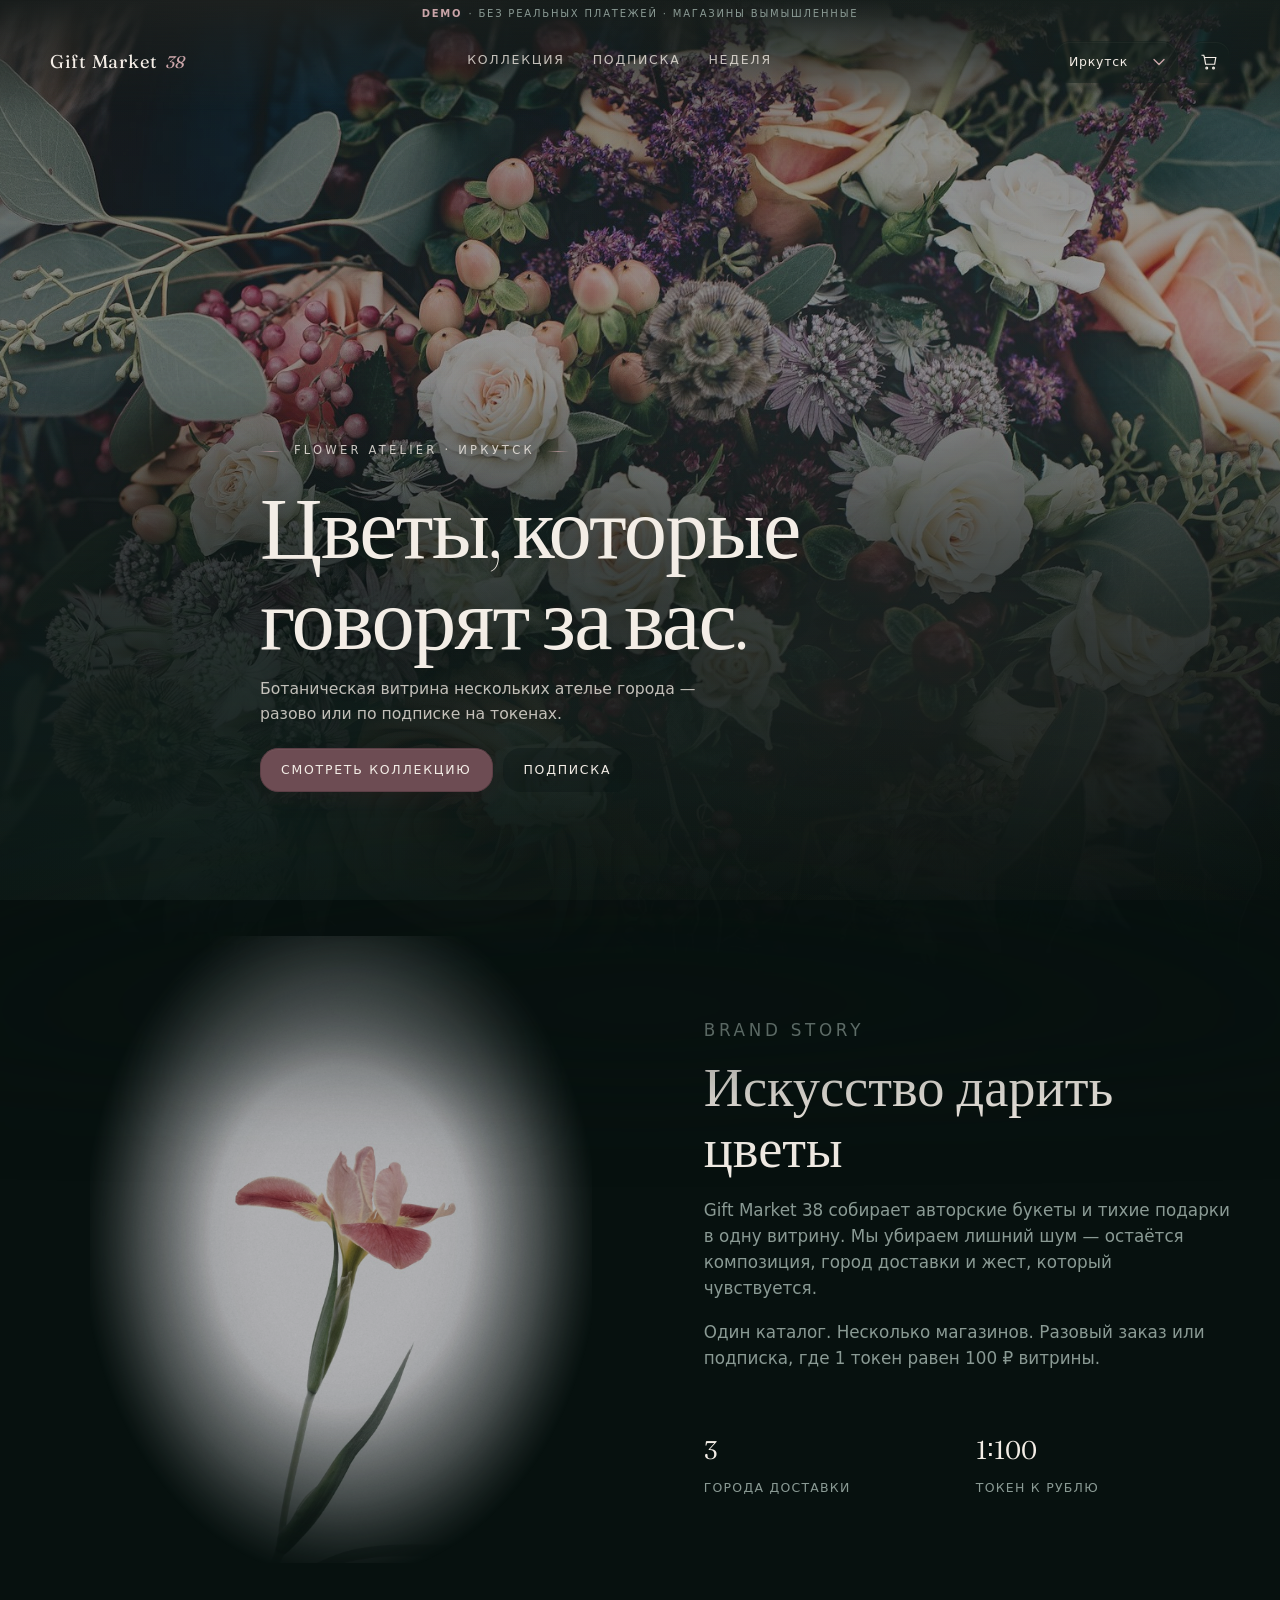
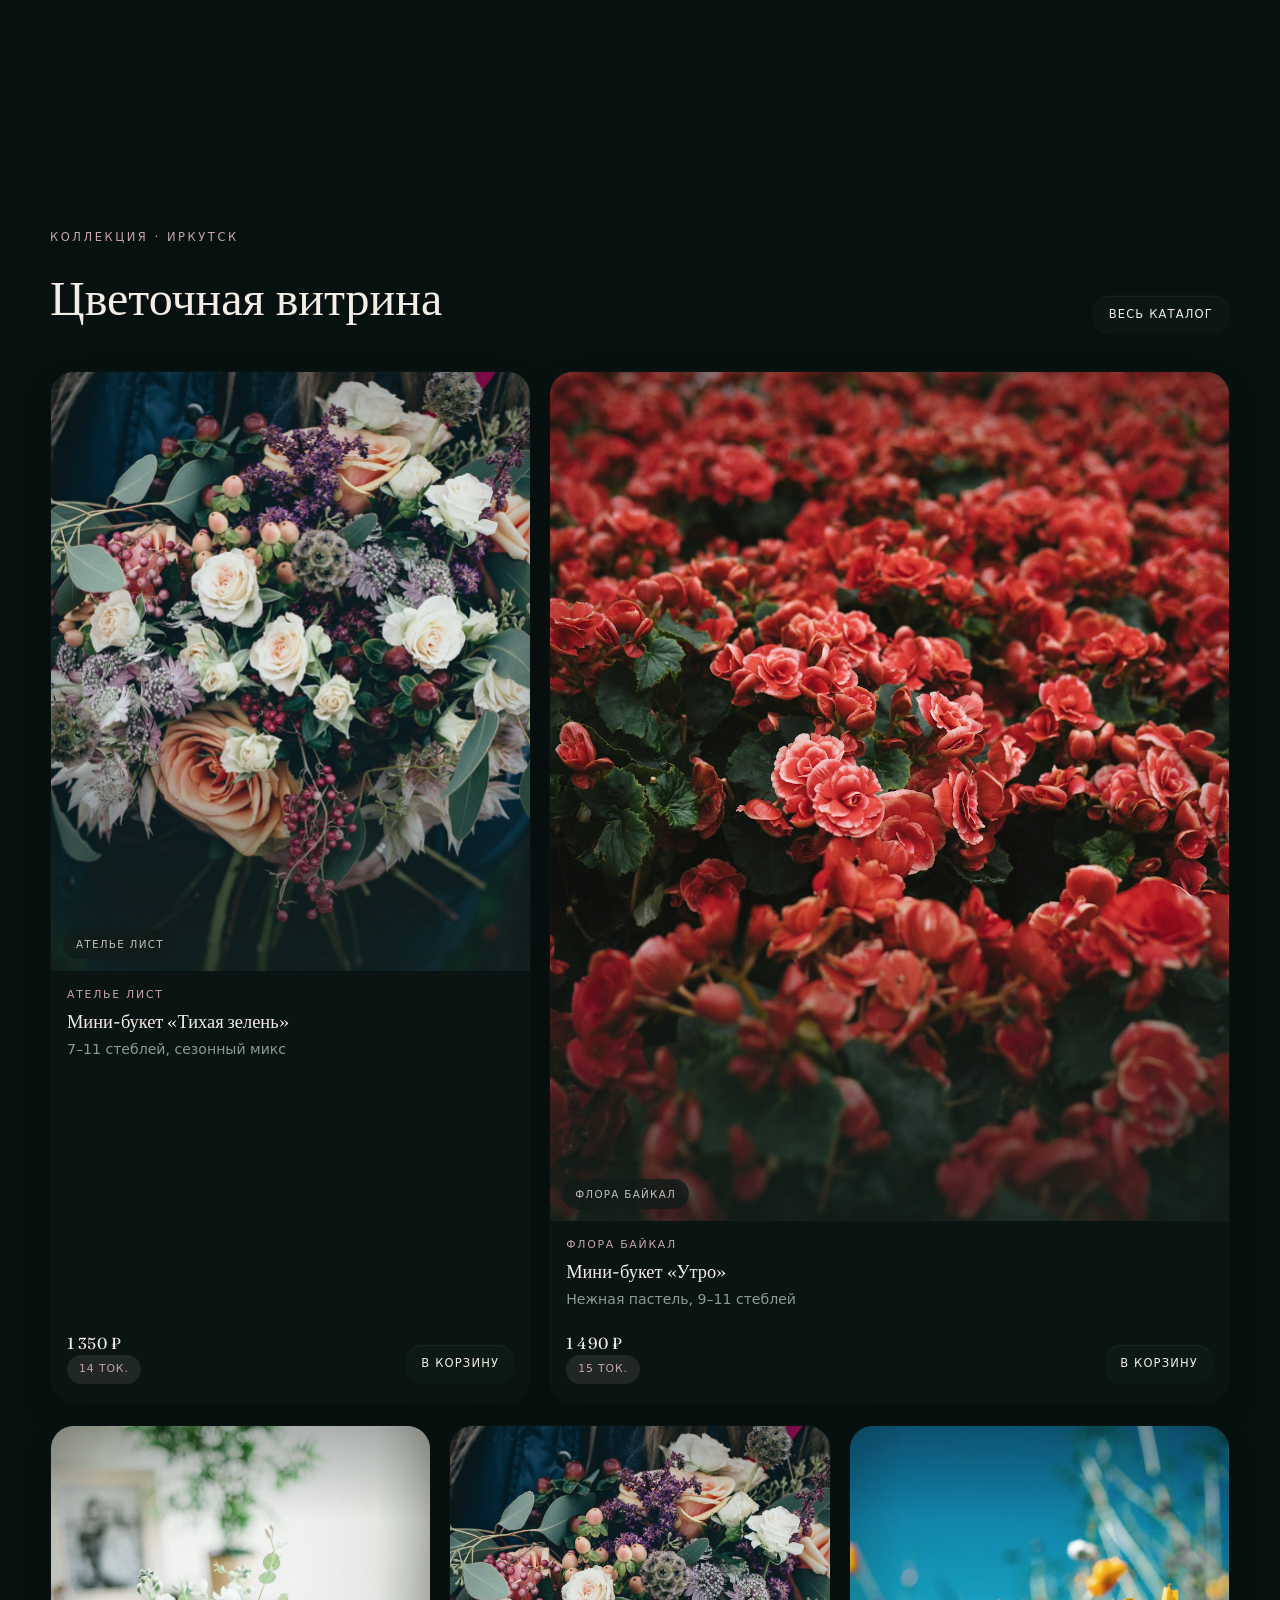
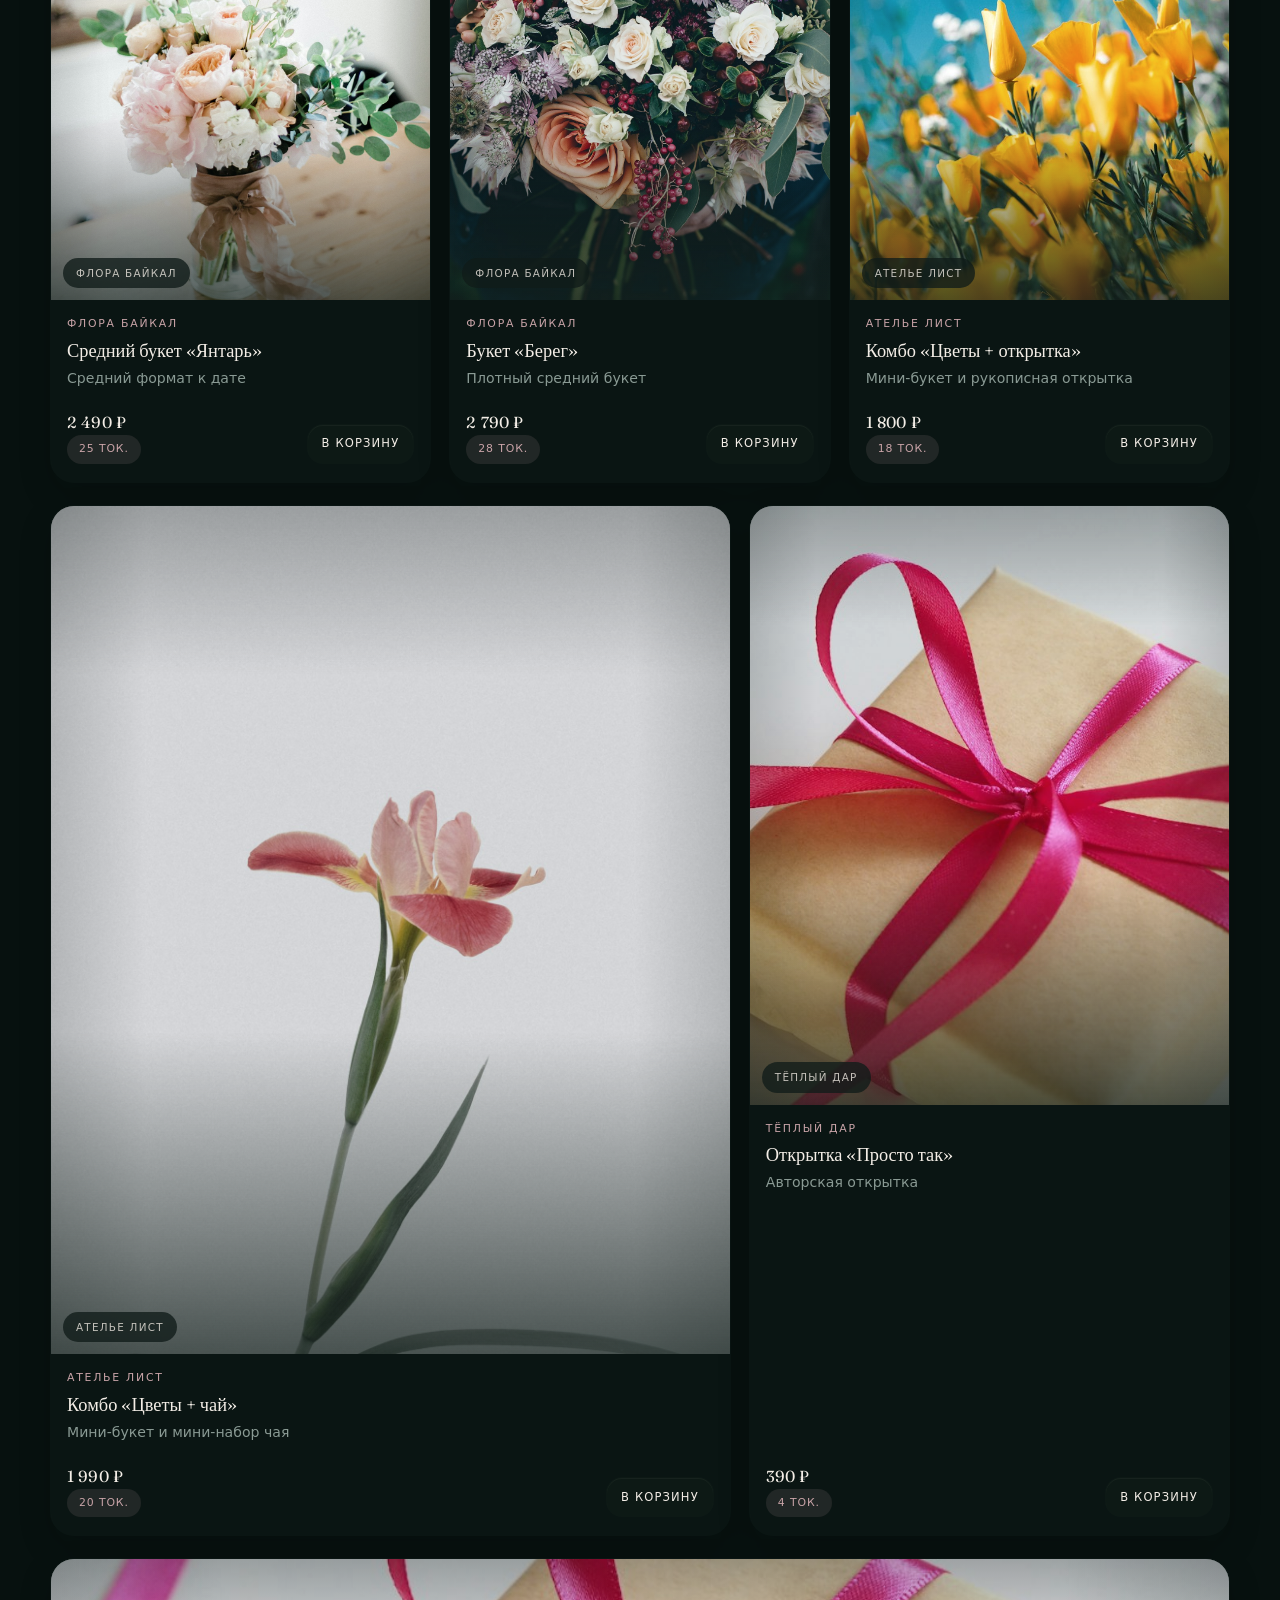
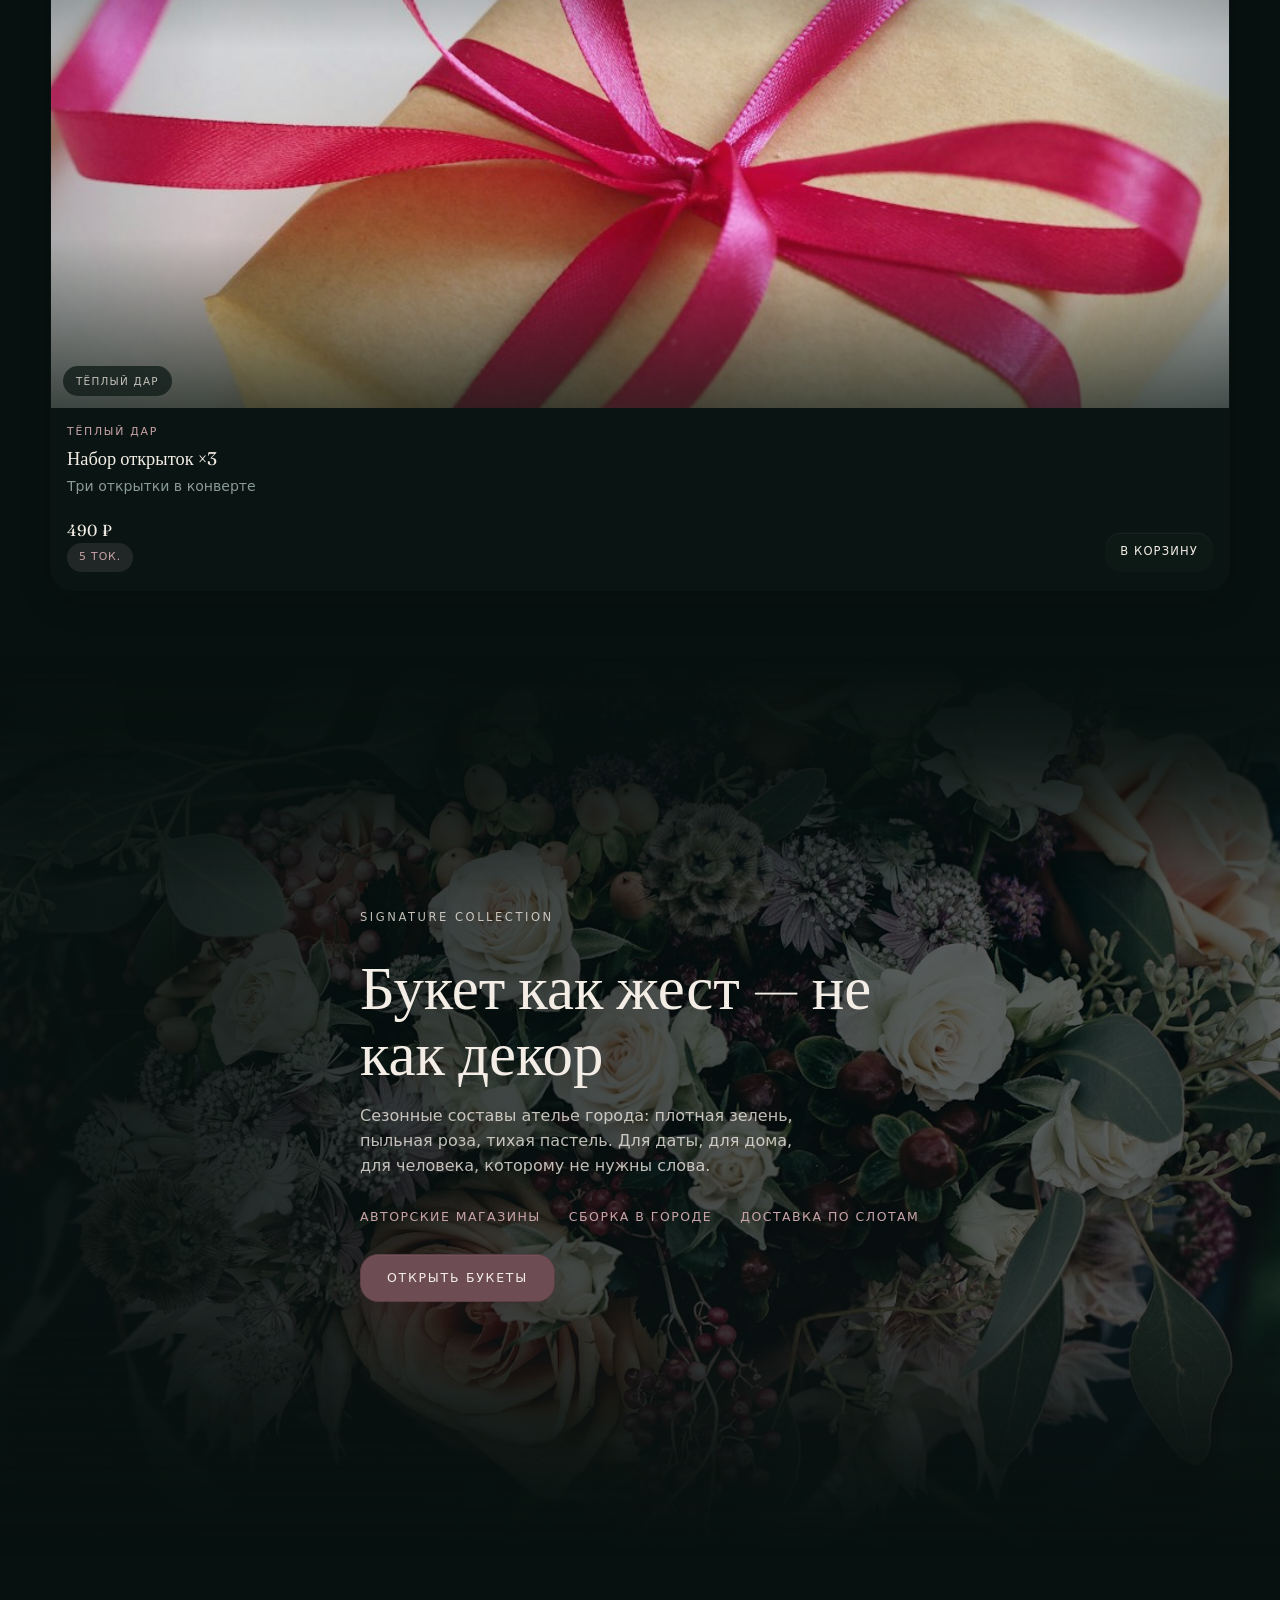
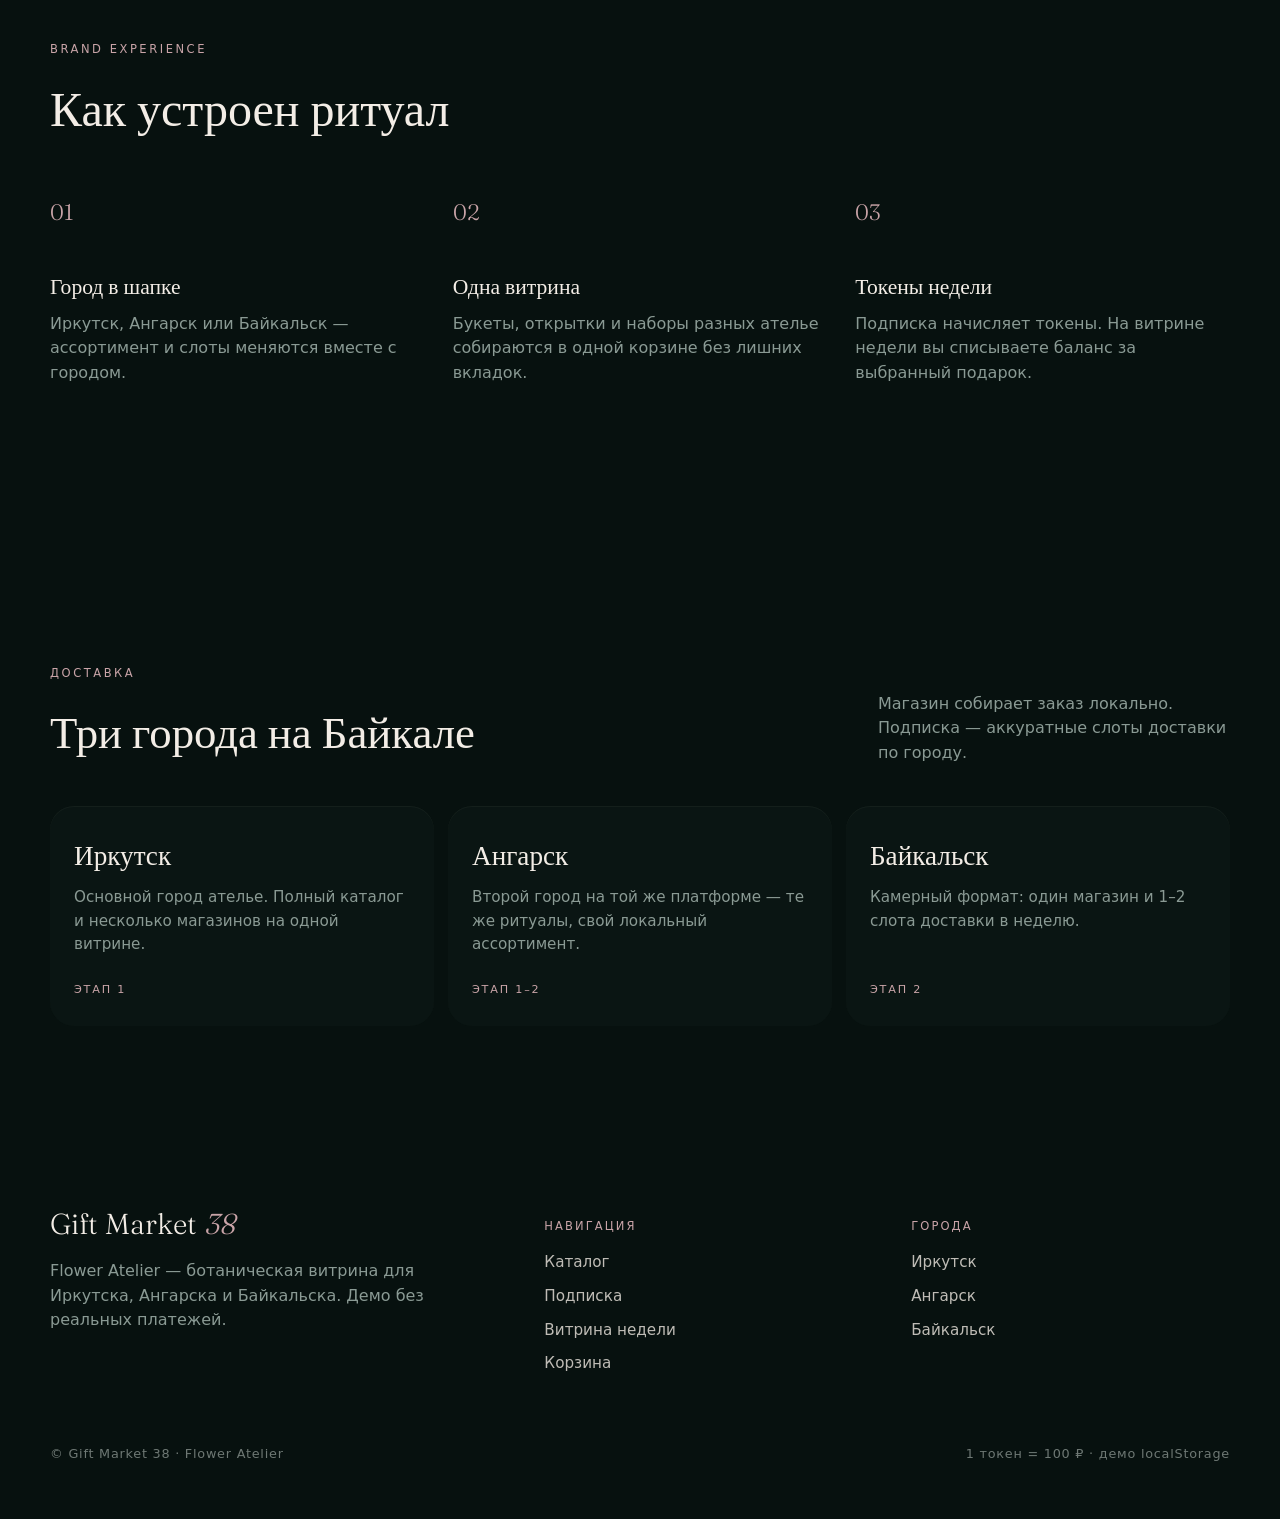
==== index.html @ 05c12cd0 "added beta site" ====
<!DOCTYPE html>
<html lang="ru">
<head>
  <meta charset="UTF-8" />
  <meta name="viewport" content="width=device-width, initial-scale=1, viewport-fit=cover" />
  <title>Gift Market 38 — Flower Atelier</title>
  <meta name="description" content="Flower Atelier в Иркутске, Ангарске и Байкальске. Авторские букеты, разовые заказы и подписка на токенах." />
  <link rel="stylesheet" href="css/styles.css" />
</head>
<body data-page="home" data-reload-on-city="true">
  <div data-chrome></div>

  <main id="top">
    <section class="atelier-hero" aria-label="Flower Atelier">
      <div class="atelier-hero__media" aria-hidden="true">
        <img src="assets/images/hero.jpg" alt="" />
        <div class="atelier-hero__grade"></div>
      </div>
      <div class="atelier-hero__frame" aria-hidden="true"></div>
      <div class="atelier-hero__content">
        <p class="atelier-hero__label">Flower Atelier · Иркутск</p>
        <h1>Цветы, которые говорят за вас.</h1>
        <p class="atelier-hero__lead">
          Ботаническая витрина нескольких ателье города — разово или по подписке на токенах.
        </p>
        <div class="atelier-hero__actions">
          <a class="btn btn--primary" href="catalog.html">Смотреть коллекцию</a>
          <a class="btn btn--ghost" href="subscription.html">Подписка</a>
        </div>
      </div>
    </section>

    <section class="story" id="story" aria-labelledby="storyTitle">
      <div class="container story__grid">
        <figure class="story__visual reveal">
          <img src="assets/images/lifestyle.jpg" alt="Атмосфера ателье — букет в мягком свете" />
        </figure>
        <div class="story__copy reveal">
          <p class="eyebrow">Brand story</p>
          <h2 id="storyTitle">Искусство дарить цветы</h2>
          <div class="story__rule" aria-hidden="true"></div>
          <p>
            Gift Market 38 собирает авторские букеты и тихие подарки в одну витрину.
            Мы убираем лишний шум — остаётся композиция, город доставки и жест, который чувствуется.
          </p>
          <p>
            Один каталог. Несколько магазинов. Разовый заказ или подписка, где 1 токен равен 100 ₽ витрины.
          </p>
          <div class="story__aside">
            <div>
              <strong>3</strong>
              <span>города доставки</span>
            </div>
            <div>
              <strong>1∶100</strong>
              <span>токен к рублю</span>
            </div>
          </div>
        </div>
      </div>
    </section>

    <section class="collection" id="shop" aria-labelledby="collectionTitle">
      <div class="container">
        <div class="collection__head reveal">
          <div>
            <p class="eyebrow">Коллекция · <span data-city-label>Иркутск</span></p>
            <h2 id="collectionTitle">Цветочная витрина</h2>
          </div>
          <a class="btn btn--secondary btn--sm" href="catalog.html">Весь каталог</a>
        </div>
        <div class="collection-grid" id="homeGrid"></div>
      </div>
    </section>

    <section class="signature" id="signature" aria-labelledby="signatureTitle">
      <div class="signature__bg" aria-hidden="true">
        <img src="assets/images/bouquet.jpg" alt="" />
      </div>
      <div class="signature__content reveal">
        <p class="eyebrow">Signature collection</p>
        <h2 id="signatureTitle">Букет как жест — не как декор</h2>
        <p>
          Сезонные составы ателье города: плотная зелень, пыльная роза, тихая пастель.
          Для даты, для дома, для человека, которому не нужны слова.
        </p>
        <div class="signature__meta">
          <span>Авторские магазины</span>
          <span>Сборка в городе</span>
          <span>Доставка по слотам</span>
        </div>
        <a class="btn btn--primary" href="catalog.html?cat=flowers">Открыть букеты</a>
      </div>
    </section>

    <section class="experience" id="experience" aria-labelledby="expTitle">
      <div class="container">
        <div class="experience__intro reveal">
          <p class="eyebrow">Brand experience</p>
          <h2 id="expTitle">Как устроен ритуал</h2>
        </div>
        <div class="experience__rail">
          <article class="experience__item reveal">
            <span class="experience__num">01</span>
            <div>
              <h3>Город в шапке</h3>
              <p>Иркутск, Ангарск или Байкальск — ассортимент и слоты меняются вместе с городом.</p>
            </div>
          </article>
          <article class="experience__item reveal">
            <span class="experience__num">02</span>
            <div>
              <h3>Одна витрина</h3>
              <p>Букеты, открытки и наборы разных ателье собираются в одной корзине без лишних вкладок.</p>
            </div>
          </article>
          <article class="experience__item reveal">
            <span class="experience__num">03</span>
            <div>
              <h3>Токены недели</h3>
              <p>Подписка начисляет токены. На витрине недели вы списываете баланс за выбранный подарок.</p>
            </div>
          </article>
        </div>
      </div>
    </section>

    <section class="cities" id="cities" aria-labelledby="citiesTitle">
      <div class="container">
        <div class="cities__head reveal">
          <div>
            <p class="eyebrow">Доставка</p>
            <h2 id="citiesTitle">Три города на Байкале</h2>
          </div>
          <p class="muted" style="max-width:22rem;margin:0">
            Магазин собирает заказ локально. Подписка — аккуратные слоты доставки по городу.
          </p>
        </div>
        <div class="cities__list">
          <article class="city-row reveal">
            <div>
              <h3>Иркутск</h3>
              <p>Основной город ателье. Полный каталог и несколько магазинов на одной витрине.</p>
            </div>
            <span class="city-row__tag">Этап 1</span>
          </article>
          <article class="city-row reveal">
            <div>
              <h3>Ангарск</h3>
              <p>Второй город на той же платформе — те же ритуалы, свой локальный ассортимент.</p>
            </div>
            <span class="city-row__tag">Этап 1–2</span>
          </article>
          <article class="city-row reveal">
            <div>
              <h3>Байкальск</h3>
              <p>Камерный формат: один магазин и 1–2 слота доставки в неделю.</p>
            </div>
            <span class="city-row__tag">Этап 2</span>
          </article>
        </div>
      </div>
    </section>
  </main>

  <footer class="site-footer">
    <div class="container">
      <div class="site-footer__grid">
        <div>
          <div class="site-footer__brand">Gift Market <em>38</em></div>
          <p>Flower Atelier — ботаническая витрина для Иркутска, Ангарска и Байкальска. Демо без реальных платежей.</p>
        </div>
        <div>
          <h4>Навигация</h4>
          <nav aria-label="Подвал">
            <a href="catalog.html">Каталог</a>
            <a href="subscription.html">Подписка</a>
            <a href="weekly.html">Витрина недели</a>
            <a href="cart.html">Корзина</a>
          </nav>
        </div>
        <div>
          <h4>Города</h4>
          <nav aria-label="Города">
            <a href="catalog.html">Иркутск</a>
            <a href="catalog.html">Ангарск</a>
            <a href="catalog.html">Байкальск</a>
          </nav>
        </div>
      </div>
      <div class="site-footer__bottom">
        <span>© Gift Market 38 · Flower Atelier</span>
        <span>1 токен = 100 ₽ · демо localStorage</span>
      </div>
    </div>
  </footer>

  <script src="js/data.js"></script>
  <script src="js/app.js"></script>
  <script src="js/ui-products.js"></script>
  <script src="js/chrome.js"></script>
  <script src="js/home.js"></script>
</body>
</html>
---- css/styles.css ----
@font-face {
  font-family: "Fraunces";
  src: url("../assets/fonts/Fraunces.ttf") format("truetype");
  font-weight: 100 900;
  font-display: swap;
}
@font-face {
  font-family: "DM Sans";
  src: url("../assets/fonts/DMSans.ttf") format("truetype");
  font-weight: 100 1000;
  font-display: swap;
}

:root {
  --bg: #07110f;
  --bg-2: transparent;
  --bg-3: rgba(22, 36, 32, 0.35);
  --surface: rgba(19, 32, 28, 0.42);
  --surface-raised: rgba(26, 43, 38, 0.55);
  --surface-input: rgba(12, 25, 22, 0.72);
  --line: transparent;
  --line-strong: rgba(243, 237, 230, 0.08);
  --ivory: #f3ede6;
  --ivory-soft: rgba(243, 237, 230, 0.78);
  --muted: #8a9a94;
  --rose: #c9a4a8;
  --rose-deep: #a67c82;
  --rose-ink: #6d4c53;
  --rose-ink-hover: #7d5960;
  --rose-soft: rgba(201, 164, 168, 0.16);
  --mauve: #b89aa0;
  --smoke: #6e7874;
  --danger: #d08986;
  --font-display: "Fraunces", "Times New Roman", Georgia, serif;
  --font-body: "DM Sans", "Segoe UI", system-ui, sans-serif;
  --container: 1180px;
  --nav-h: 68px;
  --demo-h: 28px;
  --pad: 22px;
  --ease: cubic-bezier(0.22, 1, 0.36, 1);
  --t: 0.28s var(--ease);
  --r-xs: 12px;
  --r-sm: 14px;
  --r-control: 16px;
  --r-btn: 18px;
  --r-input: 18px;
  --r-card: 24px;
  --r-block: 32px;
  --r-modal: 32px;
  --r-pill: 999px;
  --radius: var(--r-btn);
  --h-btn: 48px;
  --h-btn-sm: 40px;
  --h-input: 52px;
  --h-icon: 42px;
  --shadow-soft: 0 10px 28px rgba(4, 10, 9, 0.22);
  --shadow-card: 0 12px 32px rgba(4, 10, 9, 0.18);
  --shadow-float: 0 16px 36px rgba(4, 10, 9, 0.3);
  --inset-matte: inset 0 1px 0 rgba(243, 237, 230, 0.04);
  --focus: 0 0 0 3px rgba(201, 164, 168, 0.42);
  --photo-veil: #07110f;
  --chevron: url("data:image/svg+xml,%3Csvg xmlns='http://www.w3.org/2000/svg' width='12' height='8' viewBox='0 0 12 8'%3E%3Cpath d='M1 1.5 6 6.5 11 1.5' fill='none' stroke='%23c9a4a8' stroke-width='1.4' stroke-linecap='round' stroke-linejoin='round'/%3E%3C/svg%3E");
  color-scheme: dark;
}

*, *::before, *::after { box-sizing: border-box; }
html { scroll-behavior: smooth; }
@media (prefers-reduced-motion: reduce) {
  html { scroll-behavior: auto; }
  *, *::before, *::after {
    animation: none !important;
    transition: none !important;
    scroll-behavior: auto !important;
  }
}

html {
  background: #07110f;
}
body {
  margin: 0;
  font-family: var(--font-body);
  color: var(--ivory);
  background: transparent;
  font-size: 16px;
  line-height: 1.55;
  -webkit-font-smoothing: antialiased;
  padding-bottom: 84px;
  overflow-x: hidden;
  position: relative;
  isolation: isolate;
}
body::before {
  content: "";
  position: fixed;
  inset: 0;
  z-index: -1;
  pointer-events: none;
  background:
    radial-gradient(ellipse 90% 70% at 12% 18%, rgba(166, 124, 130, 0.16), transparent 52%),
    radial-gradient(ellipse 70% 55% at 88% 12%, rgba(184, 154, 160, 0.11), transparent 48%),
    radial-gradient(ellipse 60% 50% at 70% 78%, rgba(201, 164, 168, 0.1), transparent 55%),
    radial-gradient(ellipse 80% 60% at 20% 88%, rgba(16, 36, 32, 0.4), transparent 50%),
    linear-gradient(145deg, #07110f 0%, #0a1512 32%, #0d1916 55%, #0a1411 78%, #07110f 100%);
  background-size: 140% 140%, 130% 130%, 150% 150%, 120% 120%, 100% 100%;
  background-position: 0% 40%, 100% 0%, 60% 100%, 10% 90%, center;
  animation: atelierShimmer 28s ease-in-out infinite alternate;
  filter: saturate(0.9);
}
@keyframes atelierShimmer {
  0% {
    background-position: 0% 40%, 100% 0%, 60% 100%, 10% 90%, center;
  }
  50% {
    background-position: 30% 20%, 70% 30%, 40% 70%, 40% 60%, center;
  }
  100% {
    background-position: 18% 70%, 40% 50%, 80% 30%, 70% 20%, center;
  }
}
body.nav-open { overflow: hidden; }
img { max-width: 100%; display: block; height: auto; }
a { color: inherit; text-decoration: none; }
button, input, select, textarea {
  font: inherit;
  color: inherit;
  border-radius: var(--r-control);
}
button {
  cursor: pointer;
  appearance: none;
  -webkit-appearance: none;
  -webkit-tap-highlight-color: transparent;
}
input, select, textarea { -webkit-tap-highlight-color: transparent; }
h1, h2, h3, p { margin: 0; }
ul { margin: 0; padding: 0; list-style: none; }
::selection { background: rgba(166, 124, 130, 0.45); color: var(--ivory); }
html {
  scrollbar-width: thin;
  scrollbar-color: #4a3a3d var(--bg);
}
::-webkit-scrollbar { width: 10px; height: 10px; }
::-webkit-scrollbar-track { background: var(--bg); }
::-webkit-scrollbar-thumb {
  background: #4a3a3d;
  border-radius: var(--r-pill);
  border: 2px solid var(--bg);
}
::-webkit-scrollbar-thumb:hover { background: var(--rose-deep); }

.container {
  width: min(100% - (var(--pad) * 2), var(--container));
  margin-inline: auto;
}
.visually-hidden {
  position: absolute; width: 1px; height: 1px; padding: 0; margin: -1px;
  overflow: hidden; clip: rect(0, 0, 0, 0); border: 0;
}

/* ——— Chrome ——— */
.demo-bar {
  position: sticky; top: 0; z-index: 70;
  min-height: var(--demo-h);
  display: flex; align-items: center; justify-content: center;
  background: transparent;
  color: var(--muted);
  font-size: 10px;
  letter-spacing: 0.18em;
  text-transform: uppercase;
  border-bottom: 0;
}
.demo-bar strong { color: var(--rose); margin-right: 6px; font-weight: 600; }

.topnav {
  position: sticky; top: var(--demo-h); z-index: 60;
  height: var(--nav-h);
  background: rgba(7, 17, 15, 0.28);
  backdrop-filter: blur(14px);
  border-bottom: 0;
  transition: background 0.35s var(--ease), backdrop-filter 0.35s var(--ease);
}
.topnav.is-scrolled {
  background: rgba(7, 17, 15, 0.55);
  backdrop-filter: blur(18px);
}
body[data-page="home"] .topnav:not(.is-scrolled) {
  background: transparent;
  backdrop-filter: none;
}
.topnav__inner {
  height: 100%;
  display: flex;
  align-items: center;
  justify-content: space-between;
  gap: 16px;
}
.logo {
  font-family: var(--font-display);
  font-size: 1.15rem;
  font-weight: 400;
  letter-spacing: 0.04em;
  display: inline-flex;
  align-items: baseline;
  gap: 0.35em;
}
.logo span {
  color: var(--rose);
  font-style: italic;
  font-size: 0.92em;
}
.nav-desktop {
  display: none;
  align-items: center;
  gap: 28px;
}
.nav-desktop a {
  font-size: 0.78rem;
  letter-spacing: 0.14em;
  text-transform: uppercase;
  color: var(--ivory-soft);
  position: relative;
  padding-bottom: 4px;
  transition: color 0.25s var(--ease);
}
.nav-desktop a::after {
  content: "";
  position: absolute;
  left: 0; bottom: 0;
  width: 100%; height: 1px;
  background: var(--rose);
  transform: scaleX(0);
  transform-origin: left;
  transition: transform 0.3s var(--ease);
}
.nav-desktop a:hover,
.nav-desktop a:focus-visible { color: var(--ivory); }
.nav-desktop a:hover::after,
.nav-desktop a:focus-visible::after { transform: scaleX(1); }
.nav-desktop a:focus-visible {
  outline: none;
  border-radius: var(--r-xs);
  box-shadow: var(--focus);
}

.topnav__right {
  display: flex;
  align-items: center;
  gap: 10px;
}
.city-select {
  appearance: none;
  -webkit-appearance: none;
  height: var(--h-icon);
  background-color: rgba(19, 32, 28, 0.55);
  border: 1px solid transparent;
  color: var(--ivory);
  padding: 0 32px 0 14px;
  font-size: 0.78rem;
  letter-spacing: 0.06em;
  border-radius: var(--r-control);
  background-image: var(--chevron);
  background-position: right 12px center;
  background-size: 12px 8px;
  background-repeat: no-repeat;
  cursor: pointer;
  width: auto;
  max-width: 132px;
  box-shadow: var(--inset-matte);
  transition: border-color var(--t), background-color var(--t), box-shadow var(--t);
}
.city-select:hover { border-color: transparent; background-color: var(--surface-raised); }
.city-select:focus-visible {
  outline: none;
  border-color: var(--rose);
  box-shadow: var(--focus);
}
.city-select option,
.select option { background: #101c19; color: var(--ivory); }

.icon-btn {
  position: relative;
  width: var(--h-icon); height: var(--h-icon);
  display: inline-flex; align-items: center; justify-content: center;
  border: 1px solid transparent;
  border-radius: var(--r-sm);
  background: rgba(19, 32, 28, 0.48);
  color: var(--ivory);
  box-shadow: var(--inset-matte);
  transition: border-color var(--t), color var(--t), background var(--t), box-shadow var(--t);
}
.icon-btn:hover { border-color: transparent; color: var(--rose); background: var(--surface-raised); }
.icon-btn:focus-visible { outline: none; box-shadow: var(--focus); }
.icon-btn:active { transform: translateY(1px); }
.badge {
  position: absolute;
  top: 4px; right: 4px;
  min-width: 16px; height: 16px;
  padding: 0 4px;
  border-radius: 999px;
  background: var(--rose-deep);
  color: var(--ivory);
  font-size: 10px;
  font-weight: 600;
  display: none;
  align-items: center; justify-content: center;
  line-height: 1;
}

.nav-toggle {
  width: var(--h-icon); height: var(--h-icon);
  border: 1px solid transparent;
  border-radius: var(--r-sm);
  background: rgba(19, 32, 28, 0.48);
  box-shadow: var(--inset-matte);
  display: inline-flex; align-items: center; justify-content: center;
  cursor: pointer;
  padding: 0;
  transition: border-color var(--t), background var(--t), box-shadow var(--t);
}
.nav-toggle:hover { border-color: transparent; background: var(--surface-raised); }
.nav-toggle:focus-visible { outline: none; box-shadow: var(--focus); }
.nav-toggle:active { transform: translateY(1px); }
.nav-toggle span,
.nav-toggle span::before,
.nav-toggle span::after {
  display: block;
  width: 16px; height: 1px;
  background: var(--ivory);
  position: relative;
  transition: transform 0.25s var(--ease), opacity 0.25s;
}
.nav-toggle span::before,
.nav-toggle span::after {
  content: "";
  position: absolute;
  left: 0;
}
.nav-toggle span::before { top: -5px; }
.nav-toggle span::after { top: 5px; }
body.nav-open .nav-toggle span { background: transparent; }
body.nav-open .nav-toggle span::before { top: 0; transform: rotate(45deg); }
body.nav-open .nav-toggle span::after { top: 0; transform: rotate(-45deg); }

.nav-panel {
  position: fixed;
  inset: calc(var(--demo-h) + var(--nav-h)) 0 0 0;
  z-index: 55;
  background: rgba(7, 17, 15, 0.94);
  backdrop-filter: blur(20px);
  padding: 28px var(--pad) 40px;
  display: flex;
  flex-direction: column;
  gap: 8px;
  opacity: 0;
  pointer-events: none;
  transform: translateY(-8px);
  transition: opacity 0.3s var(--ease), transform 0.3s var(--ease);
  border-top: 0;
}
.nav-panel.is-open {
  opacity: 1;
  pointer-events: auto;
  transform: none;
}
.nav-panel a {
  font-family: var(--font-display);
  font-size: clamp(1.6rem, 5vw, 2.2rem);
  font-weight: 300;
  letter-spacing: 0.02em;
  border-bottom: 0;
  border-radius: var(--r-control);
  padding: 12px 14px;
  transition: color var(--t), background var(--t);
}
.nav-panel a:hover,
.nav-panel a:focus-visible {
  color: var(--rose);
  background: rgba(201, 164, 168, 0.08);
  outline: none;
}
.nav-panel .muted { font-size: 0.85rem; color: var(--muted); border: 0; padding: 0; font-family: var(--font-body); }

.bottom-nav {
  position: fixed;
  left: 0; right: 0; bottom: 0;
  z-index: 50;
  display: grid;
  grid-template-columns: repeat(4, 1fr);
  background: rgba(10, 20, 18, 0.88);
  backdrop-filter: blur(16px);
  border-top: 0;
  padding: 8px 6px calc(8px + env(safe-area-inset-bottom));
  box-shadow: 0 -8px 24px rgba(4, 10, 9, 0.22);
}
.bottom-nav a {
  display: flex;
  flex-direction: column;
  align-items: center;
  gap: 4px;
  font-size: 10px;
  letter-spacing: 0.08em;
  text-transform: uppercase;
  color: var(--muted);
  padding: 6px 4px;
  border-radius: var(--r-sm);
  transition: color var(--t), background var(--t);
}
.bottom-nav a svg { width: 20px; height: 20px; }
.bottom-nav a.is-active,
.bottom-nav a:hover { color: var(--rose); background: rgba(201, 164, 168, 0.1); }
.bottom-nav a:focus-visible { outline: none; box-shadow: var(--focus); }

@media (min-width: 900px) {
  body { padding-bottom: 0; }
  .nav-desktop { display: flex; }
  .nav-toggle, .bottom-nav, .nav-panel { display: none; }
}

/* ——— Buttons & fields ——— */
.btn {
  display: inline-flex;
  align-items: center;
  justify-content: center;
  gap: 8px;
  min-height: var(--h-btn);
  padding: 0 26px;
  border: 1px solid transparent;
  border-radius: var(--r-btn);
  background: transparent;
  color: var(--ivory);
  font-size: 0.78rem;
  letter-spacing: 0.14em;
  text-transform: uppercase;
  cursor: pointer;
  text-align: center;
  box-shadow: var(--inset-matte);
  transition: background var(--t), color var(--t), border-color var(--t), box-shadow var(--t), transform var(--t);
}
.btn:hover { transform: translateY(-1px); }
.btn:active { transform: translateY(1px); }
.btn:focus-visible { outline: none; box-shadow: var(--inset-matte), var(--focus); }
.btn:disabled,
.btn:disabled:hover,
.btn:disabled:active {
  opacity: 0.42;
  cursor: not-allowed;
  transform: none;
  box-shadow: none;
  filter: saturate(0.75);
}
.btn--primary,
.btn--sand,
.btn--ink {
  background: var(--rose-ink);
  border-color: #5c3f46;
  color: var(--ivory);
  box-shadow: var(--inset-matte), 0 8px 18px rgba(60, 32, 38, 0.22);
}
.btn--primary:hover,
.btn--sand:hover,
.btn--ink:hover {
  background: var(--rose-ink-hover);
  border-color: var(--rose-deep);
  color: var(--ivory);
}
.btn--primary:active,
.btn--sand:active,
.btn--ink:active {
  background: #5c4046;
  box-shadow: inset 0 2px 6px rgba(28, 12, 16, 0.35);
}
.btn--secondary,
.btn--ghost-light {
  border-color: transparent;
  color: var(--ivory);
  background: var(--surface);
}
.btn--secondary:hover,
.btn--ghost-light:hover {
  border-color: transparent;
  color: var(--rose);
  background: var(--surface-raised);
}
.btn--ghost,
.btn--tertiary {
  border-color: transparent;
  color: var(--ivory);
  background: rgba(7, 17, 15, 0.28);
  box-shadow: none;
}
.btn--ghost:hover,
.btn--tertiary:hover {
  background: rgba(243, 237, 230, 0.1);
  border-color: transparent;
  color: var(--ivory);
}
.btn--block { width: 100%; }
.btn--sm {
  min-height: var(--h-btn-sm);
  padding: 0 16px;
  font-size: 0.72rem;
  border-radius: var(--r-control);
  letter-spacing: 0.1em;
}

.eyebrow {
  font-size: 0.72rem;
  letter-spacing: 0.22em;
  text-transform: uppercase;
  color: var(--rose);
  margin-bottom: 14px;
}
.display {
  font-family: var(--font-display);
  font-weight: 350;
  line-height: 1.15;
  letter-spacing: -0.01em;
}
.display--lg { font-size: clamp(2rem, 5vw, 3.4rem); }
.display--md { font-size: clamp(1.4rem, 3vw, 2rem); }
.lead {
  color: var(--muted);
  max-width: 38rem;
  margin-top: 14px;
  font-size: 1.02rem;
}
.muted { color: var(--muted); }
.price {
  font-family: var(--font-display);
  font-weight: 400;
  letter-spacing: 0.01em;
}
.token-pill {
  display: inline-flex;
  align-items: center;
  padding: 5px 11px;
  border: 1px solid transparent;
  border-radius: var(--r-pill);
  background: rgba(201, 164, 168, 0.12);
  color: var(--rose);
  font-size: 0.68rem;
  letter-spacing: 0.08em;
  text-transform: uppercase;
}
.link-champagne {
  color: var(--rose);
  text-decoration: underline;
  text-underline-offset: 4px;
  text-decoration-thickness: 1px;
  border-radius: 4px;
  transition: color var(--t);
}
.link-champagne:hover { color: var(--ivory); }
.link-champagne:focus-visible { outline: none; box-shadow: var(--focus); }

.field-label {
  display: block;
  font-size: 0.72rem;
  letter-spacing: 0.16em;
  text-transform: uppercase;
  color: var(--muted);
  margin-bottom: 8px;
}
.field, .select,
input[type="text"],
input[type="email"],
input[type="tel"],
input[type="search"],
input[type="number"],
input[type="password"],
textarea {
  width: 100%;
  min-height: var(--h-input);
  background: var(--surface-input);
  border: 1px solid transparent;
  color: var(--ivory);
  padding: 14px 16px;
  border-radius: var(--r-input);
  outline: none;
  box-shadow: var(--inset-matte);
  transition: border-color var(--t), box-shadow var(--t), background var(--t);
}
.field::placeholder,
textarea::placeholder,
input::placeholder {
  color: var(--smoke);
  opacity: 1;
}
.field:hover, .select:hover,
input[type="text"]:hover,
input[type="email"]:hover,
input[type="tel"]:hover,
input[type="search"]:hover,
textarea:hover { border-color: rgba(201, 164, 168, 0.55); }
.field:focus, .select:focus,
input[type="text"]:focus,
input[type="email"]:focus,
input[type="tel"]:focus,
input[type="search"]:focus,
input[type="number"]:focus,
textarea:focus {
  border-color: var(--rose);
  box-shadow: var(--focus);
}
.field:user-invalid, .select:user-invalid, textarea.field:user-invalid {
  border-color: var(--danger);
}
textarea.field, textarea {
  min-height: 120px;
  resize: vertical;
  line-height: 1.5;
}
.select, select.field, select.select {
  appearance: none;
  -webkit-appearance: none;
  padding-right: 42px;
  background-image: var(--chevron);
  background-repeat: no-repeat;
  background-position: right 16px center;
  background-size: 12px 8px;
  cursor: pointer;
}
.field:-webkit-autofill,
.select:-webkit-autofill {
  -webkit-text-fill-color: var(--ivory);
  caret-color: var(--ivory);
  box-shadow: 0 0 0 1000px var(--surface-input) inset, var(--focus);
  transition: background-color 9999s ease-out;
}
input[type="search"]::-webkit-search-decoration,
input[type="search"]::-webkit-search-cancel-button { -webkit-appearance: none; appearance: none; }
input[type="number"]::-webkit-outer-spin-button,
input[type="number"]::-webkit-inner-spin-button { -webkit-appearance: none; margin: 0; }

input[type="checkbox"],
input[type="radio"] {
  appearance: none;
  -webkit-appearance: none;
  width: 20px;
  height: 20px;
  min-height: 20px;
  margin: 0;
  flex: 0 0 20px;
  border: 1px solid rgba(243, 237, 230, 0.14);
  background: var(--surface-input);
  border-radius: 6px;
  display: inline-grid;
  place-content: center;
  cursor: pointer;
  box-shadow: var(--inset-matte);
  vertical-align: middle;
  transition: border-color var(--t), background var(--t), box-shadow var(--t);
}
input[type="radio"] { border-radius: var(--r-pill); }
input[type="checkbox"]:hover,
input[type="radio"]:hover { border-color: rgba(201, 164, 168, 0.55); }
input[type="checkbox"]:focus-visible,
input[type="radio"]:focus-visible { outline: none; box-shadow: var(--focus); }
input[type="checkbox"]:checked,
input[type="radio"]:checked {
  background: var(--rose-ink);
  border-color: var(--rose);
}
input[type="checkbox"]:checked::after {
  content: "";
  width: 10px;
  height: 6px;
  border-left: 1.5px solid var(--ivory);
  border-bottom: 1.5px solid var(--ivory);
  transform: rotate(-45deg) translate(0, -1px);
}
input[type="radio"]:checked::after {
  content: "";
  width: 8px;
  height: 8px;
  border-radius: var(--r-pill);
  background: var(--ivory);
}
input[type="checkbox"]:disabled,
input[type="radio"]:disabled { opacity: 0.4; cursor: not-allowed; }

.stack { display: flex; flex-direction: column; gap: 18px; }
.row { display: flex; align-items: center; justify-content: space-between; gap: 12px; }

.panel {
  background: rgba(19, 32, 28, 0.38);
  border: 1px solid transparent;
  border-radius: var(--r-block);
  padding: 24px;
  box-shadow: var(--shadow-soft), var(--inset-matte);
}
.panel--note { margin-top: 28px; }
.summary {
  background: rgba(19, 32, 28, 0.42);
  border: 1px solid transparent;
  border-radius: var(--r-block);
  padding: 24px;
  box-shadow: var(--shadow-soft), var(--inset-matte);
}
.empty {
  padding: 48px 24px;
  text-align: center;
  color: var(--muted);
  border: 1px solid transparent;
  border-radius: var(--r-block);
  background: rgba(16, 28, 25, 0.32);
}
.checkout-grid aside .row {
  padding-bottom: 10px;
  border-bottom: 0;
}
.checkout-grid aside .row:last-of-type {
  border-bottom: 0;
  padding-bottom: 0;
}

.toast {
  position: fixed;
  left: 50%;
  bottom: 96px;
  transform: translateX(-50%) translateY(12px);
  z-index: 100;
  background: rgba(26, 43, 38, 0.92);
  border: 1px solid transparent;
  border-radius: var(--r-btn);
  color: var(--ivory);
  padding: 14px 22px;
  font-size: 0.85rem;
  letter-spacing: 0.04em;
  opacity: 0;
  pointer-events: none;
  box-shadow: var(--shadow-float);
  transition: opacity 0.3s var(--ease), transform 0.3s var(--ease);
  max-width: min(90vw, 380px);
  text-align: center;
}
.toast.is-on {
  opacity: 1;
  transform: translateX(-50%) translateY(0);
}
@media (min-width: 900px) {
  .toast { bottom: 32px; }
}

.reveal {
  opacity: 0;
  transform: translateY(24px);
  transition: opacity 0.7s var(--ease), transform 0.7s var(--ease);
}
.reveal.is-in,
.reveal.is-visible { opacity: 1; transform: none; }

/* ——— HOME: Hero ——— */
.atelier-hero {
  position: relative;
  min-height: calc(100svh - var(--demo-h) - var(--nav-h));
  display: grid;
  align-items: end;
  overflow: visible;
  color: var(--ivory);
  margin-bottom: clamp(-120px, -16vh, -64px);
}
@media (min-width: 900px) {
  .atelier-hero {
    min-height: min(calc(100svh - var(--demo-h) - var(--nav-h)), 900px);
  }
}
.atelier-hero__media {
  position: absolute;
  inset: calc(-1 * (var(--demo-h) + var(--nav-h))) 0 -28% 0;
  z-index: 0;
  overflow: visible;
  pointer-events: none;
  -webkit-mask-image: linear-gradient(
    to bottom,
    transparent 0%,
    rgba(0, 0, 0, 0.4) 3%,
    #000 10%,
    #000 34%,
    rgba(0, 0, 0, 0.55) 48%,
    rgba(0, 0, 0, 0.22) 62%,
    rgba(0, 0, 0, 0.06) 74%,
    transparent 88%
  );
  mask-image: linear-gradient(
    to bottom,
    transparent 0%,
    rgba(0, 0, 0, 0.4) 3%,
    #000 10%,
    #000 34%,
    rgba(0, 0, 0, 0.55) 48%,
    rgba(0, 0, 0, 0.22) 62%,
    rgba(0, 0, 0, 0.06) 74%,
    transparent 88%
  );
}
.atelier-hero__media img {
  width: 100%;
  height: 100%;
  object-fit: cover;
  object-position: center 28%;
  filter: saturate(0.78) contrast(0.95) brightness(0.72);
  transform: scale(1.05);
  animation: heroDrift 28s ease-in-out infinite alternate;
}
.atelier-hero__grade {
  position: absolute;
  inset: 0;
  z-index: 1;
  background:
    linear-gradient(
      180deg,
      rgba(7, 17, 15, 0.45) 0%,
      rgba(7, 17, 15, 0.14) 12%,
      rgba(7, 17, 15, 0.06) 28%,
      rgba(7, 17, 15, 0.2) 42%,
      rgba(7, 17, 15, 0.38) 55%,
      rgba(7, 17, 15, 0.2) 70%,
      transparent 100%
    ),
    linear-gradient(90deg, rgba(90, 55, 65, 0.16), transparent 55%),
    radial-gradient(ellipse at 70% 35%, rgba(201, 164, 168, 0.12), transparent 55%);
  mix-blend-mode: normal;
}
.atelier-hero::after {
  content: "";
  position: absolute;
  left: -8%;
  right: -8%;
  bottom: -22%;
  height: 58%;
  z-index: 1;
  pointer-events: none;
  background: radial-gradient(
    ellipse 95% 85% at 50% 100%,
    rgba(7, 17, 15, 0.55) 0%,
    rgba(7, 17, 15, 0.28) 40%,
    transparent 72%
  );
  filter: blur(48px);
}
.atelier-hero__frame {
  display: none;
}
.atelier-hero__content {
  position: relative;
  z-index: 2;
  width: min(100% - (var(--pad) * 2), var(--container));
  margin: 0 auto;
  padding: 0 0 calc(88px + env(safe-area-inset-bottom, 0px));
  max-width: 760px;
}
@media (min-width: 900px) {
  .atelier-hero__content {
    padding-bottom: clamp(80px, 12vh, 130px);
  }
}
.atelier-hero__label {
  display: inline-flex;
  align-items: center;
  gap: 12px;
  font-size: 0.72rem;
  letter-spacing: 0.28em;
  text-transform: uppercase;
  color: rgba(243, 237, 230, 0.82);
  margin-bottom: 22px;
}
.atelier-hero__label::before,
.atelier-hero__label::after {
  content: "";
  width: 22px;
  height: 1px;
  background: linear-gradient(90deg, transparent, var(--rose), transparent);
  opacity: 0.7;
}
.atelier-hero h1 {
  font-family: var(--font-display);
  font-weight: 300;
  font-size: clamp(2.15rem, 7.2vw, 5.4rem);
  line-height: 1.05;
  letter-spacing: -0.02em;
  text-wrap: balance;
  text-shadow: 0 12px 40px rgba(0, 0, 0, 0.35);
}
.atelier-hero__lead {
  margin-top: 14px;
  max-width: 28rem;
  color: rgba(243, 237, 230, 0.78);
  font-size: 0.98rem;
}
.atelier-hero__actions {
  display: flex;
  flex-wrap: wrap;
  gap: 10px;
  margin-top: 22px;
}
.atelier-hero__actions .btn {
  min-height: 44px;
  padding: 0 20px;
}
@keyframes heroDrift {
  from { transform: scale(1.04) translate3d(0, 0, 0); }
  to { transform: scale(1.08) translate3d(-1.2%, -1%, 0); }
}

/* ——— Brand story ——— */
.story {
  padding: clamp(72px, 12vw, 140px) 0;
  background: transparent;
  position: relative;
}
.story__grid {
  display: grid;
  gap: 40px;
  align-items: end;
}
@media (min-width: 900px) {
  .story__grid {
    grid-template-columns: 1.05fr 0.95fr;
    gap: 72px;
    align-items: center;
  }
}
.story__visual {
  position: relative;
  aspect-ratio: 4 / 5;
  overflow: visible;
  border-radius: 0;
  box-shadow: none;
  -webkit-mask-image: radial-gradient(ellipse 68% 72% at 50% 48%, #000 0%, #000 38%, rgba(0, 0, 0, 0.55) 58%, transparent 76%);
  mask-image: radial-gradient(ellipse 68% 72% at 50% 48%, #000 0%, #000 38%, rgba(0, 0, 0, 0.55) 58%, transparent 76%);
}
.story__visual img {
  width: 100%;
  height: 100%;
  object-fit: cover;
  filter: saturate(0.7) contrast(1.02) brightness(0.82);
}
.story__visual::after {
  content: "";
  position: absolute;
  inset: -12%;
  background: radial-gradient(ellipse 62% 66% at 50% 48%, transparent 30%, rgba(7, 17, 15, 0.4) 58%, rgba(7, 17, 15, 0.85) 78%, transparent 92%);
  pointer-events: none;
  filter: blur(22px);
}
.story__rule {
  display: none;
}
.story__copy h2 {
  font-family: var(--font-display);
  font-weight: 300;
  font-size: clamp(2rem, 4.5vw, 3.4rem);
  line-height: 1.12;
}
.story__copy p {
  color: var(--muted);
  margin-top: 18px;
  max-width: 34rem;
  font-size: 1.05rem;
}
.story__aside {
  margin-top: 36px;
  padding-top: 24px;
  border-top: 0;
  display: grid;
  grid-template-columns: 1fr 1fr;
  gap: 18px;
}
.story__aside strong {
  display: block;
  font-family: var(--font-display);
  font-size: 1.6rem;
  font-weight: 350;
  color: var(--ivory);
  margin-bottom: 4px;
}
.story__aside span {
  font-size: 0.78rem;
  letter-spacing: 0.1em;
  text-transform: uppercase;
  color: var(--muted);
}

/* ——— Collection ——— */
.collection {
  padding: clamp(56px, 9vw, 110px) 0;
  background: transparent;
  border-block: 0;
}
.collection__head {
  display: flex;
  flex-wrap: wrap;
  align-items: end;
  justify-content: space-between;
  gap: 20px;
  margin-bottom: 36px;
}
.collection__head h2 {
  font-family: var(--font-display);
  font-weight: 300;
  font-size: clamp(1.9rem, 4vw, 3rem);
}
.collection-grid {
  display: grid;
  grid-template-columns: 1fr 1fr;
  gap: 14px 12px;
}
@media (min-width: 760px) {
  .collection-grid {
    grid-template-columns: repeat(12, 1fr);
    gap: 22px 18px;
  }
  .collection-grid .product-card:nth-child(1) { grid-column: span 5; }
  .collection-grid .product-card:nth-child(2) { grid-column: span 7; }
  .collection-grid .product-card:nth-child(3) { grid-column: span 4; }
  .collection-grid .product-card:nth-child(4) { grid-column: span 4; }
  .collection-grid .product-card:nth-child(5) { grid-column: span 4; }
  .collection-grid .product-card:nth-child(6) { grid-column: span 7; }
  .collection-grid .product-card:nth-child(7) { grid-column: span 5; }
  .collection-grid .product-card:nth-child(8) { grid-column: span 12; }
  .collection-grid .product-card:nth-child(8) .product-card__img { aspect-ratio: 21 / 8; }
}

/* ——— Signature ——— */
.signature {
  position: relative;
  min-height: min(78vh, 720px);
  display: grid;
  align-items: center;
  overflow: visible;
  margin-block: clamp(32px, 6vh, 72px);
  isolation: isolate;
}
.signature__bg {
  position: absolute;
  inset: -14% 0;
  z-index: 0;
  pointer-events: none;
  -webkit-mask-image: linear-gradient(
    to bottom,
    transparent 0%,
    rgba(0, 0, 0, 0.25) 10%,
    #000 26%,
    #000 74%,
    rgba(0, 0, 0, 0.25) 90%,
    transparent 100%
  );
  mask-image: linear-gradient(
    to bottom,
    transparent 0%,
    rgba(0, 0, 0, 0.25) 10%,
    #000 26%,
    #000 74%,
    rgba(0, 0, 0, 0.25) 90%,
    transparent 100%
  );
}
.signature__bg img {
  width: 100%;
  height: 100%;
  object-fit: cover;
  filter: saturate(0.65) brightness(0.55) contrast(1.05);
}
.signature__bg::before {
  content: "";
  position: absolute;
  inset: -6% 0;
  z-index: 1;
  pointer-events: none;
  background:
    linear-gradient(180deg, rgba(7, 17, 15, 0.55) 0%, transparent 28%, transparent 72%, rgba(7, 17, 15, 0.55) 100%),
    linear-gradient(90deg, rgba(7, 17, 15, 0.5) 0%, transparent 30%, transparent 78%, rgba(7, 17, 15, 0.22) 100%);
  filter: blur(26px);
  opacity: 0.95;
}
.signature__bg::after {
  content: "";
  position: absolute;
  inset: 0;
  z-index: 2;
  background:
    linear-gradient(90deg, rgba(7, 17, 15, 0.82) 0%, rgba(7, 17, 15, 0.45) 48%, rgba(7, 17, 15, 0.18) 100%),
    linear-gradient(180deg, rgba(7, 17, 15, 0.35) 0%, transparent 28%, transparent 72%, rgba(7, 17, 15, 0.35) 100%),
    linear-gradient(0deg, rgba(90, 55, 65, 0.18), transparent 50%);
}
.signature__content {
  position: relative;
  z-index: 3;
  width: min(100% - (var(--pad) * 2), var(--container));
  margin: 0 auto;
  max-width: 560px;
  padding: 100px 0;
}
.signature__content h2 {
  font-family: var(--font-display);
  font-weight: 300;
  font-size: clamp(2.2rem, 5vw, 3.8rem);
  line-height: 1.08;
  margin: 12px 0 18px;
}
.signature__content p {
  color: var(--ivory-soft);
  max-width: 28rem;
  margin-bottom: 28px;
}
.signature__meta {
  display: flex;
  flex-wrap: wrap;
  gap: 18px 28px;
  margin-bottom: 28px;
  font-size: 0.78rem;
  letter-spacing: 0.12em;
  text-transform: uppercase;
  color: var(--rose);
}

/* ——— Experience ——— */
.experience {
  padding: clamp(72px, 11vw, 130px) 0;
  background: transparent;
}
.experience__intro {
  max-width: 640px;
  margin-bottom: 48px;
}
.experience__intro h2 {
  font-family: var(--font-display);
  font-weight: 300;
  font-size: clamp(1.9rem, 4vw, 3rem);
  margin-top: 8px;
}
.experience__rail {
  display: grid;
  gap: 0;
  border-top: 0;
}
.experience__item {
  display: grid;
  gap: 12px;
  padding: 28px 0;
  border-bottom: 0;
  grid-template-columns: 64px 1fr;
  align-items: start;
  transition: background 0.35s var(--ease);
}
.experience__item:hover { background: rgba(201, 164, 168, 0.04); }
.experience__num {
  font-family: var(--font-display);
  font-size: 1.4rem;
  color: var(--rose);
  font-weight: 300;
}
.experience__item h3 {
  font-family: var(--font-display);
  font-weight: 400;
  font-size: 1.35rem;
  margin-bottom: 8px;
}
.experience__item p {
  color: var(--muted);
  max-width: 36rem;
}
@media (min-width: 900px) {
  .experience__rail {
    grid-template-columns: repeat(3, 1fr);
    border-top: 0;
    gap: 28px;
  }
  .experience__item {
    grid-template-columns: 1fr;
    padding: 0;
    border-bottom: 0;
    border-right: 0;
    min-height: 220px;
  }
  .experience__item:last-child {
    border-right: 0;
    padding-right: 0;
  }
  .experience__item:first-child { padding-left: 0; }
}

/* ——— Cities ——— */
.cities {
  padding: clamp(64px, 10vw, 120px) 0;
  background: transparent;
  border-top: 0;
}
.cities__head {
  display: flex;
  flex-wrap: wrap;
  justify-content: space-between;
  gap: 20px;
  margin-bottom: 40px;
  align-items: end;
}
.cities__head h2 {
  font-family: var(--font-display);
  font-weight: 300;
  font-size: clamp(1.8rem, 3.5vw, 2.8rem);
}
.cities__list {
  display: grid;
  gap: 14px;
  background: transparent;
  border: 0;
  border-radius: 28px;
  overflow: visible;
}
@media (min-width: 800px) {
  .cities__list { grid-template-columns: repeat(3, 1fr); }
}
.city-row {
  background: rgba(19, 32, 28, 0.32);
  border-radius: 24px;
  padding: 28px 24px;
  min-height: 180px;
  display: flex;
  flex-direction: column;
  justify-content: space-between;
  transition: background 0.35s var(--ease);
  box-shadow: var(--inset-matte);
}
.city-row:hover { background: rgba(22, 36, 32, 0.48); }
.city-row h3 {
  font-family: var(--font-display);
  font-weight: 350;
  font-size: 1.7rem;
  margin-bottom: 10px;
}
.city-row p { color: var(--muted); font-size: 0.95rem; }
.city-row__tag {
  margin-top: 24px;
  font-size: 0.7rem;
  letter-spacing: 0.16em;
  text-transform: uppercase;
  color: var(--rose);
}

/* ——— Footer ——— */
.site-footer,
.footer {
  background: transparent;
  border-top: 0;
  padding: 56px 0 110px;
}
@media (min-width: 900px) {
  .site-footer,
  .footer { padding-bottom: 56px; }
}
.site-footer__grid {
  display: grid;
  gap: 36px;
}
@media (min-width: 800px) {
  .site-footer__grid {
    grid-template-columns: 1.4fr 1fr 1fr;
    gap: 48px;
  }
}
.site-footer__brand {
  font-family: var(--font-display);
  font-size: 1.8rem;
  font-weight: 300;
  margin-bottom: 12px;
}
.site-footer__brand em {
  font-style: italic;
  color: var(--rose);
}
.site-footer p { color: var(--muted); max-width: 28rem; }
.site-footer h4 {
  font-size: 0.72rem;
  letter-spacing: 0.18em;
  text-transform: uppercase;
  color: var(--rose);
  margin-bottom: 16px;
  font-weight: 500;
}
.site-footer nav {
  display: flex;
  flex-direction: column;
  gap: 10px;
}
.site-footer nav a {
  color: var(--ivory-soft);
  font-size: 0.95rem;
  transition: color 0.25s;
}
.site-footer nav a:hover,
.site-footer nav a:focus-visible { color: var(--rose); }
.site-footer nav a:focus-visible {
  outline: none;
  border-radius: var(--r-xs);
  box-shadow: var(--focus);
}
.site-footer__bottom {
  margin-top: 48px;
  padding-top: 20px;
  border-top: 0;
  display: flex;
  flex-wrap: wrap;
  justify-content: space-between;
  gap: 12px;
  color: var(--smoke);
  font-size: 0.8rem;
  letter-spacing: 0.06em;
}
.footer .container {
  display: flex;
  flex-wrap: wrap;
  justify-content: space-between;
  gap: 12px;
  color: var(--smoke);
  font-size: 0.82rem;
  letter-spacing: 0.06em;
}

/* ——— Product cards ——— */
.product-card {
  display: flex;
  flex-direction: column;
  background: rgba(19, 32, 28, 0.36);
  border: 1px solid transparent;
  border-radius: var(--r-card);
  overflow: hidden;
  box-shadow: var(--shadow-card), var(--inset-matte);
  transition: transform 0.4s var(--ease), border-color var(--t), box-shadow var(--t), background var(--t);
}
.product-card:hover {
  transform: translateY(-3px);
  border-color: transparent;
  background: rgba(19, 32, 28, 0.5);
  box-shadow: var(--shadow-float), var(--inset-matte);
}
.product-card__img {
  position: relative;
  display: block;
  overflow: hidden;
  aspect-ratio: 4 / 5;
  background: transparent;
}
.product-card__img::after {
  content: "";
  position: absolute;
  inset: 0;
  pointer-events: none;
  background:
    linear-gradient(180deg, rgba(7, 17, 15, 0.28) 0%, transparent 20%, transparent 62%, rgba(19, 32, 28, 0.72) 100%),
    linear-gradient(90deg, rgba(7, 17, 15, 0.16) 0%, transparent 14%, transparent 86%, rgba(7, 17, 15, 0.16) 100%);
  z-index: 1;
}
.product-card__img img {
  width: 100%;
  height: 100%;
  object-fit: cover;
  filter: saturate(0.82) contrast(1.02);
  transition: transform 0.7s var(--ease), filter 0.7s var(--ease);
}
.product-card:hover .product-card__img img {
  transform: scale(1.04);
  filter: saturate(0.92) contrast(1.04);
}
.product-card__float {
  position: absolute;
  left: 12px;
  bottom: 12px;
  z-index: 2;
  padding: 6px 12px;
  background: rgba(16, 28, 25, 0.78);
  border: 1px solid transparent;
  border-radius: var(--r-pill);
  font-size: 0.65rem;
  letter-spacing: 0.12em;
  text-transform: uppercase;
  color: var(--ivory-soft);
}
.product-card__img:focus-visible {
  outline: none;
  box-shadow: inset 0 0 0 2px var(--rose);
}
.product-card__body {
  padding: 16px 16px 18px;
  display: flex;
  flex-direction: column;
  gap: 6px;
  flex: 1;
}
.product-card__store {
  font-size: 0.68rem;
  letter-spacing: 0.16em;
  text-transform: uppercase;
  color: var(--rose);
}
.product-card h3 {
  font-family: var(--font-display);
  font-weight: 400;
  font-size: 1.15rem;
  line-height: 1.25;
}
.product-card h3 a:hover,
.product-card h3 a:focus-visible { color: var(--rose); }
.product-card h3 a:focus-visible {
  outline: none;
  border-radius: 6px;
  box-shadow: var(--focus);
}
.product-card__meta {
  color: var(--muted);
  font-size: 0.88rem;
}
.product-card__footer {
  margin-top: auto;
  padding-top: 14px;
  display: flex;
  align-items: flex-end;
  justify-content: space-between;
  flex-wrap: wrap;
  gap: 10px;
}
.product-card__footer .btn--sm {
  padding-inline: 14px;
  white-space: nowrap;
}
.product-grid {
  display: grid;
  grid-template-columns: 1fr 1fr;
  gap: 18px 12px;
}
@media (min-width: 700px) {
  .product-grid { grid-template-columns: repeat(3, 1fr); gap: 28px 20px; }
}
@media (min-width: 1000px) {
  .product-grid--catalog { grid-template-columns: repeat(4, 1fr); }
}

/* ——— Shop pages ——— */
.page-main {
  min-height: 60vh;
  background: transparent;
}
.page-hero {
  padding: 48px 0 28px;
  border-bottom: 0;
  background: transparent;
}
.page-hero--deep {
  background: transparent;
  border-bottom: 0;
}
.page-hero__inner {
  display: flex;
  flex-wrap: wrap;
  justify-content: space-between;
  gap: 28px;
  align-items: end;
}
.page-body {
  padding: 36px 0 72px;
}
.page-body--pdp { padding-top: 28px; }

.chips {
  display: flex;
  flex-wrap: wrap;
  gap: 8px;
  margin-bottom: 18px;
}
.chip {
  appearance: none;
  border: 1px solid transparent;
  border-radius: var(--r-control);
  background: rgba(19, 32, 28, 0.48);
  color: var(--ivory-soft);
  min-height: 40px;
  padding: 8px 16px;
  font-size: 0.72rem;
  letter-spacing: 0.12em;
  text-transform: uppercase;
  cursor: pointer;
  box-shadow: var(--inset-matte);
  transition: border-color var(--t), color var(--t), background var(--t), box-shadow var(--t);
}
.chip:hover { border-color: transparent; color: var(--rose); background: var(--surface-raised); }
.chip:focus-visible { outline: none; box-shadow: var(--focus); }
.chip:active { transform: translateY(1px); }
.chip.is-active {
  background: #3a2c30;
  border-color: transparent;
  color: var(--ivory);
  box-shadow: var(--inset-matte), 0 0 0 1px rgba(201, 164, 168, 0.28);
}
.result-count {
  margin-bottom: 22px;
  font-size: 0.85rem;
}

/* PDP */
.pdp {
  display: grid;
  gap: 28px;
}
@media (min-width: 860px) {
  .pdp {
    grid-template-columns: 1.05fr 0.95fr;
    gap: 48px;
    align-items: start;
  }
}
.pdp__gallery {
  position: relative;
  overflow: hidden;
  background: transparent;
  border: 1px solid transparent;
  border-radius: 28px;
  box-shadow: none;
  -webkit-mask-image:
    linear-gradient(to bottom, transparent 0%, #000 9%, #000 91%, transparent 100%),
    linear-gradient(to right, transparent 0%, #000 7%, #000 93%, transparent 100%);
  -webkit-mask-composite: source-in;
  mask-image:
    linear-gradient(to bottom, transparent 0%, #000 9%, #000 91%, transparent 100%),
    linear-gradient(to right, transparent 0%, #000 7%, #000 93%, transparent 100%);
  mask-composite: intersect;
}
.pdp__gallery::after {
  content: "";
  position: absolute;
  inset: 0;
  pointer-events: none;
  background:
    linear-gradient(180deg, rgba(7, 17, 15, 0.35) 0%, transparent 16%, transparent 84%, rgba(7, 17, 15, 0.4) 100%),
    linear-gradient(90deg, rgba(7, 17, 15, 0.25) 0%, transparent 14%, transparent 86%, rgba(7, 17, 15, 0.25) 100%);
}
.pdp__gallery img {
  width: 100%;
  aspect-ratio: 4 / 5;
  object-fit: cover;
  filter: saturate(0.85);
}
.pdp__actions {
  display: grid;
  gap: 10px;
  margin-top: 22px;
}
.pdp-sticky {
  position: sticky;
  bottom: 88px;
  z-index: 5;
  padding-top: 8px;
}
@media (min-width: 900px) {
  .pdp-sticky { position: static; bottom: auto; }
}

/* Cart */
.cart-item {
  display: grid;
  grid-template-columns: 96px 1fr;
  gap: 16px;
  padding: 18px 0;
  border-bottom: 0;
}
.cart-item:last-child { border-bottom: 0; padding-bottom: 0; }
.cart-item:first-child { padding-top: 0; }
.cart-item img {
  width: 96px;
  height: 120px;
  object-fit: cover;
  filter: saturate(0.85);
  border-radius: var(--r-control);
  -webkit-mask-image: linear-gradient(to bottom, transparent 0%, #000 12%, #000 88%, transparent 100%);
  mask-image: linear-gradient(to bottom, transparent 0%, #000 12%, #000 88%, transparent 100%);
}
.qty {
  display: inline-flex;
  align-items: stretch;
  gap: 0;
  margin-top: 12px;
  border: 1px solid transparent;
  border-radius: var(--r-sm);
  overflow: hidden;
  background: var(--surface-input);
  box-shadow: var(--inset-matte);
}
.qty button {
  width: 40px;
  height: 40px;
  border: 0;
  border-radius: 0;
  background: transparent;
  color: var(--ivory);
  cursor: pointer;
  transition: background var(--t), color var(--t);
}
.qty button:hover { color: var(--rose); background: rgba(201, 164, 168, 0.12); }
.qty button:active { background: rgba(201, 164, 168, 0.22); }
.qty button:focus-visible { outline: none; box-shadow: inset 0 0 0 2px var(--rose); }
.qty button:disabled { opacity: 0.35; cursor: not-allowed; }
.qty span {
  min-width: 32px;
  display: grid;
  place-items: center;
  text-align: center;
  font-size: 0.9rem;
  border-inline: 0;
  background: rgba(243, 237, 230, 0.04);
}

/* Checkout */
.checkout-grid {
  display: grid;
  gap: 18px;
}
@media (min-width: 860px) {
  .checkout-grid {
    grid-template-columns: 1.2fr 0.8fr;
    align-items: start;
  }
}

/* Subscription */
.token-balance {
  border: 1px solid transparent;
  border-radius: var(--r-card);
  padding: 18px 20px;
  min-width: min(100%, 240px);
  background: rgba(12, 24, 21, 0.55);
  box-shadow: var(--shadow-soft), var(--inset-matte);
}
.token-balance span {
  display: block;
  font-size: 0.72rem;
  letter-spacing: 0.12em;
  text-transform: uppercase;
  color: var(--muted);
}
.token-balance strong {
  display: block;
  font-family: var(--font-display);
  font-size: 2.4rem;
  font-weight: 300;
  color: var(--rose);
  line-height: 1.1;
  margin: 6px 0;
}
.pricing-grid {
  display: grid;
  gap: 12px;
  margin-bottom: 24px;
}
@media (min-width: 700px) {
  .pricing-grid { grid-template-columns: repeat(2, 1fr); }
}
@media (min-width: 1000px) {
  .pricing-grid { grid-template-columns: repeat(4, 1fr); }
}
.plan-card {
  text-align: left;
  background: rgba(16, 28, 25, 0.38);
  border: 1px solid transparent;
  border-radius: var(--r-card);
  padding: 24px 20px;
  cursor: pointer;
  box-shadow: var(--shadow-soft), var(--inset-matte);
  transition: border-color var(--t), background var(--t), transform var(--t), box-shadow var(--t);
}
.plan-card:hover {
  border-color: transparent;
  transform: translateY(-2px);
  background: var(--surface-raised);
}
.plan-card:focus-visible { outline: none; box-shadow: var(--focus); }
.plan-card:active { transform: translateY(0); }
.plan-card.is-active,
.plan-card.is-featured {
  border-color: transparent;
  background: rgba(28, 38, 36, 0.72);
  box-shadow: var(--shadow-soft), 0 0 0 1px rgba(201, 164, 168, 0.28);
}
.plan-card__tag {
  font-size: 0.68rem;
  letter-spacing: 0.14em;
  text-transform: uppercase;
  color: var(--rose);
  margin-bottom: 14px;
}
.plan-card h3 {
  font-family: var(--font-display);
  font-weight: 350;
  font-size: 1.5rem;
}
.plan-card__price {
  font-family: var(--font-display);
  font-size: 1.8rem;
  margin-top: 14px;
  color: var(--ivory);
}
.sub-actions {
  max-width: 420px;
  margin-bottom: 8px;
}

/* Success */
.success-card {
  max-width: 560px;
  margin: 48px auto;
  padding: 40px 28px;
  border: 1px solid transparent;
  border-radius: 36px;
  background:
    radial-gradient(ellipse at 50% 0%, rgba(166, 124, 130, 0.16), transparent 55%),
    rgba(16, 28, 25, 0.4);
  box-shadow: var(--shadow-float), var(--inset-matte);
  text-align: center;
}
.success-card h1 {
  font-family: var(--font-display);
  font-weight: 300;
  font-size: clamp(2rem, 5vw, 2.8rem);
  margin: 8px 0 16px;
}
.success-card .btn { margin-top: 8px; align-self: center; width: min(100%, 280px); }
.logo:focus-visible,
.city-row:focus-visible {
  outline: none;
  box-shadow: var(--focus);
  border-radius: var(--r-xs);
}
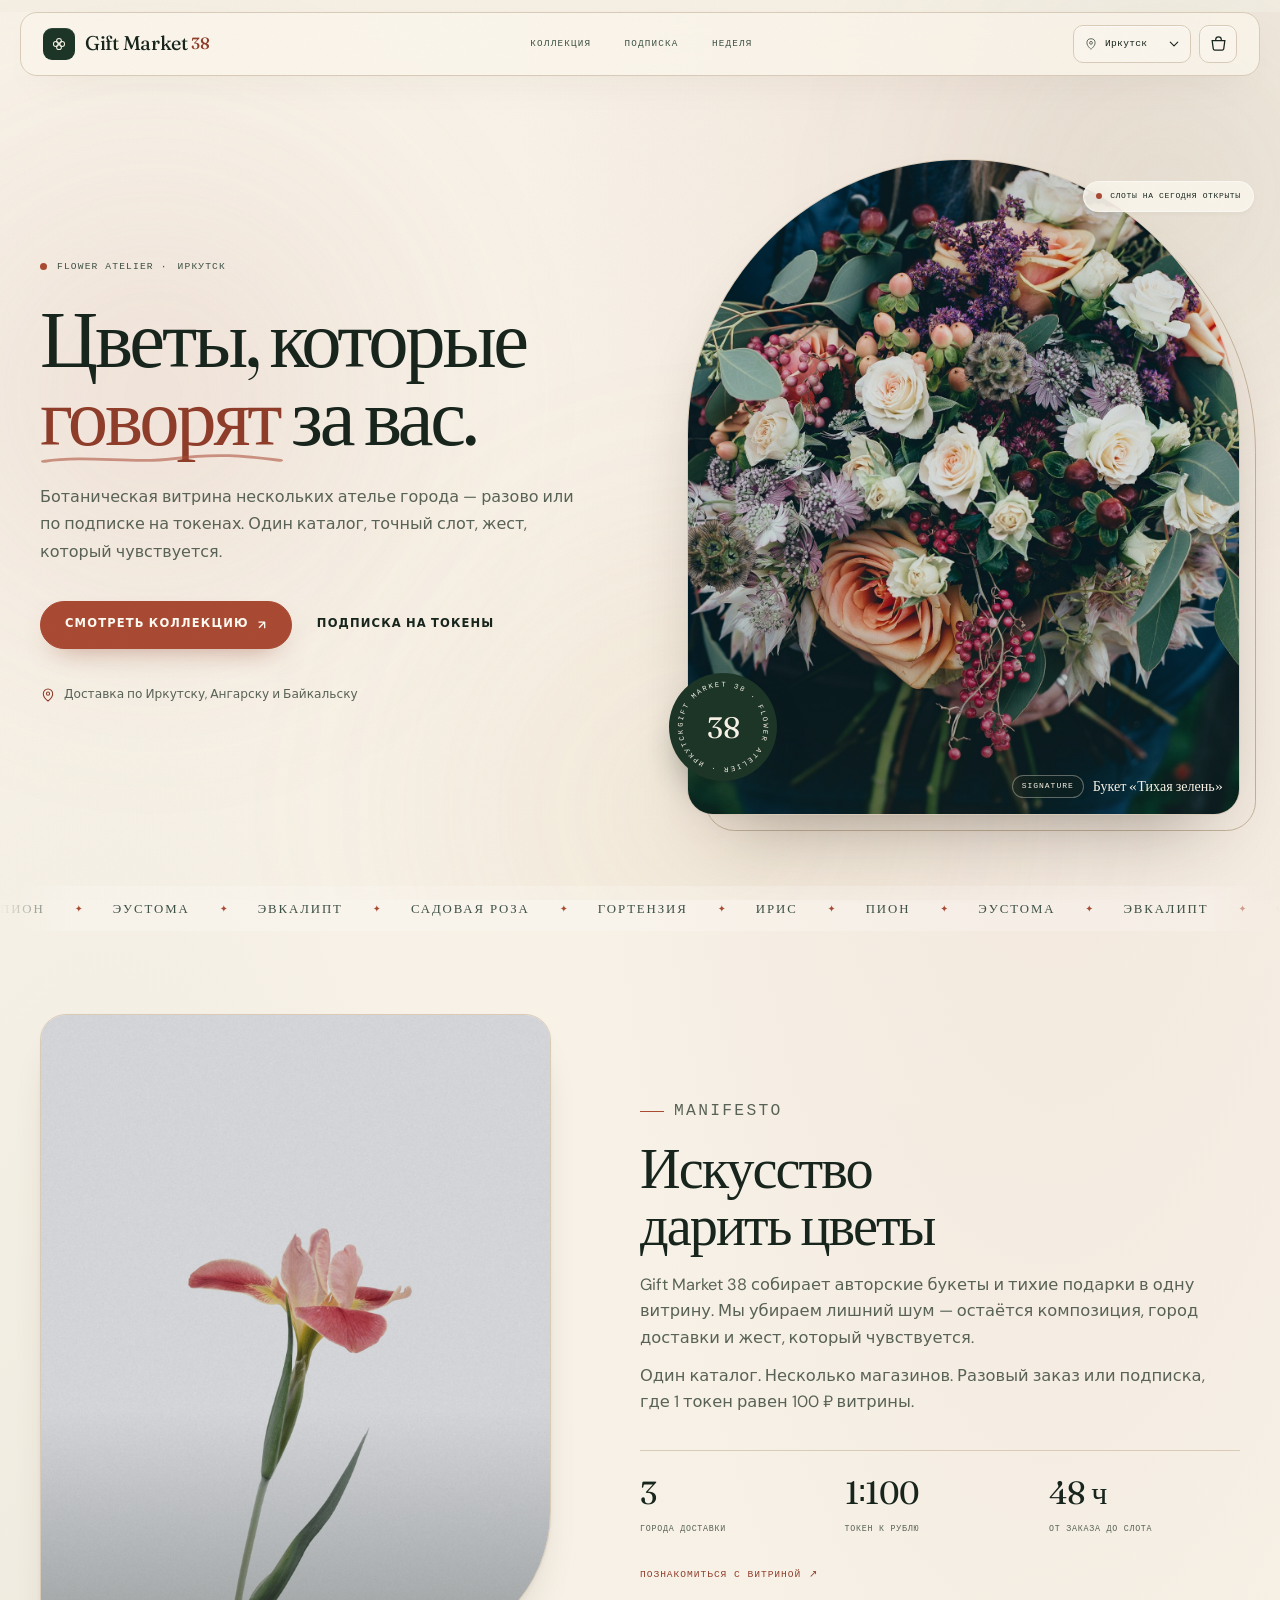
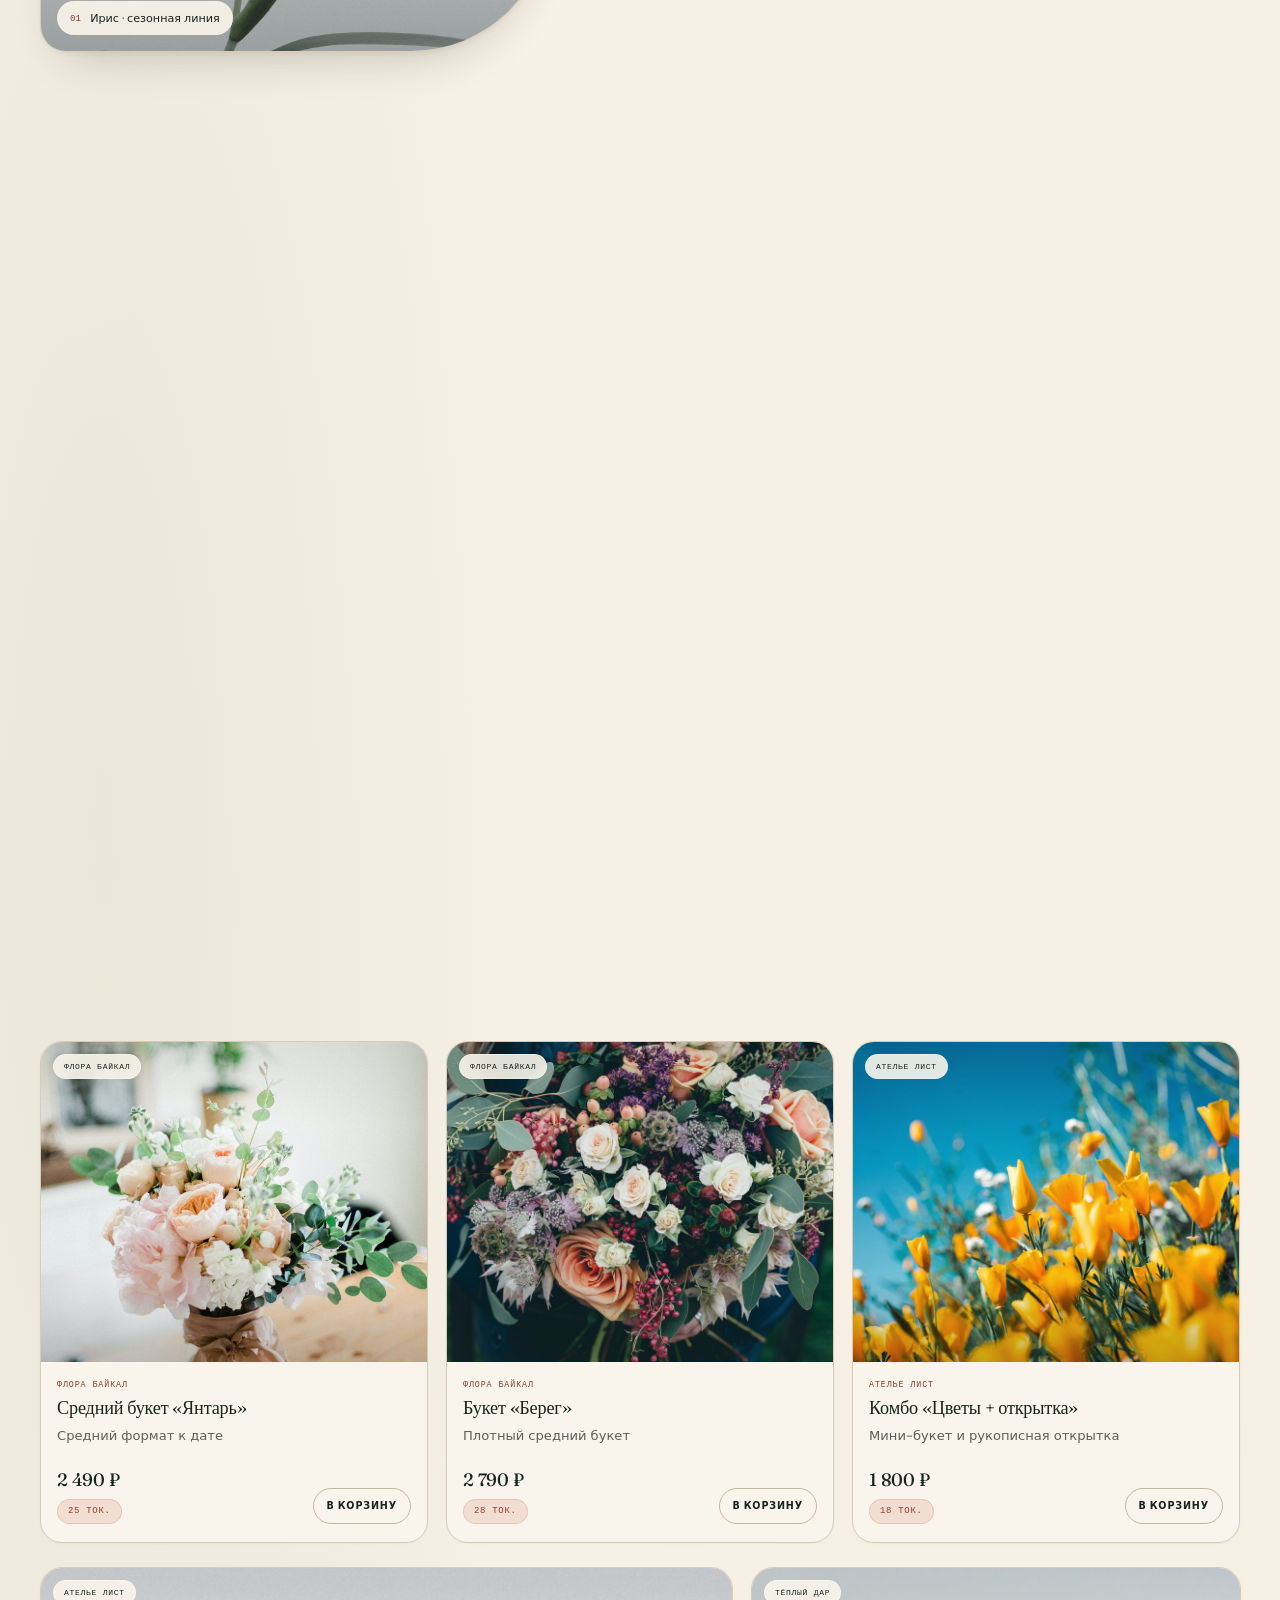
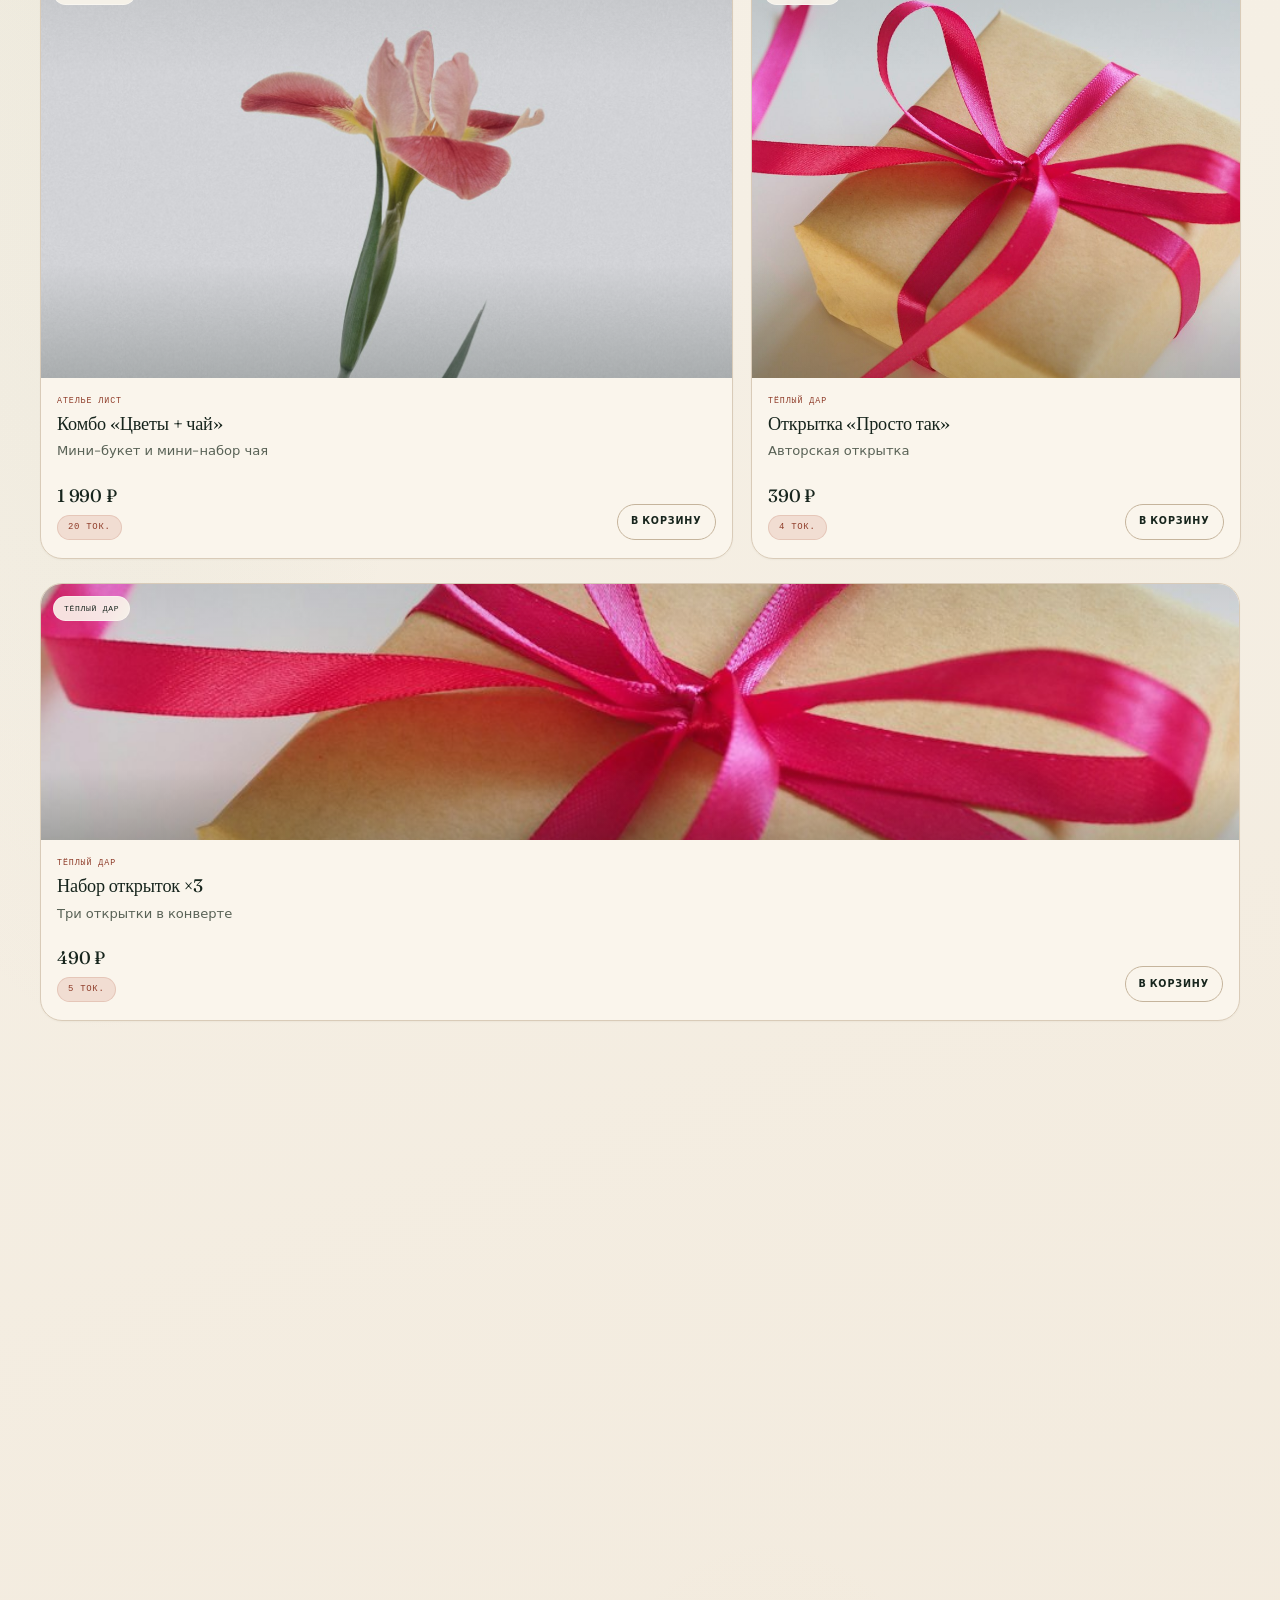
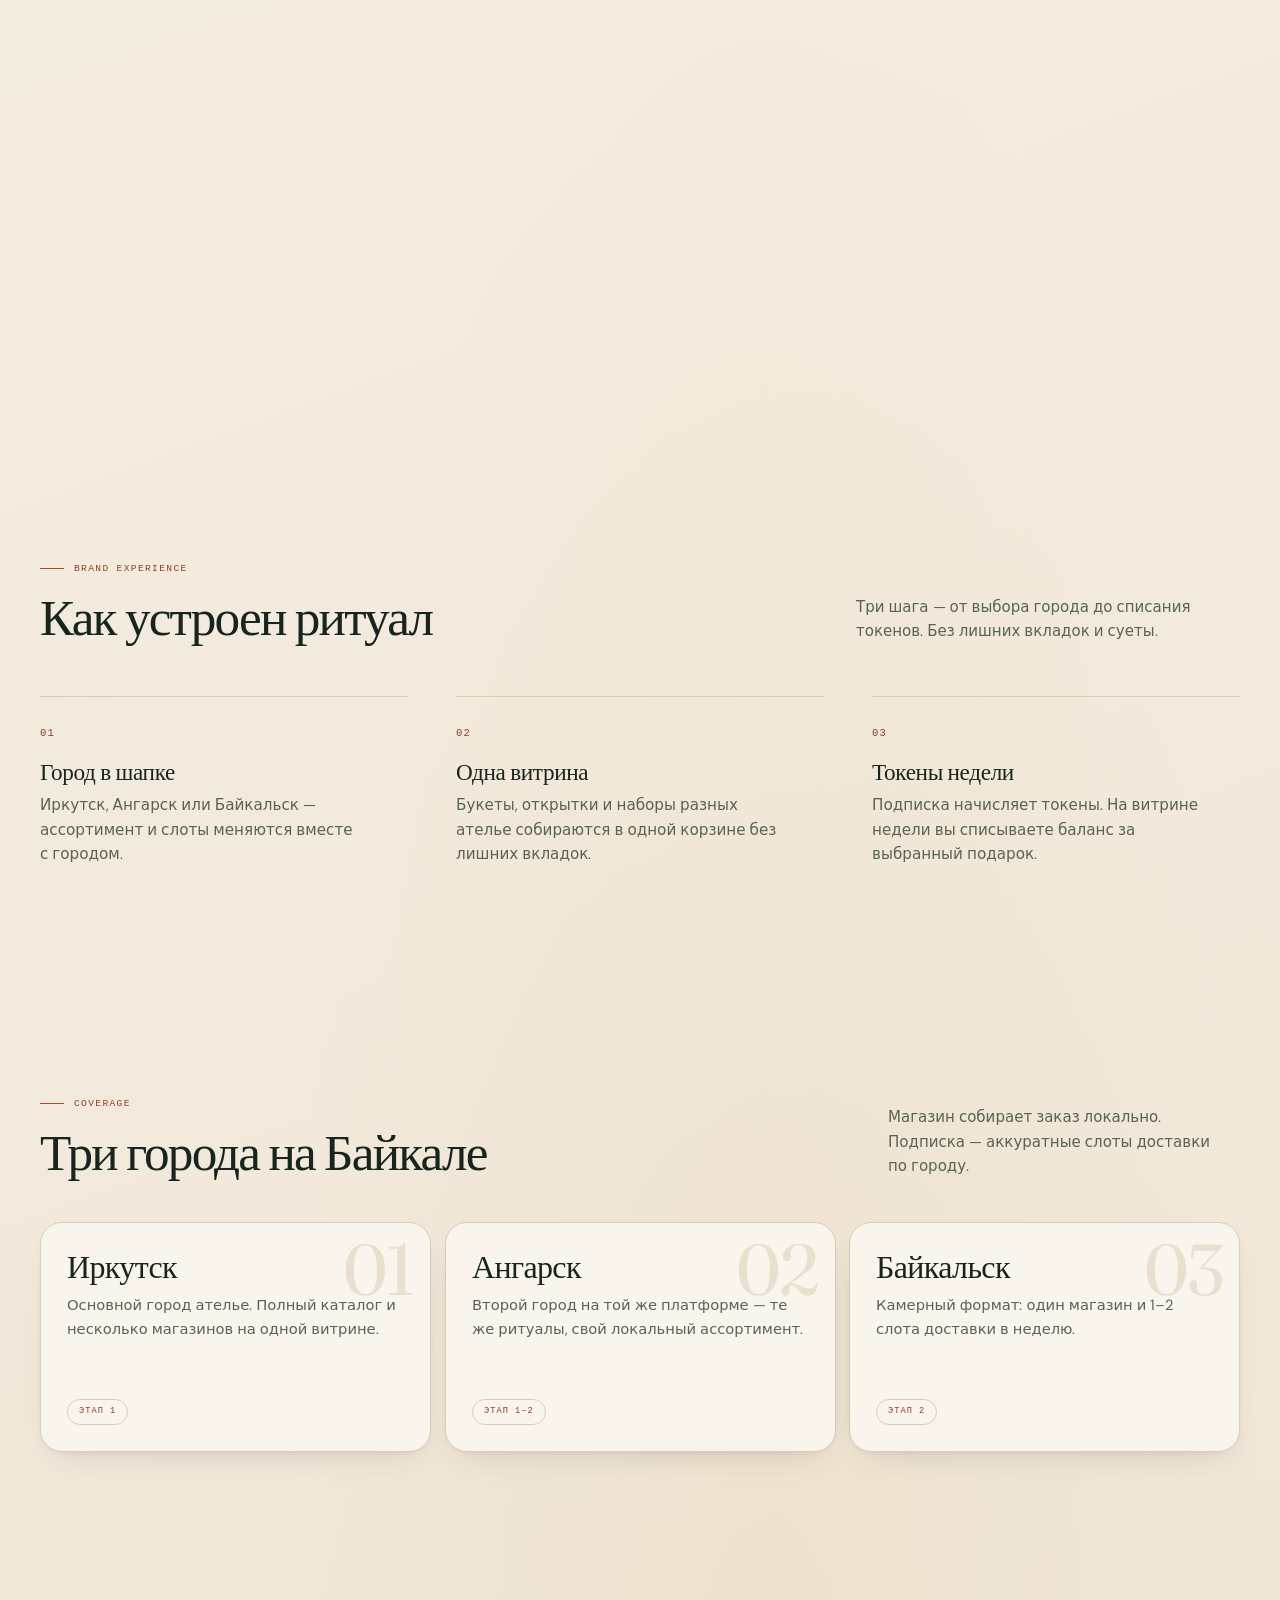
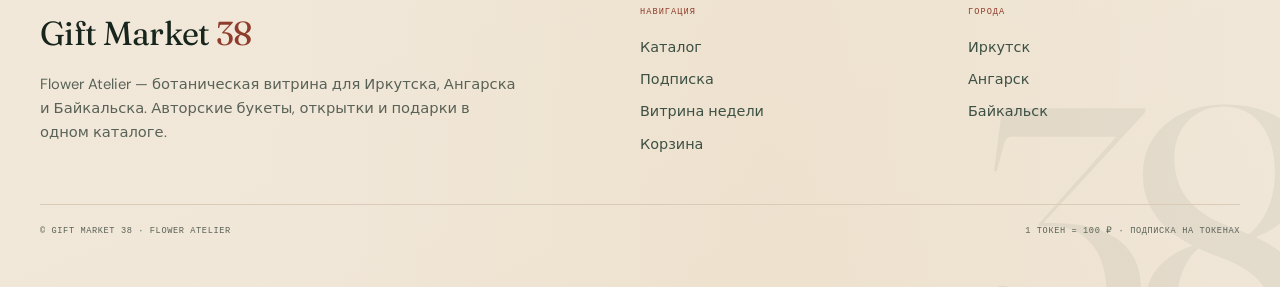
==== commit 28d48865: "added correction site" ====
--- a/index.html
+++ b/index.html
@@ -1,31 +1,70 @@
 <!DOCTYPE html>
 <html lang="ru">
 <head>
+  <script>document.documentElement.classList.add("js");</script>
   <meta charset="UTF-8" />
   <meta name="viewport" content="width=device-width, initial-scale=1, viewport-fit=cover" />
+  <meta name="theme-color" content="#f5efe4" />
   <title>Gift Market 38 — Flower Atelier</title>
-  <meta name="description" content="Flower Atelier в Иркутске, Ангарске и Байкальске. Авторские букеты, разовые заказы и подписка на токенах." />
+  <meta name="description" content="Flower Atelier в Иркутске, Ангарске и Байкальске. Авторские букеты, открытки и подписка на токенах." />
+  <link rel="preload" href="assets/fonts/Fraunces.ttf" as="font" type="font/ttf" crossorigin />
+  <link rel="preload" href="assets/fonts/DMSans.ttf" as="font" type="font/ttf" crossorigin />
   <link rel="stylesheet" href="css/styles.css" />
+  <link rel="icon" href="assets/favicon.svg" type="image/svg+xml" />
 </head>
 <body data-page="home" data-reload-on-city="true">
+  <a class="skip-link" href="#main">Перейти к содержанию</a>
   <div data-chrome></div>
 
-  <main id="top">
-    <section class="atelier-hero" aria-label="Flower Atelier">
-      <div class="atelier-hero__media" aria-hidden="true">
-        <img src="assets/images/hero.jpg" alt="" />
-        <div class="atelier-hero__grade"></div>
-      </div>
-      <div class="atelier-hero__frame" aria-hidden="true"></div>
-      <div class="atelier-hero__content">
-        <p class="atelier-hero__label">Flower Atelier · Иркутск</p>
-        <h1>Цветы, которые говорят за вас.</h1>
-        <p class="atelier-hero__lead">
-          Ботаническая витрина нескольких ателье города — разово или по подписке на токенах.
-        </p>
-        <div class="atelier-hero__actions">
-          <a class="btn btn--primary" href="catalog.html">Смотреть коллекцию</a>
-          <a class="btn btn--ghost" href="subscription.html">Подписка</a>
+  <main id="main">
+    <section class="hero" aria-labelledby="heroTitle">
+      <div class="container hero__grid">
+        <div class="hero__copy">
+          <p class="hero__eyebrow"><span class="hero__pulse" aria-hidden="true"></span>Flower atelier · <span data-city-label>Иркутск</span></p>
+          <h1 id="heroTitle">Цветы, которые <span class="hero__accent">говорят</span> за вас.</h1>
+          <p class="hero__lead">
+            Ботаническая витрина нескольких ателье города — разово или по подписке на токенах.
+            Один каталог, точный слот, жест, который чувствуется.
+          </p>
+          <div class="hero__actions">
+            <a class="btn btn--primary" href="catalog.html">Смотреть коллекцию <span class="btn__arrow" aria-hidden="true">↗</span></a>
+            <a class="btn btn--ghost" href="subscription.html">Подписка на токены</a>
+          </div>
+          <p class="hero__footnote">
+            <svg viewBox="0 0 24 24" fill="none" stroke="currentColor" stroke-width="1.6" aria-hidden="true">
+              <path d="M12 21s7-5.5 7-11a7 7 0 1 0-14 0c0 5.5 7 11 7 11z"/>
+              <circle cx="12" cy="10" r="2.4"/>
+            </svg>
+            Доставка по Иркутску, Ангарску и Байкальску
+          </p>
+        </div>
+
+        <div class="hero__visual-shell">
+          <figure class="hero__visual">
+            <img src="assets/images/hero.jpg" alt="Авторский букет из роз, эустомы и эвкалипта" width="1200" height="1200" fetchpriority="high" />
+            <figcaption class="hero__caption"><span>Signature</span> Букет «Тихая зелень»</figcaption>
+          </figure>
+          <span class="hero__badge"><span class="hero__badge-dot" aria-hidden="true"></span>Слоты на сегодня открыты</span>
+          <div class="hero__seal" aria-hidden="true">
+            <svg viewBox="0 0 120 120" class="hero__seal-ring">
+              <defs>
+                <path id="sealPath" d="M60,60 m-45,0 a45,45 0 1,1 90,0 a45,45 0 1,1 -90,0" />
+              </defs>
+              <text><textPath href="#sealPath">GIFT MARKET 38 · FLOWER ATELIER · ИРКУТСК ·</textPath></text>
+            </svg>
+            <span class="hero__seal-core">38</span>
+          </div>
+        </div>
+      </div>
+
+      <div class="hero__ticker" aria-hidden="true">
+        <div class="hero__ticker-track">
+          <div class="hero__ticker-set">
+            <span>Пион</span><i>✦</i><span>Эустома</span><i>✦</i><span>Эвкалипт</span><i>✦</i><span>Садовая роза</span><i>✦</i><span>Гортензия</span><i>✦</i><span>Ирис</span><i>✦</i>
+          </div>
+          <div class="hero__ticker-set">
+            <span>Пион</span><i>✦</i><span>Эустома</span><i>✦</i><span>Эвкалипт</span><i>✦</i><span>Садовая роза</span><i>✦</i><span>Гортензия</span><i>✦</i><span>Ирис</span><i>✦</i>
+          </div>
         </div>
       </div>
     </section>
@@ -33,12 +72,12 @@
     <section class="story" id="story" aria-labelledby="storyTitle">
       <div class="container story__grid">
         <figure class="story__visual reveal">
-          <img src="assets/images/lifestyle.jpg" alt="Атмосфера ателье — букет в мягком свете" />
+          <img src="assets/images/lifestyle.jpg" alt="Ирис в мягком свете — атмосфера ателье" loading="lazy" />
+          <figcaption class="story__caption"><span>01</span> Ирис · сезонная линия</figcaption>
         </figure>
         <div class="story__copy reveal">
-          <p class="eyebrow">Brand story</p>
+          <p class="eyebrow">Manifesto</p>
           <h2 id="storyTitle">Искусство дарить цветы</h2>
-          <div class="story__rule" aria-hidden="true"></div>
           <p>
             Gift Market 38 собирает авторские букеты и тихие подарки в одну витрину.
             Мы убираем лишний шум — остаётся композиция, город доставки и жест, который чувствуется.
@@ -47,15 +86,11 @@
             Один каталог. Несколько магазинов. Разовый заказ или подписка, где 1 токен равен 100 ₽ витрины.
           </p>
           <div class="story__aside">
-            <div>
-              <strong>3</strong>
-              <span>города доставки</span>
-            </div>
-            <div>
-              <strong>1∶100</strong>
-              <span>токен к рублю</span>
-            </div>
-          </div>
+            <div><strong>3</strong><span>города доставки</span></div>
+            <div><strong>1∶100</strong><span>токен к рублю</span></div>
+            <div><strong>48 ч</strong><span>от заказа до слота</span></div>
+          </div>
+          <a class="text-link" href="catalog.html">Познакомиться с витриной <span aria-hidden="true">↗</span></a>
         </div>
       </div>
     </section>
@@ -64,40 +99,49 @@
       <div class="container">
         <div class="collection__head reveal">
           <div>
-            <p class="eyebrow">Коллекция · <span data-city-label>Иркутск</span></p>
+            <p class="eyebrow">Collection · <span data-city-label>Иркутск</span></p>
             <h2 id="collectionTitle">Цветочная витрина</h2>
           </div>
-          <a class="btn btn--secondary btn--sm" href="catalog.html">Весь каталог</a>
+          <a class="btn btn--secondary btn--sm" href="catalog.html">Весь каталог <span class="btn__arrow" aria-hidden="true">→</span></a>
         </div>
         <div class="collection-grid" id="homeGrid"></div>
+        <p class="collection__hint" aria-hidden="true">Листайте, чтобы увидеть больше <span>→</span></p>
       </div>
     </section>
 
     <section class="signature" id="signature" aria-labelledby="signatureTitle">
-      <div class="signature__bg" aria-hidden="true">
-        <img src="assets/images/bouquet.jpg" alt="" />
-      </div>
-      <div class="signature__content reveal">
-        <p class="eyebrow">Signature collection</p>
-        <h2 id="signatureTitle">Букет как жест — не как декор</h2>
-        <p>
-          Сезонные составы ателье города: плотная зелень, пыльная роза, тихая пастель.
-          Для даты, для дома, для человека, которому не нужны слова.
-        </p>
-        <div class="signature__meta">
-          <span>Авторские магазины</span>
-          <span>Сборка в городе</span>
-          <span>Доставка по слотам</span>
-        </div>
-        <a class="btn btn--primary" href="catalog.html?cat=flowers">Открыть букеты</a>
+      <div class="container">
+        <div class="signature__card reveal">
+          <div class="signature__content">
+            <p class="eyebrow">Signature collection · 2026</p>
+            <h2 id="signatureTitle">Букет как жест — не как декор</h2>
+            <p>
+              Сезонные составы ателье города: плотная зелень, пыльная роза, тихая пастель.
+              Для даты, для дома, для человека, которому не нужны слова.
+            </p>
+            <div class="signature__meta">
+              <span>Авторские магазины</span>
+              <span>Сборка в городе</span>
+              <span>Доставка по слотам</span>
+            </div>
+            <a class="btn btn--cream" href="catalog.html?cat=flowers">Открыть букеты <span class="btn__arrow" aria-hidden="true">↗</span></a>
+          </div>
+          <figure class="signature__media">
+            <img src="assets/images/arrangement.jpg" alt="Сезонный букет ателье в пастельных тонах" loading="lazy" />
+            <figcaption>Signature · сезонная серия</figcaption>
+          </figure>
+        </div>
       </div>
     </section>
 
     <section class="experience" id="experience" aria-labelledby="expTitle">
       <div class="container">
         <div class="experience__intro reveal">
-          <p class="eyebrow">Brand experience</p>
-          <h2 id="expTitle">Как устроен ритуал</h2>
+          <div>
+            <p class="eyebrow">Brand experience</p>
+            <h2 id="expTitle">Как устроен ритуал</h2>
+          </div>
+          <p class="experience__lead">Три шага — от выбора города до списания токенов. Без лишних вкладок и суеты.</p>
         </div>
         <div class="experience__rail">
           <article class="experience__item reveal">
@@ -129,15 +173,14 @@
       <div class="container">
         <div class="cities__head reveal">
           <div>
-            <p class="eyebrow">Доставка</p>
+            <p class="eyebrow">Coverage</p>
             <h2 id="citiesTitle">Три города на Байкале</h2>
           </div>
-          <p class="muted" style="max-width:22rem;margin:0">
-            Магазин собирает заказ локально. Подписка — аккуратные слоты доставки по городу.
-          </p>
+          <p class="cities__lead">Магазин собирает заказ локально. Подписка — аккуратные слоты доставки по городу.</p>
         </div>
         <div class="cities__list">
           <article class="city-row reveal">
+            <span class="city-row__index" aria-hidden="true">01</span>
             <div>
               <h3>Иркутск</h3>
               <p>Основной город ателье. Полный каталог и несколько магазинов на одной витрине.</p>
@@ -145,6 +188,7 @@
             <span class="city-row__tag">Этап 1</span>
           </article>
           <article class="city-row reveal">
+            <span class="city-row__index" aria-hidden="true">02</span>
             <div>
               <h3>Ангарск</h3>
               <p>Второй город на той же платформе — те же ритуалы, свой локальный ассортимент.</p>
@@ -152,6 +196,7 @@
             <span class="city-row__tag">Этап 1–2</span>
           </article>
           <article class="city-row reveal">
+            <span class="city-row__index" aria-hidden="true">03</span>
             <div>
               <h3>Байкальск</h3>
               <p>Камерный формат: один магазин и 1–2 слота доставки в неделю.</p>
@@ -168,7 +213,7 @@
       <div class="site-footer__grid">
         <div>
           <div class="site-footer__brand">Gift Market <em>38</em></div>
-          <p>Flower Atelier — ботаническая витрина для Иркутска, Ангарска и Байкальска. Демо без реальных платежей.</p>
+          <p>Flower Atelier — ботаническая витрина для Иркутска, Ангарска и Байкальска. Авторские букеты, открытки и подарки в одном каталоге.</p>
         </div>
         <div>
           <h4>Навигация</h4>
@@ -182,15 +227,15 @@
         <div>
           <h4>Города</h4>
           <nav aria-label="Города">
-            <a href="catalog.html">Иркутск</a>
-            <a href="catalog.html">Ангарск</a>
-            <a href="catalog.html">Байкальск</a>
+            <a href="catalog.html" data-set-city="irkutsk">Иркутск</a>
+            <a href="catalog.html" data-set-city="angarsk">Ангарск</a>
+            <a href="catalog.html" data-set-city="baikalsk">Байкальск</a>
           </nav>
         </div>
       </div>
       <div class="site-footer__bottom">
         <span>© Gift Market 38 · Flower Atelier</span>
-        <span>1 токен = 100 ₽ · демо localStorage</span>
+        <span>1 токен = 100 ₽ · подписка на токенах</span>
       </div>
     </div>
   </footer>
--- a/css/styles.css
+++ b/css/styles.css
@@ -11,121 +11,117 @@
   font-display: swap;
 }
 
+/* ————————————————————————————————
+   Warm botanical atelier — light system
+   ———————————————————————————————— */
 :root {
-  --bg: #07110f;
-  --bg-2: transparent;
-  --bg-3: rgba(22, 36, 32, 0.35);
-  --surface: rgba(19, 32, 28, 0.42);
-  --surface-raised: rgba(26, 43, 38, 0.55);
-  --surface-input: rgba(12, 25, 22, 0.72);
-  --line: transparent;
-  --line-strong: rgba(243, 237, 230, 0.08);
-  --ivory: #f3ede6;
-  --ivory-soft: rgba(243, 237, 230, 0.78);
-  --muted: #8a9a94;
-  --rose: #c9a4a8;
-  --rose-deep: #a67c82;
-  --rose-ink: #6d4c53;
-  --rose-ink-hover: #7d5960;
-  --rose-soft: rgba(201, 164, 168, 0.16);
-  --mauve: #b89aa0;
-  --smoke: #6e7874;
-  --danger: #d08986;
+  --bg: #f5efe4;
+  --bg-2: #efe6d8;
+  --surface: #faf5ec;
+  --surface-2: #f2eadc;
+  --surface-3: #e9dfcf;
+
+  --ink: #17251d;
+  --ink-soft: #3d5044;
+  --muted: #596256;
+  --line: #d9cbb8;
+  --line-strong: #c5b49c;
+
+  --accent: #a94a33;
+  --accent-deep: #8f3d2a;
+  --accent-light: #f0a58d;
+  --accent-soft: #f1ddd2;
+  --accent-contrast: #fffaf2;
+  --rose: #c9958c;
+  --forest: #1c3527;
+  --forest-2: #244634;
+  --cream: #f8f2e6;
+  --cream-soft: rgba(248, 242, 230, 0.72);
+
   --font-display: "Fraunces", "Times New Roman", Georgia, serif;
   --font-body: "DM Sans", "Segoe UI", system-ui, sans-serif;
-  --container: 1180px;
-  --nav-h: 68px;
-  --demo-h: 28px;
-  --pad: 22px;
+  --font-mono: ui-monospace, "SFMono-Regular", "Cascadia Mono", Menlo, Consolas, monospace;
+
+  --container: 1240px;
+  --pad: clamp(18px, 4vw, 40px);
+  --nav-h: 64px;
+  --section: clamp(4.25rem, 6.5vw, 7rem);
+  --gap: clamp(18px, 2.4vw, 28px);
+
+  --r-xs: 10px;
+  --r-sm: 12px;
+  --r-input: 14px;
+  --r-card: 22px;
+  --r-lg: 26px;
+  --r-xl: 34px;
+  --r-pill: 999px;
+
   --ease: cubic-bezier(0.22, 1, 0.36, 1);
+  --ease-soft: cubic-bezier(0.4, 0, 0.2, 1);
   --t: 0.28s var(--ease);
-  --r-xs: 12px;
-  --r-sm: 14px;
-  --r-control: 16px;
-  --r-btn: 18px;
-  --r-input: 18px;
-  --r-card: 24px;
-  --r-block: 32px;
-  --r-modal: 32px;
-  --r-pill: 999px;
-  --radius: var(--r-btn);
-  --h-btn: 48px;
-  --h-btn-sm: 40px;
-  --h-input: 52px;
-  --h-icon: 42px;
-  --shadow-soft: 0 10px 28px rgba(4, 10, 9, 0.22);
-  --shadow-card: 0 12px 32px rgba(4, 10, 9, 0.18);
-  --shadow-float: 0 16px 36px rgba(4, 10, 9, 0.3);
-  --inset-matte: inset 0 1px 0 rgba(243, 237, 230, 0.04);
-  --focus: 0 0 0 3px rgba(201, 164, 168, 0.42);
-  --photo-veil: #07110f;
-  --chevron: url("data:image/svg+xml,%3Csvg xmlns='http://www.w3.org/2000/svg' width='12' height='8' viewBox='0 0 12 8'%3E%3Cpath d='M1 1.5 6 6.5 11 1.5' fill='none' stroke='%23c9a4a8' stroke-width='1.4' stroke-linecap='round' stroke-linejoin='round'/%3E%3C/svg%3E");
-  color-scheme: dark;
+
+  --shadow-soft: 0 2px 4px rgba(58, 44, 28, 0.04), 0 14px 34px -18px rgba(58, 44, 28, 0.22);
+  --shadow-card: 0 2px 4px rgba(58, 44, 28, 0.04), 0 24px 48px -28px rgba(58, 44, 28, 0.32);
+  --shadow-float: 0 30px 70px -32px rgba(45, 32, 18, 0.42);
+  --focus: 0 0 0 3px rgba(169, 74, 51, 0.28);
+  --inset-matte: inset 0 1px 0 rgba(255, 255, 255, 0.55);
+  --chevron: url("data:image/svg+xml,%3Csvg xmlns='http://www.w3.org/2000/svg' width='12' height='8' viewBox='0 0 12 8'%3E%3Cpath d='M1 1.5 6 6.5 11 1.5' fill='none' stroke='%2317251d' stroke-width='1.5' stroke-linecap='round' stroke-linejoin='round'/%3E%3C/svg%3E");
+  color-scheme: light;
 }
 
 *, *::before, *::after { box-sizing: border-box; }
-html { scroll-behavior: smooth; }
-@media (prefers-reduced-motion: reduce) {
-  html { scroll-behavior: auto; }
-  *, *::before, *::after {
-    animation: none !important;
-    transition: none !important;
-    scroll-behavior: auto !important;
-  }
-}
 
 html {
-  background: #07110f;
-}
+  background: var(--bg);
+  scroll-behavior: smooth;
+  scroll-padding-top: 92px;
+  scrollbar-width: thin;
+  scrollbar-color: var(--line-strong) var(--bg);
+}
+
+@view-transition { navigation: auto; }
+::view-transition-old(root) { animation: vtOut 0.18s var(--ease-soft) both; }
+::view-transition-new(root) { animation: vtIn 0.3s var(--ease) both; }
+@keyframes vtOut { to { opacity: 0; } }
+@keyframes vtIn { from { opacity: 0; } }
+
 body {
   margin: 0;
+  padding-bottom: calc(92px + env(safe-area-inset-bottom));
+  position: relative;
+  isolation: isolate;
+  overflow-x: hidden;
   font-family: var(--font-body);
-  color: var(--ivory);
-  background: transparent;
   font-size: 16px;
-  line-height: 1.55;
+  line-height: 1.62;
+  color: var(--ink);
+  background:
+    radial-gradient(ellipse 70% 50% at 82% -2%, rgba(201, 149, 140, 0.16), transparent 60%),
+    radial-gradient(ellipse 50% 42% at 8% 36%, rgba(122, 151, 112, 0.1), transparent 66%),
+    radial-gradient(ellipse 60% 45% at 60% 100%, rgba(214, 176, 116, 0.1), transparent 66%),
+    linear-gradient(160deg, #f8f2e8 0%, #f5efe4 52%, #f0e6d7 100%);
+  font-optical-sizing: auto;
   -webkit-font-smoothing: antialiased;
-  padding-bottom: 84px;
-  overflow-x: hidden;
-  position: relative;
-  isolation: isolate;
-}
-body::before {
+  text-rendering: optimizeLegibility;
+}
+h1, h2, h3 { text-wrap: balance; }
+p { text-wrap: pretty; }
+
+/* Fine paper grain */
+body::after {
   content: "";
   position: fixed;
   inset: 0;
-  z-index: -1;
+  z-index: 500;
   pointer-events: none;
-  background:
-    radial-gradient(ellipse 90% 70% at 12% 18%, rgba(166, 124, 130, 0.16), transparent 52%),
-    radial-gradient(ellipse 70% 55% at 88% 12%, rgba(184, 154, 160, 0.11), transparent 48%),
-    radial-gradient(ellipse 60% 50% at 70% 78%, rgba(201, 164, 168, 0.1), transparent 55%),
-    radial-gradient(ellipse 80% 60% at 20% 88%, rgba(16, 36, 32, 0.4), transparent 50%),
-    linear-gradient(145deg, #07110f 0%, #0a1512 32%, #0d1916 55%, #0a1411 78%, #07110f 100%);
-  background-size: 140% 140%, 130% 130%, 150% 150%, 120% 120%, 100% 100%;
-  background-position: 0% 40%, 100% 0%, 60% 100%, 10% 90%, center;
-  animation: atelierShimmer 28s ease-in-out infinite alternate;
-  filter: saturate(0.9);
-}
-@keyframes atelierShimmer {
-  0% {
-    background-position: 0% 40%, 100% 0%, 60% 100%, 10% 90%, center;
-  }
-  50% {
-    background-position: 30% 20%, 70% 30%, 40% 70%, 40% 60%, center;
-  }
-  100% {
-    background-position: 18% 70%, 40% 50%, 80% 30%, 70% 20%, center;
-  }
-}
-body.nav-open { overflow: hidden; }
+  opacity: 0.045;
+  mix-blend-mode: multiply;
+  background-image: url("data:image/svg+xml,%3Csvg xmlns='http://www.w3.org/2000/svg' width='180' height='180'%3E%3Cfilter id='n'%3E%3CfeTurbulence type='fractalNoise' baseFrequency='0.82' numOctaves='3' stitchTiles='stitch'/%3E%3C/filter%3E%3Crect width='100%25' height='100%25' filter='url(%23n)' opacity='0.55'/%3E%3C/svg%3E");
+}
+
 img { max-width: 100%; display: block; height: auto; }
 a { color: inherit; text-decoration: none; }
-button, input, select, textarea {
-  font: inherit;
-  color: inherit;
-  border-radius: var(--r-control);
-}
+button, input, select, textarea { font: inherit; color: inherit; }
 button {
   cursor: pointer;
   appearance: none;
@@ -133,436 +129,497 @@
   -webkit-tap-highlight-color: transparent;
 }
 input, select, textarea { -webkit-tap-highlight-color: transparent; }
-h1, h2, h3, p { margin: 0; }
+h1, h2, h3, h4, p, figure { margin: 0; }
 ul { margin: 0; padding: 0; list-style: none; }
-::selection { background: rgba(166, 124, 130, 0.45); color: var(--ivory); }
-html {
-  scrollbar-width: thin;
-  scrollbar-color: #4a3a3d var(--bg);
-}
+::selection { background: rgba(169, 74, 51, 0.3); color: var(--ink); }
+
 ::-webkit-scrollbar { width: 10px; height: 10px; }
 ::-webkit-scrollbar-track { background: var(--bg); }
 ::-webkit-scrollbar-thumb {
-  background: #4a3a3d;
+  background: var(--line-strong);
   border-radius: var(--r-pill);
   border: 2px solid var(--bg);
 }
-::-webkit-scrollbar-thumb:hover { background: var(--rose-deep); }
-
+::-webkit-scrollbar-thumb:hover { background: var(--muted); }
+
+/* ————————————————————————————————
+   Ambient animated background
+   ———————————————————————————————— */
+.ambient {
+  position: fixed;
+  inset: 0;
+  z-index: -2;
+  overflow: hidden;
+  pointer-events: none;
+}
+.ambient__blob {
+  position: absolute;
+  border-radius: 50%;
+  filter: blur(100px);
+  opacity: 0.7;
+  will-change: transform;
+}
+.ambient__blob--rose {
+  width: 56vw;
+  height: 56vw;
+  top: 4%;
+  left: -16%;
+  background: radial-gradient(circle, rgba(201, 149, 140, 0.34) 0%, rgba(201, 149, 140, 0.08) 44%, transparent 68%);
+  animation: ambientRose 28s ease-in-out infinite alternate;
+}
+.ambient__blob--sage {
+  width: 50vw;
+  height: 50vw;
+  top: -14%;
+  right: -16%;
+  background: radial-gradient(circle, rgba(122, 151, 112, 0.25) 0%, rgba(122, 151, 112, 0.06) 42%, transparent 68%);
+  animation: ambientSage 34s ease-in-out infinite alternate;
+}
+.ambient__blob--gold {
+  width: 62vw;
+  height: 62vw;
+  bottom: -34%;
+  left: 24%;
+  background: radial-gradient(circle, rgba(214, 176, 116, 0.2) 0%, transparent 68%);
+  animation: ambientGold 40s ease-in-out infinite alternate;
+}
+@keyframes ambientRose {
+  from { transform: translate3d(-3vw, -2vh, 0) scale(1); }
+  to { transform: translate3d(8vw, 9vh, 0) scale(1.14); }
+}
+@keyframes ambientSage {
+  from { transform: translate3d(4vw, 2vh, 0) scale(1.04); }
+  to { transform: translate3d(-8vw, 10vh, 0) scale(0.92); }
+}
+@keyframes ambientGold {
+  from { transform: translate3d(-5vw, 3vh, 0) scale(0.96); }
+  to { transform: translate3d(9vw, -6vh, 0) scale(1.12); }
+}
+
+/* ————————————————————————————————
+   Base utilities
+   ———————————————————————————————— */
 .container {
   width: min(100% - (var(--pad) * 2), var(--container));
   margin-inline: auto;
 }
+main { scroll-margin-top: 92px; }
+.skip-link {
+  position: fixed;
+  top: -80px;
+  left: 16px;
+  z-index: 2000;
+  padding: 12px 18px;
+  border-radius: var(--r-pill);
+  background: var(--forest);
+  color: var(--cream);
+  font-family: var(--font-mono);
+  font-size: 0.62rem;
+  font-weight: 500;
+  letter-spacing: 0.1em;
+  text-transform: uppercase;
+  box-shadow: var(--shadow-float);
+  transition: top 0.2s var(--ease);
+}
+.skip-link:focus { top: calc(16px + env(safe-area-inset-top)); outline: none; }
 .visually-hidden {
-  position: absolute; width: 1px; height: 1px; padding: 0; margin: -1px;
-  overflow: hidden; clip: rect(0, 0, 0, 0); border: 0;
-}
-
-/* ——— Chrome ——— */
-.demo-bar {
-  position: sticky; top: 0; z-index: 70;
-  min-height: var(--demo-h);
-  display: flex; align-items: center; justify-content: center;
-  background: transparent;
+  position: absolute;
+  width: 1px; height: 1px;
+  padding: 0; margin: -1px;
+  overflow: hidden;
+  clip: rect(0, 0, 0, 0);
+  border: 0;
+}
+.stack { display: flex; flex-direction: column; gap: 18px; }
+.row { display: flex; align-items: center; justify-content: space-between; gap: 12px; }
+.mono {
+  font-family: var(--font-mono);
+  font-size: 0.6rem;
+  font-weight: 500;
+  letter-spacing: 0.1em;
+  line-height: 1.4;
+  text-transform: uppercase;
+}
+.eyebrow {
+  display: inline-flex;
+  align-items: center;
+  gap: 10px;
+  margin-bottom: 16px;
+  color: var(--accent-deep);
+  font-family: var(--font-mono);
+  font-size: 0.6rem;
+  font-weight: 500;
+  letter-spacing: 0.14em;
+  line-height: 1.4;
+  text-transform: uppercase;
+}
+.eyebrow::before {
+  content: "";
+  width: 24px;
+  height: 1px;
+  flex: 0 0 24px;
+  background: var(--accent);
+}
+.display {
+  font-family: var(--font-display);
+  font-weight: 400;
+  line-height: 1.05;
+  letter-spacing: -0.03em;
+}
+.display--lg { font-size: clamp(2.4rem, 4.6vw, 4rem); line-height: 1.02; }
+.display--md { font-size: clamp(1.5rem, 2.6vw, 2.1rem); line-height: 1.1; }
+.lead {
+  max-width: 40rem;
+  margin-top: 16px;
   color: var(--muted);
-  font-size: 10px;
-  letter-spacing: 0.18em;
-  text-transform: uppercase;
-  border-bottom: 0;
-}
-.demo-bar strong { color: var(--rose); margin-right: 6px; font-weight: 600; }
-
+  font-size: 1.04rem;
+  line-height: 1.68;
+}
+.muted { color: var(--muted); }
+.price {
+  font-family: var(--font-display);
+  font-weight: 450;
+  letter-spacing: -0.01em;
+  color: var(--ink);
+}
+.token-pill {
+  display: inline-flex;
+  align-items: center;
+  gap: 4px;
+  padding: 5px 10px;
+  border: 1px solid rgba(169, 74, 51, 0.16);
+  border-radius: var(--r-pill);
+  background: var(--accent-soft);
+  color: var(--accent-deep);
+  font-family: var(--font-mono);
+  font-size: 0.56rem;
+  font-weight: 500;
+  letter-spacing: 0.08em;
+  line-height: 1.4;
+  text-transform: uppercase;
+  white-space: nowrap;
+}
+.link-champagne {
+  color: var(--accent-deep);
+  text-decoration: underline;
+  text-underline-offset: 4px;
+  text-decoration-thickness: 1px;
+  transition: color var(--t);
+}
+.link-champagne:hover { color: var(--ink); }
+.link-champagne:focus-visible { outline: none; box-shadow: var(--focus); border-radius: 3px; }
+.text-link {
+  display: inline-flex;
+  align-items: center;
+  gap: 8px;
+  color: var(--accent-deep);
+  font-family: var(--font-mono);
+  font-size: 0.6rem;
+  font-weight: 500;
+  letter-spacing: 0.1em;
+  text-transform: uppercase;
+  transition: color var(--t), gap var(--t);
+}
+.text-link:hover { color: var(--ink); gap: 12px; }
+.text-link:focus-visible { outline: none; box-shadow: var(--focus); border-radius: 4px; }
+.empty {
+  padding: 64px 24px;
+  text-align: center;
+  color: var(--muted);
+  border: 1px dashed var(--line-strong);
+  border-radius: var(--r-lg);
+  background: rgba(250, 245, 236, 0.56);
+}
+
+/* ————————————————————————————————
+   Chrome: header, nav
+   ———————————————————————————————— */
 .topnav {
-  position: sticky; top: var(--demo-h); z-index: 60;
+  position: sticky;
+  top: calc(12px + env(safe-area-inset-top));
+  z-index: 60;
+  width: min(100% - 24px, var(--container));
   height: var(--nav-h);
-  background: rgba(7, 17, 15, 0.28);
-  backdrop-filter: blur(14px);
-  border-bottom: 0;
-  transition: background 0.35s var(--ease), backdrop-filter 0.35s var(--ease);
+  margin: calc(12px + env(safe-area-inset-top)) auto 0;
+  border: 1px solid var(--line);
+  border-radius: 17px;
+  background: rgba(250, 245, 236, 0.8);
+  backdrop-filter: blur(20px) saturate(1.15);
+  -webkit-backdrop-filter: blur(20px) saturate(1.15);
+  box-shadow: 0 16px 40px -30px rgba(58, 44, 28, 0.5);
+  transition: background 0.35s var(--ease), border-color 0.35s var(--ease), box-shadow 0.35s var(--ease);
 }
 .topnav.is-scrolled {
-  background: rgba(7, 17, 15, 0.55);
-  backdrop-filter: blur(18px);
-}
-body[data-page="home"] .topnav:not(.is-scrolled) {
-  background: transparent;
-  backdrop-filter: none;
-}
-.topnav__inner {
-  height: 100%;
-  display: flex;
+  background: rgba(250, 245, 236, 0.95);
+  border-color: var(--line-strong);
+  box-shadow: 0 20px 50px -26px rgba(58, 44, 28, 0.55);
+}
+.topnav .container { width: 100%; padding-inline: clamp(14px, 2vw, 22px); }
+.topnav__inner { height: 100%; display: flex; align-items: center; justify-content: space-between; gap: 18px; }
+.logo {
+  display: inline-flex;
   align-items: center;
-  justify-content: space-between;
-  gap: 16px;
-}
-.logo {
+  gap: 10px;
+  flex: none;
+  color: var(--ink);
   font-family: var(--font-display);
-  font-size: 1.15rem;
-  font-weight: 400;
-  letter-spacing: 0.04em;
-  display: inline-flex;
-  align-items: baseline;
-  gap: 0.35em;
-}
-.logo span {
-  color: var(--rose);
-  font-style: italic;
-  font-size: 0.92em;
-}
-.nav-desktop {
-  display: none;
-  align-items: center;
-  gap: 28px;
-}
+  font-size: 1.24rem;
+  font-weight: 450;
+  letter-spacing: -0.015em;
+  line-height: 1;
+}
+.logo__mark {
+  width: 32px;
+  height: 32px;
+  display: grid;
+  place-items: center;
+  border-radius: 9px;
+  background: var(--forest);
+  color: var(--cream);
+  box-shadow: inset 0 1px 0 rgba(255, 255, 255, 0.08);
+  transition: background 0.4s var(--ease), transform 0.5s var(--ease);
+}
+.logo__mark svg { width: 18px; height: 18px; }
+.logo:hover .logo__mark { background: var(--accent); transform: rotate(45deg); }
+.logo__text b { color: var(--accent-deep); font-size: 0.82em; font-weight: 500; vertical-align: 0.08em; }
+.logo:focus-visible { outline: none; box-shadow: var(--focus); border-radius: var(--r-xs); }
+.nav-desktop { display: none; align-items: center; gap: clamp(20px, 2.6vw, 36px); }
 .nav-desktop a {
-  font-size: 0.78rem;
-  letter-spacing: 0.14em;
-  text-transform: uppercase;
-  color: var(--ivory-soft);
-  position: relative;
-  padding-bottom: 4px;
+  position: relative;
+  padding: 10px 0;
+  color: var(--ink-soft);
+  font-family: var(--font-mono);
+  font-size: 0.58rem;
+  font-weight: 500;
+  letter-spacing: 0.13em;
+  line-height: 1.3;
+  text-transform: uppercase;
   transition: color 0.25s var(--ease);
 }
 .nav-desktop a::after {
   content: "";
   position: absolute;
-  left: 0; bottom: 0;
-  width: 100%; height: 1px;
-  background: var(--rose);
+  left: 0;
+  right: 0;
+  bottom: 2px;
+  height: 1px;
+  background: var(--accent);
   transform: scaleX(0);
-  transform-origin: left;
-  transition: transform 0.3s var(--ease);
+  transform-origin: right;
+  transition: transform 0.35s var(--ease);
 }
 .nav-desktop a:hover,
-.nav-desktop a:focus-visible { color: var(--ivory); }
+.nav-desktop a:focus-visible,
+.nav-desktop a.is-active { color: var(--ink); }
 .nav-desktop a:hover::after,
-.nav-desktop a:focus-visible::after { transform: scaleX(1); }
-.nav-desktop a:focus-visible {
-  outline: none;
-  border-radius: var(--r-xs);
-  box-shadow: var(--focus);
-}
-
-.topnav__right {
-  display: flex;
-  align-items: center;
-  gap: 10px;
+.nav-desktop a:focus-visible::after,
+.nav-desktop a.is-active::after { transform: scaleX(1); transform-origin: left; }
+.nav-desktop a:focus-visible { outline: none; box-shadow: var(--focus); border-radius: 4px; }
+.topnav__right { display: flex; align-items: center; gap: 8px; }
+.city-field { position: relative; display: inline-flex; align-items: center; }
+.city-field__icon {
+  position: absolute;
+  left: 11px;
+  width: 14px;
+  height: 14px;
+  color: var(--muted);
+  pointer-events: none;
 }
 .city-select {
   appearance: none;
   -webkit-appearance: none;
-  height: var(--h-icon);
-  background-color: rgba(19, 32, 28, 0.55);
-  border: 1px solid transparent;
-  color: var(--ivory);
-  padding: 0 32px 0 14px;
-  font-size: 0.78rem;
-  letter-spacing: 0.06em;
-  border-radius: var(--r-control);
+  width: auto;
+  max-width: 138px;
+  height: 38px;
+  padding: 0 30px 0 31px;
+  border: 1px solid var(--line);
+  border-radius: 10px;
+  background-color: var(--surface);
   background-image: var(--chevron);
-  background-position: right 12px center;
-  background-size: 12px 8px;
   background-repeat: no-repeat;
+  background-position: right 11px center;
+  background-size: 10px 6px;
+  color: var(--ink);
+  font-family: var(--font-mono);
+  font-size: 0.6rem;
+  font-weight: 500;
+  letter-spacing: 0.03em;
   cursor: pointer;
-  width: auto;
-  max-width: 132px;
   box-shadow: var(--inset-matte);
-  transition: border-color var(--t), background-color var(--t), box-shadow var(--t);
-}
-.city-select:hover { border-color: transparent; background-color: var(--surface-raised); }
-.city-select:focus-visible {
-  outline: none;
-  border-color: var(--rose);
-  box-shadow: var(--focus);
-}
+  transition: border-color var(--t), background-color var(--t);
+}
+.city-select:hover { border-color: var(--line-strong); background-color: #fffaf1; }
+.city-select:focus-visible { outline: none; border-color: var(--accent); box-shadow: var(--focus); }
 .city-select option,
-.select option { background: #101c19; color: var(--ivory); }
-
+.select option { background: var(--surface); color: var(--ink); }
 .icon-btn {
   position: relative;
-  width: var(--h-icon); height: var(--h-icon);
-  display: inline-flex; align-items: center; justify-content: center;
-  border: 1px solid transparent;
-  border-radius: var(--r-sm);
-  background: rgba(19, 32, 28, 0.48);
-  color: var(--ivory);
+  width: 38px;
+  height: 38px;
+  flex: none;
+  display: inline-flex;
+  align-items: center;
+  justify-content: center;
+  padding: 0;
+  border: 1px solid var(--line);
+  border-radius: 10px;
+  background: var(--surface);
+  color: var(--ink);
   box-shadow: var(--inset-matte);
-  transition: border-color var(--t), color var(--t), background var(--t), box-shadow var(--t);
-}
-.icon-btn:hover { border-color: transparent; color: var(--rose); background: var(--surface-raised); }
+  transition: background var(--t), color var(--t), border-color var(--t), transform var(--t);
+}
+.icon-btn:hover { background: var(--forest); border-color: var(--forest); color: var(--cream); }
 .icon-btn:focus-visible { outline: none; box-shadow: var(--focus); }
-.icon-btn:active { transform: translateY(1px); }
+.icon-btn:active { transform: scale(0.95); }
 .badge {
   position: absolute;
-  top: 4px; right: 4px;
-  min-width: 16px; height: 16px;
+  top: -5px;
+  right: -5px;
+  min-width: 17px;
+  height: 17px;
   padding: 0 4px;
-  border-radius: 999px;
-  background: var(--rose-deep);
-  color: var(--ivory);
-  font-size: 10px;
-  font-weight: 600;
+  border: 2px solid var(--paper, var(--bg));
+  border-radius: var(--r-pill);
+  background: var(--accent);
+  color: #fffaf2;
+  font-family: var(--font-mono);
+  font-size: 8px;
+  font-weight: 700;
+  line-height: 1;
   display: none;
-  align-items: center; justify-content: center;
-  line-height: 1;
-}
-
-.nav-toggle {
-  width: var(--h-icon); height: var(--h-icon);
-  border: 1px solid transparent;
-  border-radius: var(--r-sm);
-  background: rgba(19, 32, 28, 0.48);
-  box-shadow: var(--inset-matte);
-  display: inline-flex; align-items: center; justify-content: center;
-  cursor: pointer;
-  padding: 0;
-  transition: border-color var(--t), background var(--t), box-shadow var(--t);
-}
-.nav-toggle:hover { border-color: transparent; background: var(--surface-raised); }
-.nav-toggle:focus-visible { outline: none; box-shadow: var(--focus); }
-.nav-toggle:active { transform: translateY(1px); }
-.nav-toggle span,
-.nav-toggle span::before,
-.nav-toggle span::after {
-  display: block;
-  width: 16px; height: 1px;
-  background: var(--ivory);
-  position: relative;
-  transition: transform 0.25s var(--ease), opacity 0.25s;
-}
-.nav-toggle span::before,
-.nav-toggle span::after {
-  content: "";
-  position: absolute;
-  left: 0;
-}
-.nav-toggle span::before { top: -5px; }
-.nav-toggle span::after { top: 5px; }
-body.nav-open .nav-toggle span { background: transparent; }
-body.nav-open .nav-toggle span::before { top: 0; transform: rotate(45deg); }
-body.nav-open .nav-toggle span::after { top: 0; transform: rotate(-45deg); }
-
-.nav-panel {
-  position: fixed;
-  inset: calc(var(--demo-h) + var(--nav-h)) 0 0 0;
-  z-index: 55;
-  background: rgba(7, 17, 15, 0.94);
-  backdrop-filter: blur(20px);
-  padding: 28px var(--pad) 40px;
-  display: flex;
-  flex-direction: column;
-  gap: 8px;
-  opacity: 0;
-  pointer-events: none;
-  transform: translateY(-8px);
-  transition: opacity 0.3s var(--ease), transform 0.3s var(--ease);
-  border-top: 0;
-}
-.nav-panel.is-open {
-  opacity: 1;
-  pointer-events: auto;
-  transform: none;
-}
-.nav-panel a {
-  font-family: var(--font-display);
-  font-size: clamp(1.6rem, 5vw, 2.2rem);
-  font-weight: 300;
-  letter-spacing: 0.02em;
-  border-bottom: 0;
-  border-radius: var(--r-control);
-  padding: 12px 14px;
-  transition: color var(--t), background var(--t);
-}
-.nav-panel a:hover,
-.nav-panel a:focus-visible {
-  color: var(--rose);
-  background: rgba(201, 164, 168, 0.08);
-  outline: none;
-}
-.nav-panel .muted { font-size: 0.85rem; color: var(--muted); border: 0; padding: 0; font-family: var(--font-body); }
-
+  align-items: center;
+  justify-content: center;
+}
 .bottom-nav {
   position: fixed;
-  left: 0; right: 0; bottom: 0;
+  left: 10px;
+  right: 10px;
+  bottom: calc(8px + env(safe-area-inset-bottom));
   z-index: 50;
   display: grid;
   grid-template-columns: repeat(4, 1fr);
-  background: rgba(10, 20, 18, 0.88);
-  backdrop-filter: blur(16px);
-  border-top: 0;
-  padding: 8px 6px calc(8px + env(safe-area-inset-bottom));
-  box-shadow: 0 -8px 24px rgba(4, 10, 9, 0.22);
+  gap: 4px;
+  padding: 6px;
+  border: 1px solid var(--line);
+  border-radius: 18px;
+  background: rgba(250, 245, 236, 0.94);
+  backdrop-filter: blur(20px) saturate(1.1);
+  -webkit-backdrop-filter: blur(20px) saturate(1.1);
+  box-shadow: 0 18px 44px -24px rgba(58, 44, 28, 0.45);
 }
 .bottom-nav a {
   display: flex;
   flex-direction: column;
   align-items: center;
   gap: 4px;
-  font-size: 10px;
-  letter-spacing: 0.08em;
-  text-transform: uppercase;
+  padding: 7px 4px 6px;
+  border-radius: 12px;
   color: var(--muted);
-  padding: 6px 4px;
-  border-radius: var(--r-sm);
+  font-family: var(--font-mono);
+  font-size: 0.52rem;
+  font-weight: 500;
+  letter-spacing: 0.09em;
+  line-height: 1.2;
+  text-transform: uppercase;
   transition: color var(--t), background var(--t);
 }
 .bottom-nav a svg { width: 20px; height: 20px; }
 .bottom-nav a.is-active,
-.bottom-nav a:hover { color: var(--rose); background: rgba(201, 164, 168, 0.1); }
+.bottom-nav a:hover { color: var(--accent-deep); background: var(--accent-soft); }
 .bottom-nav a:focus-visible { outline: none; box-shadow: var(--focus); }
-
 @media (min-width: 900px) {
   body { padding-bottom: 0; }
   .nav-desktop { display: flex; }
-  .nav-toggle, .bottom-nav, .nav-panel { display: none; }
-}
-
-/* ——— Buttons & fields ——— */
+  .bottom-nav { display: none; }
+}
+
+/* ————————————————————————————————
+   Buttons & fields
+   ———————————————————————————————— */
 .btn {
   display: inline-flex;
   align-items: center;
   justify-content: center;
-  gap: 8px;
-  min-height: var(--h-btn);
-  padding: 0 26px;
+  gap: 9px;
+  min-height: 48px;
+  padding: 0 24px;
   border: 1px solid transparent;
-  border-radius: var(--r-btn);
+  border-radius: var(--r-pill);
   background: transparent;
-  color: var(--ivory);
-  font-size: 0.78rem;
-  letter-spacing: 0.14em;
-  text-transform: uppercase;
-  cursor: pointer;
+  color: var(--ink);
+  font-family: var(--font-body);
+  font-size: 0.72rem;
+  font-weight: 600;
+  letter-spacing: 0.1em;
+  line-height: 1.3;
+  text-transform: uppercase;
   text-align: center;
-  box-shadow: var(--inset-matte);
+  white-space: nowrap;
   transition: background var(--t), color var(--t), border-color var(--t), box-shadow var(--t), transform var(--t);
 }
 .btn:hover { transform: translateY(-1px); }
-.btn:active { transform: translateY(1px); }
-.btn:focus-visible { outline: none; box-shadow: var(--inset-matte), var(--focus); }
+.btn:active { transform: translateY(0); }
+.btn:focus-visible { outline: none; box-shadow: var(--focus); }
 .btn:disabled,
 .btn:disabled:hover,
-.btn:disabled:active {
-  opacity: 0.42;
-  cursor: not-allowed;
-  transform: none;
-  box-shadow: none;
-  filter: saturate(0.75);
-}
+.btn:disabled:active { opacity: 0.4; cursor: not-allowed; transform: none; box-shadow: none; }
+.btn__arrow { font-size: 1.05em; line-height: 1; transition: transform var(--t); }
+.btn:hover .btn__arrow { transform: translate(2px, -2px); }
 .btn--primary,
 .btn--sand,
 .btn--ink {
-  background: var(--rose-ink);
-  border-color: #5c3f46;
-  color: var(--ivory);
-  box-shadow: var(--inset-matte), 0 8px 18px rgba(60, 32, 38, 0.22);
+  background: var(--accent);
+  border-color: var(--accent);
+  color: var(--accent-contrast);
+  box-shadow: 0 12px 28px -16px rgba(143, 61, 42, 0.7);
 }
 .btn--primary:hover,
 .btn--sand:hover,
 .btn--ink:hover {
-  background: var(--rose-ink-hover);
-  border-color: var(--rose-deep);
-  color: var(--ivory);
+  background: var(--accent-deep);
+  border-color: var(--accent-deep);
+  color: var(--accent-contrast);
+  box-shadow: 0 18px 36px -16px rgba(143, 61, 42, 0.75);
 }
 .btn--primary:active,
 .btn--sand:active,
-.btn--ink:active {
-  background: #5c4046;
-  box-shadow: inset 0 2px 6px rgba(28, 12, 16, 0.35);
-}
-.btn--secondary,
-.btn--ghost-light {
-  border-color: transparent;
-  color: var(--ivory);
-  background: var(--surface);
-}
-.btn--secondary:hover,
-.btn--ghost-light:hover {
-  border-color: transparent;
-  color: var(--rose);
-  background: var(--surface-raised);
-}
+.btn--ink:active { background: #7a3222; border-color: #7a3222; }
+.btn.is-added { background: var(--forest); border-color: var(--forest); color: var(--cream); }
+.btn--secondary {
+  border-color: var(--line-strong);
+  background: transparent;
+  color: var(--ink);
+}
+.btn--secondary:hover { background: var(--ink); border-color: var(--ink); color: var(--cream); }
 .btn--ghost,
-.btn--tertiary {
-  border-color: transparent;
-  color: var(--ivory);
-  background: rgba(7, 17, 15, 0.28);
-  box-shadow: none;
-}
+.btn--tertiary { padding-inline: 8px; background: transparent; border-color: transparent; color: var(--ink); box-shadow: none; }
 .btn--ghost:hover,
-.btn--tertiary:hover {
-  background: rgba(243, 237, 230, 0.1);
-  border-color: transparent;
-  color: var(--ivory);
-}
-.btn--block { width: 100%; }
-.btn--sm {
-  min-height: var(--h-btn-sm);
-  padding: 0 16px;
-  font-size: 0.72rem;
-  border-radius: var(--r-control);
-  letter-spacing: 0.1em;
-}
-
-.eyebrow {
-  font-size: 0.72rem;
-  letter-spacing: 0.22em;
-  text-transform: uppercase;
-  color: var(--rose);
-  margin-bottom: 14px;
-}
-.display {
-  font-family: var(--font-display);
-  font-weight: 350;
-  line-height: 1.15;
-  letter-spacing: -0.01em;
-}
-.display--lg { font-size: clamp(2rem, 5vw, 3.4rem); }
-.display--md { font-size: clamp(1.4rem, 3vw, 2rem); }
-.lead {
-  color: var(--muted);
-  max-width: 38rem;
-  margin-top: 14px;
-  font-size: 1.02rem;
-}
-.muted { color: var(--muted); }
-.price {
-  font-family: var(--font-display);
-  font-weight: 400;
-  letter-spacing: 0.01em;
-}
-.token-pill {
-  display: inline-flex;
-  align-items: center;
-  padding: 5px 11px;
-  border: 1px solid transparent;
-  border-radius: var(--r-pill);
-  background: rgba(201, 164, 168, 0.12);
-  color: var(--rose);
-  font-size: 0.68rem;
-  letter-spacing: 0.08em;
-  text-transform: uppercase;
-}
-.link-champagne {
-  color: var(--rose);
-  text-decoration: underline;
-  text-underline-offset: 4px;
-  text-decoration-thickness: 1px;
-  border-radius: 4px;
-  transition: color var(--t);
-}
-.link-champagne:hover { color: var(--ivory); }
-.link-champagne:focus-visible { outline: none; box-shadow: var(--focus); }
+.btn--tertiary:hover { color: var(--accent-deep); background: transparent; }
+.btn--ghost-light { border-color: rgba(248, 242, 230, 0.32); color: var(--cream); background: transparent; }
+.btn--ghost-light:hover { background: var(--cream); color: var(--ink); border-color: var(--cream); }
+.btn--cream { background: var(--cream); border-color: var(--cream); color: var(--ink); box-shadow: 0 16px 34px -18px rgba(0, 0, 0, 0.3); }
+.btn--cream:hover { background: var(--accent-soft); border-color: var(--accent-soft); color: var(--accent-deep); }
+.btn--dark { background: var(--forest); border-color: var(--forest); color: var(--cream); }
+.btn--dark:hover { background: #0f2418; border-color: #0f2418; color: var(--cream); }
+.btn--outline-dark { border-color: rgba(23, 37, 29, 0.32); color: var(--forest); }
+.btn--outline-dark:hover { background: rgba(23, 37, 29, 0.06); border-color: var(--forest); }
+.btn--block { width: 100%; white-space: normal; }
+.btn[hidden] { display: none; }
+.btn--sm { min-height: 36px; padding: 0 15px; font-size: 0.6rem; letter-spacing: 0.09em; }
 
 .field-label {
   display: block;
-  font-size: 0.72rem;
-  letter-spacing: 0.16em;
-  text-transform: uppercase;
+  margin-bottom: 8px;
   color: var(--muted);
-  margin-bottom: 8px;
-}
-.field, .select,
+  font-family: var(--font-mono);
+  font-size: 0.56rem;
+  font-weight: 500;
+  letter-spacing: 0.12em;
+  line-height: 1.4;
+  text-transform: uppercase;
+}
+.field,
+.select,
 input[type="text"],
 input[type="email"],
 input[type="tel"],
@@ -571,68 +628,65 @@
 input[type="password"],
 textarea {
   width: 100%;
-  min-height: var(--h-input);
-  background: var(--surface-input);
-  border: 1px solid transparent;
-  color: var(--ivory);
-  padding: 14px 16px;
+  min-height: 50px;
+  padding: 13px 15px;
+  border: 1px solid var(--line);
   border-radius: var(--r-input);
+  background: var(--surface);
+  color: var(--ink);
+  font-size: 0.95rem;
+  line-height: 1.5;
   outline: none;
   box-shadow: var(--inset-matte);
   transition: border-color var(--t), box-shadow var(--t), background var(--t);
 }
 .field::placeholder,
 textarea::placeholder,
-input::placeholder {
-  color: var(--smoke);
-  opacity: 1;
-}
-.field:hover, .select:hover,
+input::placeholder { color: #93998f; opacity: 1; }
+.field:hover,
+.select:hover,
 input[type="text"]:hover,
 input[type="email"]:hover,
 input[type="tel"]:hover,
 input[type="search"]:hover,
-textarea:hover { border-color: rgba(201, 164, 168, 0.55); }
-.field:focus, .select:focus,
+input[type="number"]:hover,
+textarea:hover { border-color: var(--line-strong); }
+.field:focus,
+.select:focus,
 input[type="text"]:focus,
 input[type="email"]:focus,
 input[type="tel"]:focus,
 input[type="search"]:focus,
 input[type="number"]:focus,
-textarea:focus {
-  border-color: var(--rose);
-  box-shadow: var(--focus);
-}
-.field:user-invalid, .select:user-invalid, textarea.field:user-invalid {
-  border-color: var(--danger);
-}
-textarea.field, textarea {
-  min-height: 120px;
-  resize: vertical;
-  line-height: 1.5;
-}
-.select, select.field, select.select {
+textarea:focus { border-color: var(--accent); box-shadow: var(--focus); background: #fffaf2; }
+.field:user-invalid,
+.select:user-invalid,
+textarea.field:user-invalid { border-color: var(--accent); }
+textarea.field,
+textarea { min-height: 128px; resize: vertical; line-height: 1.55; }
+.select,
+select.field,
+select.select {
   appearance: none;
   -webkit-appearance: none;
   padding-right: 42px;
   background-image: var(--chevron);
   background-repeat: no-repeat;
   background-position: right 16px center;
-  background-size: 12px 8px;
+  background-size: 10px 6px;
   cursor: pointer;
 }
 .field:-webkit-autofill,
 .select:-webkit-autofill {
-  -webkit-text-fill-color: var(--ivory);
-  caret-color: var(--ivory);
-  box-shadow: 0 0 0 1000px var(--surface-input) inset, var(--focus);
+  -webkit-text-fill-color: var(--ink);
+  caret-color: var(--ink);
+  box-shadow: 0 0 0 1000px var(--surface) inset, var(--focus);
   transition: background-color 9999s ease-out;
 }
 input[type="search"]::-webkit-search-decoration,
 input[type="search"]::-webkit-search-cancel-button { -webkit-appearance: none; appearance: none; }
 input[type="number"]::-webkit-outer-spin-button,
 input[type="number"]::-webkit-inner-spin-button { -webkit-appearance: none; margin: 0; }
-
 input[type="checkbox"],
 input[type="radio"] {
   appearance: none;
@@ -642,11 +696,11 @@
   min-height: 20px;
   margin: 0;
   flex: 0 0 20px;
-  border: 1px solid rgba(243, 237, 230, 0.14);
-  background: var(--surface-input);
-  border-radius: 6px;
   display: inline-grid;
   place-content: center;
+  border: 1px solid var(--line-strong);
+  border-radius: 6px;
+  background: var(--surface);
   cursor: pointer;
   box-shadow: var(--inset-matte);
   vertical-align: middle;
@@ -654,20 +708,17 @@
 }
 input[type="radio"] { border-radius: var(--r-pill); }
 input[type="checkbox"]:hover,
-input[type="radio"]:hover { border-color: rgba(201, 164, 168, 0.55); }
+input[type="radio"]:hover { border-color: var(--accent); }
 input[type="checkbox"]:focus-visible,
 input[type="radio"]:focus-visible { outline: none; box-shadow: var(--focus); }
 input[type="checkbox"]:checked,
-input[type="radio"]:checked {
-  background: var(--rose-ink);
-  border-color: var(--rose);
-}
+input[type="radio"]:checked { background: var(--forest); border-color: var(--forest); }
 input[type="checkbox"]:checked::after {
   content: "";
   width: 10px;
   height: 6px;
-  border-left: 1.5px solid var(--ivory);
-  border-bottom: 1.5px solid var(--ivory);
+  border-left: 1.5px solid var(--cream);
+  border-bottom: 1.5px solid var(--cream);
   transform: rotate(-45deg) translate(0, -1px);
 }
 input[type="radio"]:checked::after {
@@ -675,343 +726,391 @@
   width: 8px;
   height: 8px;
   border-radius: var(--r-pill);
-  background: var(--ivory);
+  background: var(--cream);
 }
 input[type="checkbox"]:disabled,
 input[type="radio"]:disabled { opacity: 0.4; cursor: not-allowed; }
 
-.stack { display: flex; flex-direction: column; gap: 18px; }
-.row { display: flex; align-items: center; justify-content: space-between; gap: 12px; }
-
-.panel {
-  background: rgba(19, 32, 28, 0.38);
-  border: 1px solid transparent;
-  border-radius: var(--r-block);
-  padding: 24px;
-  box-shadow: var(--shadow-soft), var(--inset-matte);
-}
-.panel--note { margin-top: 28px; }
+/* ————————————————————————————————
+   Panels, summary, toast
+   ———————————————————————————————— */
+.panel,
 .summary {
-  background: rgba(19, 32, 28, 0.42);
-  border: 1px solid transparent;
-  border-radius: var(--r-block);
-  padding: 24px;
-  box-shadow: var(--shadow-soft), var(--inset-matte);
-}
-.empty {
-  padding: 48px 24px;
-  text-align: center;
-  color: var(--muted);
-  border: 1px solid transparent;
-  border-radius: var(--r-block);
-  background: rgba(16, 28, 25, 0.32);
-}
-.checkout-grid aside .row {
-  padding-bottom: 10px;
-  border-bottom: 0;
-}
-.checkout-grid aside .row:last-of-type {
-  border-bottom: 0;
-  padding-bottom: 0;
-}
-
+  padding: clamp(20px, 3vw, 30px);
+  border: 1px solid var(--line);
+  border-radius: var(--r-lg);
+  background: var(--surface);
+  box-shadow: var(--shadow-soft);
+}
+.summary {
+  background:
+    radial-gradient(ellipse 100% 80% at 100% 0%, rgba(201, 149, 140, 0.16), transparent 62%),
+    var(--forest);
+  border-color: rgba(248, 242, 230, 0.1);
+  color: var(--cream);
+  box-shadow: var(--shadow-card);
+}
+.summary .muted { color: var(--cream-soft); }
+.summary .price { color: var(--cream); }
+.summary .row { padding-bottom: 12px; border-bottom: 1px solid rgba(248, 242, 230, 0.14); }
+.summary .row:last-of-type { padding-bottom: 0; border-bottom: 0; }
+.summary .btn--primary { margin-top: 4px; }
+.summary .token-pill { background: rgba(248, 242, 230, 0.12); border-color: rgba(248, 242, 230, 0.18); color: var(--cream); }
+.panel--note {
+  margin-top: 28px;
+  background:
+    radial-gradient(ellipse 80% 130% at 100% 0%, rgba(201, 149, 140, 0.14), transparent 60%),
+    var(--surface-2);
+  border-color: var(--line);
+}
+.panel--note p { max-width: 60ch; margin-top: 12px; }
 .toast {
   position: fixed;
   left: 50%;
-  bottom: 96px;
-  transform: translateX(-50%) translateY(12px);
-  z-index: 100;
-  background: rgba(26, 43, 38, 0.92);
-  border: 1px solid transparent;
-  border-radius: var(--r-btn);
-  color: var(--ivory);
-  padding: 14px 22px;
-  font-size: 0.85rem;
-  letter-spacing: 0.04em;
+  bottom: 94px;
+  z-index: 1000;
+  max-width: min(90vw, 400px);
+  padding: 13px 22px;
+  border: 1px solid var(--line);
+  border-radius: var(--r-pill);
+  background: var(--ink);
+  color: var(--cream);
+  font-size: 0.8rem;
+  letter-spacing: 0.02em;
+  text-align: center;
+  box-shadow: var(--shadow-float);
   opacity: 0;
   pointer-events: none;
-  box-shadow: var(--shadow-float);
+  transform: translateX(-50%) translateY(12px) scale(0.98);
   transition: opacity 0.3s var(--ease), transform 0.3s var(--ease);
-  max-width: min(90vw, 380px);
-  text-align: center;
-}
-.toast.is-on {
-  opacity: 1;
-  transform: translateX(-50%) translateY(0);
-}
-@media (min-width: 900px) {
-  .toast { bottom: 32px; }
-}
-
-.reveal {
+}
+.toast.is-on { opacity: 1; transform: translateX(-50%) translateY(0) scale(1); }
+@media (min-width: 900px) { .toast { bottom: 32px; } }
+
+/* ————————————————————————————————
+   Reveal & motion
+   ———————————————————————————————— */
+.reveal { opacity: 1; transform: none; }
+.js .reveal {
   opacity: 0;
-  transform: translateY(24px);
-  transition: opacity 0.7s var(--ease), transform 0.7s var(--ease);
-}
-.reveal.is-in,
-.reveal.is-visible { opacity: 1; transform: none; }
-
-/* ——— HOME: Hero ——— */
-.atelier-hero {
-  position: relative;
-  min-height: calc(100svh - var(--demo-h) - var(--nav-h));
+  transform: translateY(28px);
+  transition: opacity 0.85s var(--ease), transform 0.85s var(--ease);
+  will-change: opacity, transform;
+}
+.js .reveal.is-in,
+.js .reveal.is-visible { opacity: 1; transform: none; }
+@keyframes riseIn { from { opacity: 0; transform: translateY(30px); } to { opacity: 1; transform: none; } }
+@keyframes heroImageIn { from { opacity: 0; transform: translateY(34px) scale(0.98); } to { opacity: 1; transform: none; } }
+@keyframes heroDrift { from { transform: scale(1.02) translate3d(0, 0, 0); } to { transform: scale(1.08) translate3d(-1%, -1%, 0); } }
+@keyframes sealSpin { to { transform: rotate(360deg); } }
+@keyframes softPulse { 0%, 100% { box-shadow: 0 0 0 0 rgba(169, 74, 51, 0.28); } 55% { box-shadow: 0 0 0 7px rgba(169, 74, 51, 0); } }
+@keyframes floatBadge { 0%, 100% { transform: translateY(0); } 50% { transform: translateY(-5px); } }
+@keyframes tickerScroll { to { transform: translateX(-50%); } }
+@keyframes cardRise { from { opacity: 0; transform: translateY(22px); } to { opacity: 1; transform: none; } }
+@keyframes nudgeRight { 0%, 100% { transform: translateX(0); } 50% { transform: translateX(5px); } }
+
+/* ————————————————————————————————
+   HOME — Hero
+   ———————————————————————————————— */
+.hero {
+  position: relative;
+  padding: clamp(3.5rem, 6.5vw, 6.5rem) 0 0;
+  overflow: hidden;
+}
+.hero__grid {
+  position: relative;
+  z-index: 1;
   display: grid;
-  align-items: end;
-  overflow: visible;
-  color: var(--ivory);
-  margin-bottom: clamp(-120px, -16vh, -64px);
-}
-@media (min-width: 900px) {
-  .atelier-hero {
-    min-height: min(calc(100svh - var(--demo-h) - var(--nav-h)), 900px);
-  }
-}
-.atelier-hero__media {
-  position: absolute;
-  inset: calc(-1 * (var(--demo-h) + var(--nav-h))) 0 -28% 0;
-  z-index: 0;
-  overflow: visible;
+  gap: clamp(40px, 6vw, 72px);
+  align-items: center;
+  padding-bottom: clamp(44px, 5.5vw, 72px);
+}
+.hero__copy > * { animation: riseIn 0.9s var(--ease) both; }
+.hero__copy > *:nth-child(1) { animation-delay: 0.04s; }
+.hero__copy > *:nth-child(2) { animation-delay: 0.12s; }
+.hero__copy > *:nth-child(3) { animation-delay: 0.2s; }
+.hero__copy > *:nth-child(4) { animation-delay: 0.28s; }
+.hero__copy > *:nth-child(5) { animation-delay: 0.36s; }
+.hero__eyebrow {
+  display: inline-flex;
+  align-items: center;
+  gap: 10px;
+  margin-bottom: clamp(18px, 2.4vw, 26px);
+  color: var(--ink-soft);
+  font-family: var(--font-mono);
+  font-size: 0.6rem;
+  font-weight: 500;
+  letter-spacing: 0.12em;
+  text-transform: uppercase;
+}
+.hero__pulse { width: 7px; height: 7px; border-radius: 50%; background: var(--accent); animation: softPulse 2.8s ease-out infinite; }
+.hero h1 {
+  max-width: 12ch;
+  font-family: var(--font-display);
+  font-size: clamp(3rem, 6.3vw, 5.8rem);
+  font-weight: 400;
+  line-height: 0.96;
+  letter-spacing: -0.04em;
+  text-wrap: balance;
+}
+.hero__accent { position: relative; display: inline-block; color: var(--accent-deep); }
+.hero__accent::after {
+  content: "";
+  position: absolute;
+  left: 0;
+  right: -2%;
+  bottom: -0.12em;
+  height: 0.14em;
+  background: url("data:image/svg+xml,%3Csvg xmlns='http://www.w3.org/2000/svg' viewBox='0 0 120 12' preserveAspectRatio='none'%3E%3Cpath d='M2 8 C 24 1, 45 11, 66 5 S 100 2, 118 7' fill='none' stroke='%23a94a33' stroke-width='3' stroke-linecap='round'/%3E%3C/svg%3E") no-repeat center / 100% 100%;
+  opacity: 0.55;
+}
+.hero__lead {
+  max-width: 34rem;
+  margin-top: clamp(20px, 2.6vw, 28px);
+  color: var(--muted);
+  font-size: clamp(1rem, 1.2vw, 1.1rem);
+  line-height: 1.7;
+}
+.hero__actions { display: flex; flex-wrap: wrap; align-items: center; gap: 10px 16px; margin-top: clamp(26px, 3.4vw, 36px); }
+.hero__footnote {
+  display: flex;
+  align-items: center;
+  gap: 8px;
+  margin-top: clamp(24px, 3.2vw, 36px);
+  color: var(--muted);
+  font-size: 0.76rem;
+}
+.hero__footnote svg { width: 16px; height: 16px; flex: none; color: var(--accent-deep); }
+.hero__visual-shell {
+  position: relative;
+  width: 100%;
+  max-width: 600px;
+  justify-self: center;
+  animation: heroImageIn 1.1s 0.16s var(--ease) both;
+}
+.hero__visual-shell::before {
+  content: "";
+  position: absolute;
+  inset: 18px -16px -16px 18px;
+  border: 1px solid var(--line-strong);
+  border-radius: 280px 280px 30px 30px;
   pointer-events: none;
-  -webkit-mask-image: linear-gradient(
-    to bottom,
-    transparent 0%,
-    rgba(0, 0, 0, 0.4) 3%,
-    #000 10%,
-    #000 34%,
-    rgba(0, 0, 0, 0.55) 48%,
-    rgba(0, 0, 0, 0.22) 62%,
-    rgba(0, 0, 0, 0.06) 74%,
-    transparent 88%
-  );
-  mask-image: linear-gradient(
-    to bottom,
-    transparent 0%,
-    rgba(0, 0, 0, 0.4) 3%,
-    #000 10%,
-    #000 34%,
-    rgba(0, 0, 0, 0.55) 48%,
-    rgba(0, 0, 0, 0.22) 62%,
-    rgba(0, 0, 0, 0.06) 74%,
-    transparent 88%
-  );
-}
-.atelier-hero__media img {
+  z-index: -1;
+}
+.hero__visual {
+  position: relative;
+  margin: 0;
+  aspect-ratio: 4 / 4.75;
+  overflow: hidden;
+  border: 1px solid var(--line);
+  border-radius: 280px 280px 26px 26px;
+  background: var(--surface-2);
+  box-shadow: 0 40px 80px -40px rgba(45, 32, 18, 0.45);
+}
+.hero__visual img {
   width: 100%;
   height: 100%;
   object-fit: cover;
-  object-position: center 28%;
-  filter: saturate(0.78) contrast(0.95) brightness(0.72);
-  transform: scale(1.05);
+  object-position: center 42%;
+  filter: saturate(0.94) contrast(1.02) brightness(0.94);
   animation: heroDrift 28s ease-in-out infinite alternate;
 }
-.atelier-hero__grade {
+.hero__visual::after {
+  content: "";
   position: absolute;
   inset: 0;
-  z-index: 1;
-  background:
-    linear-gradient(
-      180deg,
-      rgba(7, 17, 15, 0.45) 0%,
-      rgba(7, 17, 15, 0.14) 12%,
-      rgba(7, 17, 15, 0.06) 28%,
-      rgba(7, 17, 15, 0.2) 42%,
-      rgba(7, 17, 15, 0.38) 55%,
-      rgba(7, 17, 15, 0.2) 70%,
-      transparent 100%
-    ),
-    linear-gradient(90deg, rgba(90, 55, 65, 0.16), transparent 55%),
-    radial-gradient(ellipse at 70% 35%, rgba(201, 164, 168, 0.12), transparent 55%);
-  mix-blend-mode: normal;
-}
-.atelier-hero::after {
-  content: "";
-  position: absolute;
-  left: -8%;
-  right: -8%;
-  bottom: -22%;
-  height: 58%;
-  z-index: 1;
   pointer-events: none;
-  background: radial-gradient(
-    ellipse 95% 85% at 50% 100%,
-    rgba(7, 17, 15, 0.55) 0%,
-    rgba(7, 17, 15, 0.28) 40%,
-    transparent 72%
-  );
-  filter: blur(48px);
-}
-.atelier-hero__frame {
-  display: none;
-}
-.atelier-hero__content {
-  position: relative;
+  background: linear-gradient(180deg, rgba(23, 37, 29, 0.06) 0%, transparent 28%, transparent 66%, rgba(23, 37, 29, 0.28) 100%);
+}
+.hero__caption {
+  position: absolute;
+  right: 16px;
+  bottom: 16px;
   z-index: 2;
-  width: min(100% - (var(--pad) * 2), var(--container));
-  margin: 0 auto;
-  padding: 0 0 calc(88px + env(safe-area-inset-bottom, 0px));
-  max-width: 760px;
-}
-@media (min-width: 900px) {
-  .atelier-hero__content {
-    padding-bottom: clamp(80px, 12vh, 130px);
-  }
-}
-.atelier-hero__label {
+  display: flex;
+  align-items: center;
+  gap: 9px;
+  color: var(--cream);
+  font-family: var(--font-display);
+  font-size: 0.88rem;
+}
+.hero__caption span {
+  padding: 4px 9px;
+  border: 1px solid rgba(248, 242, 230, 0.35);
+  border-radius: var(--r-pill);
+  background: rgba(23, 37, 29, 0.35);
+  font-family: var(--font-mono);
+  font-size: 0.5rem;
+  font-weight: 500;
+  letter-spacing: 0.12em;
+  text-transform: uppercase;
+  backdrop-filter: blur(8px);
+}
+.hero__badge {
+  position: absolute;
+  top: 22px;
+  right: -14px;
+  z-index: 3;
   display: inline-flex;
   align-items: center;
-  gap: 12px;
-  font-size: 0.72rem;
-  letter-spacing: 0.28em;
-  text-transform: uppercase;
-  color: rgba(243, 237, 230, 0.82);
-  margin-bottom: 22px;
-}
-.atelier-hero__label::before,
-.atelier-hero__label::after {
-  content: "";
-  width: 22px;
-  height: 1px;
-  background: linear-gradient(90deg, transparent, var(--rose), transparent);
-  opacity: 0.7;
-}
-.atelier-hero h1 {
+  gap: 8px;
+  padding: 8px 12px;
+  border: 1px solid rgba(255, 255, 255, 0.45);
+  border-radius: var(--r-pill);
+  background: rgba(250, 245, 236, 0.9);
+  color: var(--ink);
+  font-family: var(--font-mono);
+  font-size: 0.5rem;
+  font-weight: 500;
+  letter-spacing: 0.08em;
+  text-transform: uppercase;
+  box-shadow: var(--shadow-soft);
+  backdrop-filter: blur(12px);
+  animation: floatBadge 7s ease-in-out infinite;
+}
+.hero__badge-dot { width: 6px; height: 6px; border-radius: 50%; background: var(--accent); animation: softPulse 2.8s ease-out infinite; }
+.hero__seal {
+  position: absolute;
+  left: clamp(-18px, -1.6vw, 0px);
+  bottom: 34px;
+  z-index: 3;
+  width: clamp(84px, 8.6vw, 108px);
+  aspect-ratio: 1;
+  display: grid;
+  place-items: center;
+  border-radius: 50%;
+  background: var(--forest);
+  color: var(--cream);
+  box-shadow: 0 20px 40px -18px rgba(23, 37, 29, 0.6);
+}
+.hero__seal-ring { position: absolute; inset: 0; width: 100%; height: 100%; animation: sealSpin 26s linear infinite; }
+.hero__seal-ring text {
+  fill: currentColor;
+  font-family: var(--font-mono);
+  font-size: 8px;
+  font-weight: 500;
+  letter-spacing: 2.05px;
+  text-transform: uppercase;
+}
+.hero__seal-core {
+  position: relative;
+  z-index: 1;
   font-family: var(--font-display);
-  font-weight: 300;
-  font-size: clamp(2.15rem, 7.2vw, 5.4rem);
-  line-height: 1.05;
-  letter-spacing: -0.02em;
-  text-wrap: balance;
-  text-shadow: 0 12px 40px rgba(0, 0, 0, 0.35);
-}
-.atelier-hero__lead {
-  margin-top: 14px;
-  max-width: 28rem;
-  color: rgba(243, 237, 230, 0.78);
-  font-size: 0.98rem;
-}
-.atelier-hero__actions {
-  display: flex;
-  flex-wrap: wrap;
-  gap: 10px;
-  margin-top: 22px;
-}
-.atelier-hero__actions .btn {
-  min-height: 44px;
-  padding: 0 20px;
-}
-@keyframes heroDrift {
-  from { transform: scale(1.04) translate3d(0, 0, 0); }
-  to { transform: scale(1.08) translate3d(-1.2%, -1%, 0); }
-}
-
-/* ——— Brand story ——— */
-.story {
-  padding: clamp(72px, 12vw, 140px) 0;
-  background: transparent;
-  position: relative;
-}
-.story__grid {
-  display: grid;
-  gap: 40px;
-  align-items: end;
-}
-@media (min-width: 900px) {
-  .story__grid {
-    grid-template-columns: 1.05fr 0.95fr;
-    gap: 72px;
-    align-items: center;
-  }
-}
+  font-size: clamp(1.4rem, 2.4vw, 1.85rem);
+  line-height: 1;
+}
+.hero__ticker {
+  position: relative;
+  overflow: hidden;
+  background: rgba(255, 255, 255, 0.22);
+  -webkit-mask-image: linear-gradient(90deg, transparent 0%, #000 6%, #000 94%, transparent 100%);
+  mask-image: linear-gradient(90deg, transparent 0%, #000 6%, #000 94%, transparent 100%);
+}
+.hero__ticker-track { display: flex; width: max-content; animation: tickerScroll 44s linear infinite; }
+.hero__ticker:hover .hero__ticker-track { animation-play-state: paused; }
+.hero__ticker-set { display: flex; align-items: center; gap: clamp(18px, 2.4vw, 30px); padding: 12px clamp(18px, 2.4vw, 30px) 12px 0; }
+.hero__ticker span { color: var(--ink-soft); font-family: var(--font-display); font-size: 0.8rem; letter-spacing: 0.15em; text-transform: uppercase; white-space: nowrap; }
+.hero__ticker i { color: var(--accent); font-size: 0.6rem; font-style: normal; line-height: 1; }
+
+/* ————————————————————————————————
+   HOME — Story
+   ———————————————————————————————— */
+.story { padding: var(--section) 0; }
+.story__grid { display: grid; gap: clamp(36px, 5vw, 56px); align-items: center; }
 .story__visual {
   position: relative;
+  margin: 0;
   aspect-ratio: 4 / 5;
-  overflow: visible;
-  border-radius: 0;
-  box-shadow: none;
-  -webkit-mask-image: radial-gradient(ellipse 68% 72% at 50% 48%, #000 0%, #000 38%, rgba(0, 0, 0, 0.55) 58%, transparent 76%);
-  mask-image: radial-gradient(ellipse 68% 72% at 50% 48%, #000 0%, #000 38%, rgba(0, 0, 0, 0.55) 58%, transparent 76%);
-}
-.story__visual img {
-  width: 100%;
-  height: 100%;
-  object-fit: cover;
-  filter: saturate(0.7) contrast(1.02) brightness(0.82);
+  overflow: hidden;
+  border: 1px solid var(--line);
+  border-radius: var(--r-lg) var(--r-lg) 140px var(--r-lg);
+  background: var(--surface-2);
+  box-shadow: var(--shadow-card);
 }
 .story__visual::after {
   content: "";
   position: absolute;
-  inset: -12%;
-  background: radial-gradient(ellipse 62% 66% at 50% 48%, transparent 30%, rgba(7, 17, 15, 0.4) 58%, rgba(7, 17, 15, 0.85) 78%, transparent 92%);
+  inset: 0;
   pointer-events: none;
-  filter: blur(22px);
-}
-.story__rule {
-  display: none;
-}
+  background: linear-gradient(180deg, transparent 62%, rgba(23, 37, 29, 0.3) 100%);
+}
+.story__visual img { width: 100%; height: 100%; object-fit: cover; filter: saturate(0.92) contrast(1.01); transition: transform 1.2s var(--ease); }
+.story__visual:hover img { transform: scale(1.035); }
+.story__caption {
+  position: absolute;
+  left: 16px;
+  bottom: 16px;
+  z-index: 2;
+  display: inline-flex;
+  align-items: center;
+  gap: 9px;
+  padding: 7px 12px;
+  border: 1px solid rgba(248, 242, 230, 0.5);
+  border-radius: var(--r-pill);
+  background: rgba(250, 245, 236, 0.9);
+  color: var(--ink);
+  font-size: 0.7rem;
+  backdrop-filter: blur(8px);
+}
+.story__caption span { color: var(--accent-deep); font-family: var(--font-mono); font-size: 0.58rem; }
 .story__copy h2 {
+  max-width: 13ch;
   font-family: var(--font-display);
-  font-weight: 300;
-  font-size: clamp(2rem, 4.5vw, 3.4rem);
-  line-height: 1.12;
-}
-.story__copy p {
-  color: var(--muted);
-  margin-top: 18px;
-  max-width: 34rem;
-  font-size: 1.05rem;
-}
+  font-size: clamp(2.2rem, 4.4vw, 3.8rem);
+  font-weight: 400;
+  line-height: 1.02;
+  letter-spacing: -0.035em;
+}
+.story__copy p { max-width: 36rem; margin-top: 18px; color: var(--muted); font-size: 1.02rem; }
+.story__copy p + p { margin-top: 12px; }
 .story__aside {
-  margin-top: 36px;
+  display: grid;
+  grid-template-columns: repeat(3, 1fr);
+  gap: 14px;
+  margin-top: 34px;
   padding-top: 24px;
-  border-top: 0;
-  display: grid;
-  grid-template-columns: 1fr 1fr;
-  gap: 18px;
-}
-.story__aside strong {
-  display: block;
-  font-family: var(--font-display);
-  font-size: 1.6rem;
-  font-weight: 350;
-  color: var(--ivory);
-  margin-bottom: 4px;
-}
-.story__aside span {
-  font-size: 0.78rem;
-  letter-spacing: 0.1em;
-  text-transform: uppercase;
-  color: var(--muted);
-}
-
-/* ——— Collection ——— */
-.collection {
-  padding: clamp(56px, 9vw, 110px) 0;
-  background: transparent;
-  border-block: 0;
-}
+  border-top: 1px solid var(--line);
+}
+.story__aside strong { display: block; margin-bottom: 3px; color: var(--ink); font-family: var(--font-display); font-size: clamp(1.55rem, 2.5vw, 2.1rem); font-weight: 400; line-height: 1.1; letter-spacing: -0.02em; }
+.story__aside span { color: var(--muted); font-family: var(--font-mono); font-size: 0.52rem; font-weight: 500; letter-spacing: 0.09em; text-transform: uppercase; }
+.story__copy .text-link { margin-top: 28px; }
+
+/* ————————————————————————————————
+   HOME — Collection
+   ———————————————————————————————— */
+.collection { padding: clamp(3.5rem, 6vw, 5.5rem) 0; }
 .collection__head {
   display: flex;
   flex-wrap: wrap;
-  align-items: end;
+  align-items: flex-end;
   justify-content: space-between;
   gap: 20px;
-  margin-bottom: 36px;
+  margin-bottom: clamp(28px, 4vw, 44px);
 }
 .collection__head h2 {
   font-family: var(--font-display);
-  font-weight: 300;
-  font-size: clamp(1.9rem, 4vw, 3rem);
-}
-.collection-grid {
-  display: grid;
-  grid-template-columns: 1fr 1fr;
-  gap: 14px 12px;
-}
+  font-size: clamp(2.1rem, 4vw, 3.4rem);
+  font-weight: 400;
+  line-height: 1.02;
+  letter-spacing: -0.035em;
+}
+.collection-grid { display: grid; grid-template-columns: 1fr 1fr; gap: 16px 12px; }
+.collection__hint {
+  display: none;
+  align-items: center;
+  justify-content: flex-end;
+  gap: 8px;
+  margin-top: 12px;
+  color: var(--muted);
+  font-family: var(--font-mono);
+  font-size: 0.54rem;
+  font-weight: 500;
+  letter-spacing: 0.1em;
+  text-transform: uppercase;
+}
+.collection__hint span { color: var(--accent-deep); font-size: 0.85rem; animation: nudgeRight 1.8s ease-in-out infinite; }
 @media (min-width: 760px) {
-  .collection-grid {
-    grid-template-columns: repeat(12, 1fr);
-    gap: 22px 18px;
-  }
+  .collection-grid { grid-template-columns: repeat(12, 1fr); gap: 24px 18px; }
   .collection-grid .product-card:nth-child(1) { grid-column: span 5; }
   .collection-grid .product-card:nth-child(2) { grid-column: span 7; }
   .collection-grid .product-card:nth-child(3) { grid-column: span 4; }
@@ -1020,712 +1119,677 @@
   .collection-grid .product-card:nth-child(6) { grid-column: span 7; }
   .collection-grid .product-card:nth-child(7) { grid-column: span 5; }
   .collection-grid .product-card:nth-child(8) { grid-column: span 12; }
-  .collection-grid .product-card:nth-child(8) .product-card__img { aspect-ratio: 21 / 8; }
-}
-
-/* ——— Signature ——— */
-.signature {
-  position: relative;
-  min-height: min(78vh, 720px);
+  .collection-grid .product-card__img { aspect-ratio: auto; height: clamp(300px, 30vw, 430px); }
+  .collection-grid .product-card:nth-child(1) .product-card__img,
+  .collection-grid .product-card:nth-child(2) .product-card__img { height: clamp(380px, 38vw, 540px); }
+  .collection-grid .product-card:nth-child(3) .product-card__img,
+  .collection-grid .product-card:nth-child(4) .product-card__img,
+  .collection-grid .product-card:nth-child(5) .product-card__img { height: clamp(270px, 25vw, 360px); }
+  .collection-grid .product-card:nth-child(6) .product-card__img,
+  .collection-grid .product-card:nth-child(7) .product-card__img { height: clamp(330px, 32vw, 450px); }
+  .collection-grid .product-card:nth-child(8) .product-card__img { height: clamp(220px, 20vw, 290px); }
+}
+
+/* ————————————————————————————————
+   HOME — Signature
+   ———————————————————————————————— */
+.signature { padding: clamp(2rem, 3.5vw, 3rem) 0; }
+.signature__card {
+  position: relative;
   display: grid;
-  align-items: center;
-  overflow: visible;
-  margin-block: clamp(32px, 6vh, 72px);
-  isolation: isolate;
-}
-.signature__bg {
-  position: absolute;
-  inset: -14% 0;
-  z-index: 0;
+  overflow: hidden;
+  border: 1px solid rgba(248, 242, 230, 0.08);
+  border-radius: var(--r-xl);
+  background:
+    radial-gradient(ellipse 80% 90% at 0% 0%, rgba(201, 149, 140, 0.16), transparent 60%),
+    var(--forest);
+  color: var(--cream);
+  box-shadow: var(--shadow-card);
+}
+.signature__content {
+  position: relative;
+  z-index: 1;
+  display: flex;
+  flex-direction: column;
+  align-items: flex-start;
+  justify-content: center;
+  padding: clamp(2rem, 5vw, 4.5rem);
+}
+.signature__content::before {
+  content: "38";
+  position: absolute;
+  left: clamp(1.4rem, 4vw, 3.6rem);
+  bottom: -0.32em;
+  z-index: -1;
+  color: rgba(248, 242, 230, 0.045);
+  font-family: var(--font-display);
+  font-size: clamp(8rem, 18vw, 14rem);
+  font-weight: 400;
+  line-height: 1;
+  letter-spacing: -0.06em;
   pointer-events: none;
-  -webkit-mask-image: linear-gradient(
-    to bottom,
-    transparent 0%,
-    rgba(0, 0, 0, 0.25) 10%,
-    #000 26%,
-    #000 74%,
-    rgba(0, 0, 0, 0.25) 90%,
-    transparent 100%
-  );
-  mask-image: linear-gradient(
-    to bottom,
-    transparent 0%,
-    rgba(0, 0, 0, 0.25) 10%,
-    #000 26%,
-    #000 74%,
-    rgba(0, 0, 0, 0.25) 90%,
-    transparent 100%
-  );
-}
-.signature__bg img {
-  width: 100%;
-  height: 100%;
-  object-fit: cover;
-  filter: saturate(0.65) brightness(0.55) contrast(1.05);
-}
-.signature__bg::before {
-  content: "";
-  position: absolute;
-  inset: -6% 0;
-  z-index: 1;
-  pointer-events: none;
-  background:
-    linear-gradient(180deg, rgba(7, 17, 15, 0.55) 0%, transparent 28%, transparent 72%, rgba(7, 17, 15, 0.55) 100%),
-    linear-gradient(90deg, rgba(7, 17, 15, 0.5) 0%, transparent 30%, transparent 78%, rgba(7, 17, 15, 0.22) 100%);
-  filter: blur(26px);
-  opacity: 0.95;
-}
-.signature__bg::after {
-  content: "";
-  position: absolute;
-  inset: 0;
-  z-index: 2;
-  background:
-    linear-gradient(90deg, rgba(7, 17, 15, 0.82) 0%, rgba(7, 17, 15, 0.45) 48%, rgba(7, 17, 15, 0.18) 100%),
-    linear-gradient(180deg, rgba(7, 17, 15, 0.35) 0%, transparent 28%, transparent 72%, rgba(7, 17, 15, 0.35) 100%),
-    linear-gradient(0deg, rgba(90, 55, 65, 0.18), transparent 50%);
-}
-.signature__content {
-  position: relative;
-  z-index: 3;
-  width: min(100% - (var(--pad) * 2), var(--container));
-  margin: 0 auto;
-  max-width: 560px;
-  padding: 100px 0;
-}
+}
+.signature__content > * { max-width: 34rem; }
+.signature__content .eyebrow { color: var(--accent-light); }
+.signature__content .eyebrow::before { background: var(--accent-light); }
 .signature__content h2 {
+  margin: 12px 0 18px;
   font-family: var(--font-display);
-  font-weight: 300;
-  font-size: clamp(2.2rem, 5vw, 3.8rem);
-  line-height: 1.08;
-  margin: 12px 0 18px;
-}
-.signature__content p {
-  color: var(--ivory-soft);
-  max-width: 28rem;
-  margin-bottom: 28px;
-}
+  font-size: clamp(2.1rem, 4vw, 3.6rem);
+  font-weight: 400;
+  line-height: 1.02;
+  letter-spacing: -0.035em;
+}
+.signature__content p { max-width: 29rem; color: var(--cream-soft); font-size: 0.99rem; }
 .signature__meta {
   display: flex;
   flex-wrap: wrap;
-  gap: 18px 28px;
-  margin-bottom: 28px;
-  font-size: 0.78rem;
-  letter-spacing: 0.12em;
-  text-transform: uppercase;
-  color: var(--rose);
-}
-
-/* ——— Experience ——— */
-.experience {
-  padding: clamp(72px, 11vw, 130px) 0;
-  background: transparent;
-}
+  gap: 8px 20px;
+  max-width: 30rem;
+  margin: 24px 0 30px;
+  color: var(--accent-light);
+  font-family: var(--font-mono);
+  font-size: 0.54rem;
+  font-weight: 500;
+  letter-spacing: 0.1em;
+  text-transform: uppercase;
+}
+.signature__meta span { position: relative; padding-left: 13px; }
+.signature__meta span::before { content: "✦"; position: absolute; left: 0; top: -1px; color: var(--accent-light); font-size: 0.5rem; }
+.signature__media {
+  position: relative;
+  min-height: 100%;
+  margin: 0;
+  overflow: hidden;
+  background: var(--forest-2);
+  border-left: 1px solid rgba(248, 242, 230, 0.08);
+}
+.signature__media img { width: 100%; height: 100%; min-height: clamp(340px, 42vw, 540px); object-fit: cover; filter: saturate(0.9) brightness(0.94); transition: transform 1.2s var(--ease); }
+.signature__media:hover img { transform: scale(1.03); }
+.signature__media::after { content: ""; position: absolute; inset: 0; pointer-events: none; background: linear-gradient(180deg, transparent 60%, rgba(23, 37, 29, 0.5) 100%); }
+.signature__media figcaption {
+  position: absolute;
+  left: 16px;
+  bottom: 16px;
+  z-index: 1;
+  padding: 6px 11px;
+  border: 1px solid rgba(248, 242, 230, 0.35);
+  border-radius: var(--r-pill);
+  background: rgba(23, 37, 29, 0.45);
+  color: var(--cream);
+  font-family: var(--font-mono);
+  font-size: 0.5rem;
+  font-weight: 500;
+  letter-spacing: 0.1em;
+  text-transform: uppercase;
+  backdrop-filter: blur(8px);
+}
+
+/* ————————————————————————————————
+   HOME — Experience
+   ———————————————————————————————— */
+.experience { padding: var(--section) 0; }
 .experience__intro {
-  max-width: 640px;
-  margin-bottom: 48px;
+  display: flex;
+  flex-wrap: wrap;
+  align-items: flex-end;
+  justify-content: space-between;
+  gap: 18px 40px;
+  margin-bottom: clamp(32px, 4.5vw, 52px);
 }
 .experience__intro h2 {
   font-family: var(--font-display);
-  font-weight: 300;
-  font-size: clamp(1.9rem, 4vw, 3rem);
-  margin-top: 8px;
-}
-.experience__rail {
+  font-size: clamp(2.1rem, 4vw, 3.4rem);
+  font-weight: 400;
+  line-height: 1.02;
+  letter-spacing: -0.035em;
+}
+.experience__lead { max-width: 24rem; color: var(--muted); font-size: 0.94rem; }
+.experience__rail { display: grid; }
+.experience__item {
+  position: relative;
   display: grid;
-  gap: 0;
-  border-top: 0;
-}
-.experience__item {
-  display: grid;
-  gap: 12px;
-  padding: 28px 0;
-  border-bottom: 0;
-  grid-template-columns: 64px 1fr;
-  align-items: start;
-  transition: background 0.35s var(--ease);
-}
-.experience__item:hover { background: rgba(201, 164, 168, 0.04); }
-.experience__num {
-  font-family: var(--font-display);
-  font-size: 1.4rem;
-  color: var(--rose);
-  font-weight: 300;
-}
-.experience__item h3 {
-  font-family: var(--font-display);
-  font-weight: 400;
-  font-size: 1.35rem;
-  margin-bottom: 8px;
-}
-.experience__item p {
-  color: var(--muted);
-  max-width: 36rem;
-}
+  grid-template-columns: 54px 1fr;
+  gap: 10px 18px;
+  padding: 26px 0;
+  border-top: 1px solid var(--line);
+  transition: background 0.4s var(--ease);
+}
+.experience__item::before {
+  content: "";
+  position: absolute;
+  top: -1px;
+  left: 0;
+  width: 0;
+  height: 1px;
+  background: var(--accent);
+  transition: width 0.55s var(--ease);
+}
+.experience__item:hover::before { width: 100%; }
+.experience__num { color: var(--accent-deep); font-family: var(--font-mono); font-size: 0.6rem; font-weight: 500; letter-spacing: 0.1em; }
+.experience__item h3 { margin-bottom: 7px; font-family: var(--font-display); font-size: 1.32rem; font-weight: 450; line-height: 1.2; letter-spacing: -0.015em; }
+.experience__item p { max-width: 34rem; color: var(--muted); font-size: 0.95rem; }
 @media (min-width: 900px) {
-  .experience__rail {
-    grid-template-columns: repeat(3, 1fr);
-    border-top: 0;
-    gap: 28px;
-  }
-  .experience__item {
-    grid-template-columns: 1fr;
-    padding: 0;
-    border-bottom: 0;
-    border-right: 0;
-    min-height: 220px;
-  }
-  .experience__item:last-child {
-    border-right: 0;
-    padding-right: 0;
-  }
-  .experience__item:first-child { padding-left: 0; }
-}
-
-/* ——— Cities ——— */
-.cities {
-  padding: clamp(64px, 10vw, 120px) 0;
-  background: transparent;
-  border-top: 0;
-}
+  .experience__rail { grid-template-columns: repeat(3, 1fr); gap: clamp(24px, 4vw, 48px); }
+  .experience__item { grid-template-columns: 1fr; align-content: start; min-height: 230px; padding: 28px 0 0; }
+  .experience__item:hover { background: transparent; }
+  .experience__num { font-size: 0.66rem; }
+  .experience__item h3 { font-size: 1.45rem; margin-top: 6px; }
+}
+
+/* ————————————————————————————————
+   HOME — Cities
+   ———————————————————————————————— */
+.cities { padding: clamp(3.5rem, 6vw, 5.5rem) 0 var(--section); }
 .cities__head {
   display: flex;
   flex-wrap: wrap;
+  align-items: flex-end;
   justify-content: space-between;
-  gap: 20px;
-  margin-bottom: 40px;
-  align-items: end;
+  gap: 18px 40px;
+  margin-bottom: clamp(30px, 4vw, 44px);
 }
 .cities__head h2 {
   font-family: var(--font-display);
-  font-weight: 300;
-  font-size: clamp(1.8rem, 3.5vw, 2.8rem);
-}
-.cities__list {
-  display: grid;
-  gap: 14px;
-  background: transparent;
-  border: 0;
-  border-radius: 28px;
-  overflow: visible;
-}
-@media (min-width: 800px) {
-  .cities__list { grid-template-columns: repeat(3, 1fr); }
-}
+  font-size: clamp(2.1rem, 4vw, 3.4rem);
+  font-weight: 400;
+  line-height: 1.02;
+  letter-spacing: -0.035em;
+}
+.cities__lead { max-width: 22rem; color: var(--muted); font-size: 0.94rem; }
+.cities__list { display: grid; gap: 14px; }
 .city-row {
-  background: rgba(19, 32, 28, 0.32);
-  border-radius: 24px;
-  padding: 28px 24px;
-  min-height: 180px;
+  position: relative;
   display: flex;
   flex-direction: column;
   justify-content: space-between;
-  transition: background 0.35s var(--ease);
-  box-shadow: var(--inset-matte);
-}
-.city-row:hover { background: rgba(22, 36, 32, 0.48); }
-.city-row h3 {
+  min-height: 230px;
+  padding: 26px;
+  overflow: hidden;
+  border: 1px solid var(--line);
+  border-radius: var(--r-card);
+  background: var(--surface);
+  box-shadow: var(--shadow-soft);
+  transition: background 0.45s var(--ease), color 0.45s var(--ease), border-color 0.45s var(--ease), transform 0.45s var(--ease);
+}
+.city-row:hover { background: var(--forest); border-color: var(--forest); color: var(--cream); transform: translateY(-4px); }
+.city-row:focus-visible { outline: none; box-shadow: var(--focus); }
+.city-row__index {
+  position: absolute;
+  top: 10px;
+  right: 18px;
+  color: var(--surface-3);
   font-family: var(--font-display);
-  font-weight: 350;
-  font-size: 1.7rem;
-  margin-bottom: 10px;
-}
-.city-row p { color: var(--muted); font-size: 0.95rem; }
+  font-size: clamp(2.8rem, 6vw, 4.5rem);
+  font-weight: 400;
+  line-height: 1;
+  letter-spacing: -0.04em;
+  transition: color 0.45s var(--ease);
+}
+.city-row:hover .city-row__index { color: rgba(248, 242, 230, 0.14); }
+.city-row h3 { margin-bottom: 10px; font-family: var(--font-display); font-size: clamp(1.6rem, 2.6vw, 2rem); font-weight: 450; line-height: 1.1; letter-spacing: -0.02em; }
+.city-row p { max-width: 28rem; color: var(--muted); font-size: 0.92rem; transition: color 0.45s var(--ease); }
+.city-row:hover p { color: var(--cream-soft); }
 .city-row__tag {
-  margin-top: 24px;
-  font-size: 0.7rem;
-  letter-spacing: 0.16em;
-  text-transform: uppercase;
-  color: var(--rose);
-}
-
-/* ——— Footer ——— */
-.site-footer,
-.footer {
-  background: transparent;
-  border-top: 0;
-  padding: 56px 0 110px;
-}
-@media (min-width: 900px) {
-  .site-footer,
-  .footer { padding-bottom: 56px; }
-}
-.site-footer__grid {
-  display: grid;
-  gap: 36px;
-}
-@media (min-width: 800px) {
-  .site-footer__grid {
-    grid-template-columns: 1.4fr 1fr 1fr;
-    gap: 48px;
-  }
-}
-.site-footer__brand {
+  align-self: flex-start;
+  margin-top: 26px;
+  padding: 5px 11px;
+  border: 1px solid var(--line);
+  border-radius: var(--r-pill);
+  color: var(--accent-deep);
+  font-family: var(--font-mono);
+  font-size: 0.54rem;
+  font-weight: 500;
+  letter-spacing: 0.12em;
+  text-transform: uppercase;
+  transition: color 0.45s var(--ease), border-color 0.45s var(--ease);
+}
+.city-row:hover .city-row__tag { color: var(--accent-light); border-color: rgba(248, 242, 230, 0.3); }
+@media (min-width: 800px) { .cities__list { grid-template-columns: repeat(3, 1fr); } }
+
+/* ————————————————————————————————
+   Footer
+   ———————————————————————————————— */
+.site-footer {
+  position: relative;
+  overflow: hidden;
+  padding: clamp(3.5rem, 5.5vw, 5rem) 0 96px;
+  color: var(--ink);
+}
+.site-footer::before {
+  content: "38";
+  position: absolute;
+  right: -0.04em;
+  bottom: -0.24em;
+  color: rgba(23, 37, 29, 0.055);
   font-family: var(--font-display);
-  font-size: 1.8rem;
-  font-weight: 300;
-  margin-bottom: 12px;
-}
-.site-footer__brand em {
-  font-style: italic;
-  color: var(--rose);
-}
-.site-footer p { color: var(--muted); max-width: 28rem; }
-.site-footer h4 {
-  font-size: 0.72rem;
-  letter-spacing: 0.18em;
-  text-transform: uppercase;
-  color: var(--rose);
-  margin-bottom: 16px;
-  font-weight: 500;
-}
-.site-footer nav {
-  display: flex;
-  flex-direction: column;
-  gap: 10px;
-}
-.site-footer nav a {
-  color: var(--ivory-soft);
-  font-size: 0.95rem;
-  transition: color 0.25s;
-}
+  font-size: clamp(12rem, 28vw, 26rem);
+  font-weight: 400;
+  line-height: 0.8;
+  letter-spacing: -0.06em;
+  pointer-events: none;
+}
+.site-footer__grid { position: relative; z-index: 1; display: grid; gap: 36px; }
+.site-footer__brand { margin-bottom: 14px; font-family: var(--font-display); font-size: clamp(1.7rem, 2.6vw, 2.1rem); font-weight: 400; letter-spacing: -0.02em; }
+.site-footer__brand em { color: var(--accent-deep); font-style: normal; }
+.site-footer p { max-width: 30rem; color: var(--muted); font-size: 0.92rem; }
+.site-footer h4 { margin-bottom: 16px; color: var(--accent-deep); font-family: var(--font-mono); font-size: 0.54rem; font-weight: 500; letter-spacing: 0.12em; text-transform: uppercase; }
+.site-footer nav { display: flex; flex-direction: column; gap: 9px; }
+.site-footer nav a { color: var(--ink-soft); font-size: 0.9rem; transition: color 0.25s var(--ease), transform 0.25s var(--ease); }
 .site-footer nav a:hover,
-.site-footer nav a:focus-visible { color: var(--rose); }
-.site-footer nav a:focus-visible {
-  outline: none;
-  border-radius: var(--r-xs);
-  box-shadow: var(--focus);
-}
+.site-footer nav a:focus-visible { color: var(--ink); transform: translateX(3px); }
+.site-footer nav a:focus-visible { outline: none; box-shadow: var(--focus); border-radius: 4px; }
 .site-footer__bottom {
-  margin-top: 48px;
-  padding-top: 20px;
-  border-top: 0;
+  position: relative;
+  z-index: 1;
   display: flex;
   flex-wrap: wrap;
   justify-content: space-between;
-  gap: 12px;
-  color: var(--smoke);
-  font-size: 0.8rem;
-  letter-spacing: 0.06em;
-}
-.footer .container {
-  display: flex;
-  flex-wrap: wrap;
-  justify-content: space-between;
-  gap: 12px;
-  color: var(--smoke);
-  font-size: 0.82rem;
-  letter-spacing: 0.06em;
-}
-
-/* ——— Product cards ——— */
+  gap: 10px;
+  margin-top: 48px;
+  padding-top: 20px;
+  border-top: 1px solid var(--line);
+  color: var(--muted);
+  font-family: var(--font-mono);
+  font-size: 0.54rem;
+  letter-spacing: 0.07em;
+  text-transform: uppercase;
+}
+.site-footer--compact { padding: 26px 0 22px; }
+.site-footer--compact::before { display: none; }
+.site-footer--compact .site-footer__bottom { margin-top: 0; padding-top: 0; border-top: 0; }
+@media (min-width: 800px) { .site-footer__grid { grid-template-columns: 1.5fr 0.75fr 0.75fr; gap: 56px; } }
+@media (min-width: 900px) { .site-footer { padding-bottom: 48px; } }
+
+/* ————————————————————————————————
+   Product cards
+   ———————————————————————————————— */
 .product-card {
   display: flex;
   flex-direction: column;
-  background: rgba(19, 32, 28, 0.36);
-  border: 1px solid transparent;
+  overflow: hidden;
+  border: 1px solid var(--line);
   border-radius: var(--r-card);
+  background: var(--surface);
+  box-shadow: 0 1px 2px rgba(58, 44, 28, 0.04);
+  transition: transform 0.45s var(--ease), box-shadow 0.45s var(--ease), border-color 0.45s var(--ease);
+}
+.product-card:hover { transform: translateY(-5px); border-color: var(--line-strong); box-shadow: var(--shadow-card); }
+.product-card__img { position: relative; display: block; aspect-ratio: 4 / 5; overflow: hidden; background: var(--surface-2); }
+.product-card__img img { width: 100%; height: 100%; object-fit: cover; filter: saturate(0.94); transition: transform 1s var(--ease), filter 1s var(--ease); }
+.product-card:hover .product-card__img img { transform: scale(1.055); filter: saturate(1.02); }
+.product-card__img::after { content: ""; position: absolute; inset: 0; pointer-events: none; background: linear-gradient(180deg, rgba(23, 37, 29, 0.08) 0%, transparent 26%, transparent 72%, rgba(23, 37, 29, 0.22) 100%); }
+.product-card__float {
+  position: absolute;
+  top: 12px;
+  left: 12px;
+  z-index: 2;
+  max-width: calc(100% - 66px);
+  padding: 6px 10px;
   overflow: hidden;
-  box-shadow: var(--shadow-card), var(--inset-matte);
-  transition: transform 0.4s var(--ease), border-color var(--t), box-shadow var(--t), background var(--t);
-}
-.product-card:hover {
-  transform: translateY(-3px);
-  border-color: transparent;
-  background: rgba(19, 32, 28, 0.5);
-  box-shadow: var(--shadow-float), var(--inset-matte);
-}
-.product-card__img {
-  position: relative;
-  display: block;
-  overflow: hidden;
-  aspect-ratio: 4 / 5;
-  background: transparent;
-}
-.product-card__img::after {
-  content: "";
-  position: absolute;
-  inset: 0;
-  pointer-events: none;
-  background:
-    linear-gradient(180deg, rgba(7, 17, 15, 0.28) 0%, transparent 20%, transparent 62%, rgba(19, 32, 28, 0.72) 100%),
-    linear-gradient(90deg, rgba(7, 17, 15, 0.16) 0%, transparent 14%, transparent 86%, rgba(7, 17, 15, 0.16) 100%);
-  z-index: 1;
-}
-.product-card__img img {
-  width: 100%;
-  height: 100%;
-  object-fit: cover;
-  filter: saturate(0.82) contrast(1.02);
-  transition: transform 0.7s var(--ease), filter 0.7s var(--ease);
-}
-.product-card:hover .product-card__img img {
-  transform: scale(1.04);
-  filter: saturate(0.92) contrast(1.04);
-}
-.product-card__float {
-  position: absolute;
-  left: 12px;
+  border: 1px solid rgba(255, 255, 255, 0.35);
+  border-radius: var(--r-pill);
+  background: rgba(250, 245, 236, 0.9);
+  color: var(--ink);
+  font-family: var(--font-mono);
+  font-size: 0.5rem;
+  font-weight: 500;
+  letter-spacing: 0.09em;
+  line-height: 1.4;
+  text-overflow: ellipsis;
+  text-transform: uppercase;
+  white-space: nowrap;
+  backdrop-filter: blur(8px);
+}
+.product-card__go {
+  position: absolute;
+  right: 12px;
   bottom: 12px;
   z-index: 2;
-  padding: 6px 12px;
-  background: rgba(16, 28, 25, 0.78);
-  border: 1px solid transparent;
-  border-radius: var(--r-pill);
-  font-size: 0.65rem;
-  letter-spacing: 0.12em;
-  text-transform: uppercase;
-  color: var(--ivory-soft);
-}
-.product-card__img:focus-visible {
-  outline: none;
-  box-shadow: inset 0 0 0 2px var(--rose);
-}
-.product-card__body {
-  padding: 16px 16px 18px;
-  display: flex;
-  flex-direction: column;
-  gap: 6px;
-  flex: 1;
-}
-.product-card__store {
-  font-size: 0.68rem;
-  letter-spacing: 0.16em;
-  text-transform: uppercase;
-  color: var(--rose);
-}
-.product-card h3 {
-  font-family: var(--font-display);
-  font-weight: 400;
-  font-size: 1.15rem;
-  line-height: 1.25;
-}
+  width: 34px;
+  height: 34px;
+  display: grid;
+  place-items: center;
+  border: 1px solid rgba(255, 255, 255, 0.45);
+  border-radius: 50%;
+  background: rgba(250, 245, 236, 0.9);
+  color: var(--ink);
+  font-size: 0.9rem;
+  opacity: 0;
+  transform: translate(8px, 8px);
+  transition: opacity 0.4s var(--ease), transform 0.4s var(--ease), background 0.3s var(--ease), color 0.3s var(--ease);
+  backdrop-filter: blur(8px);
+}
+.product-card:hover .product-card__go { opacity: 1; transform: none; }
+.product-card__go:hover { background: var(--accent); border-color: var(--accent); color: var(--cream); }
+.product-card__img:focus-visible { outline: none; box-shadow: inset 0 0 0 2px var(--accent); }
+.product-card__body { display: flex; flex: 1; flex-direction: column; gap: 6px; padding: 16px 16px 18px; }
+.product-card__store { color: var(--accent-deep); font-family: var(--font-mono); font-size: 0.52rem; font-weight: 500; letter-spacing: 0.11em; text-transform: uppercase; }
+.product-card h3 { font-family: var(--font-display); font-size: 1.14rem; font-weight: 450; line-height: 1.22; letter-spacing: -0.01em; }
+.product-card h3 a { transition: color var(--t); }
 .product-card h3 a:hover,
-.product-card h3 a:focus-visible { color: var(--rose); }
-.product-card h3 a:focus-visible {
-  outline: none;
-  border-radius: 6px;
-  box-shadow: var(--focus);
-}
-.product-card__meta {
-  color: var(--muted);
-  font-size: 0.88rem;
-}
-.product-card__footer {
-  margin-top: auto;
-  padding-top: 14px;
-  display: flex;
-  align-items: flex-end;
-  justify-content: space-between;
-  flex-wrap: wrap;
-  gap: 10px;
-}
-.product-card__footer .btn--sm {
-  padding-inline: 14px;
-  white-space: nowrap;
-}
-.product-grid {
-  display: grid;
-  grid-template-columns: 1fr 1fr;
-  gap: 18px 12px;
-}
-@media (min-width: 700px) {
-  .product-grid { grid-template-columns: repeat(3, 1fr); gap: 28px 20px; }
-}
-@media (min-width: 1000px) {
-  .product-grid--catalog { grid-template-columns: repeat(4, 1fr); }
-}
-
-/* ——— Shop pages ——— */
-.page-main {
-  min-height: 60vh;
-  background: transparent;
-}
+.product-card h3 a:focus-visible { color: var(--accent-deep); }
+.product-card h3 a:focus-visible { outline: none; box-shadow: var(--focus); border-radius: 4px; }
+.product-card__meta { color: var(--muted); font-size: 0.82rem; line-height: 1.5; }
+.product-card__footer { display: flex; align-items: flex-end; justify-content: space-between; flex-wrap: wrap; gap: 10px; margin-top: auto; padding-top: 14px; }
+.product-card__price { display: flex; flex-direction: column; align-items: flex-start; gap: 5px; }
+.product-card__price .price { font-size: 1.12rem; }
+.product-card__footer .btn--sm { padding-inline: 13px; white-space: nowrap; }
+.product-card__footer .btn--secondary:hover { background: var(--accent); border-color: var(--accent); color: var(--cream); }
+.product-grid { display: grid; grid-template-columns: 1fr 1fr; gap: 18px 12px; }
+.product-grid .product-card { animation: cardRise 0.7s var(--ease) both; }
+.product-grid .product-card:nth-child(2) { animation-delay: 0.05s; }
+.product-grid .product-card:nth-child(3) { animation-delay: 0.1s; }
+.product-grid .product-card:nth-child(4) { animation-delay: 0.15s; }
+.product-grid .product-card:nth-child(5) { animation-delay: 0.2s; }
+.product-grid .product-card:nth-child(6) { animation-delay: 0.25s; }
+@media (min-width: 700px) { .product-grid { grid-template-columns: repeat(3, 1fr); gap: 24px 18px; } }
+@media (min-width: 1080px) { .product-grid--catalog { grid-template-columns: repeat(4, 1fr); } }
+
+/* ————————————————————————————————
+   Shop pages
+   ———————————————————————————————— */
+.page-main { min-height: 60vh; }
 .page-hero {
-  padding: 48px 0 28px;
-  border-bottom: 0;
-  background: transparent;
-}
-.page-hero--deep {
-  background: transparent;
-  border-bottom: 0;
-}
-.page-hero__inner {
-  display: flex;
-  flex-wrap: wrap;
-  justify-content: space-between;
-  gap: 28px;
-  align-items: end;
-}
-.page-body {
-  padding: 36px 0 72px;
-}
-.page-body--pdp { padding-top: 28px; }
-
-.chips {
-  display: flex;
-  flex-wrap: wrap;
-  gap: 8px;
-  margin-bottom: 18px;
-}
+  position: relative;
+  overflow: hidden;
+  padding: clamp(3.6rem, 7vw, 6rem) 0 clamp(2.4rem, 4vw, 3.6rem);
+  background:
+    radial-gradient(ellipse 55% 100% at 100% 0%, rgba(201, 149, 140, 0.14), transparent 65%),
+    radial-gradient(ellipse 40% 80% at 0% 100%, rgba(122, 151, 112, 0.08), transparent 65%);
+}
+.page-hero__inner { position: relative; z-index: 1; display: flex; flex-wrap: wrap; align-items: flex-end; justify-content: space-between; gap: 28px 40px; }
+.page-hero .display--lg { animation: riseIn 0.8s 0.05s var(--ease) both; }
+.page-hero .eyebrow { animation: riseIn 0.8s var(--ease) both; }
+.page-hero .lead { animation: riseIn 0.8s 0.12s var(--ease) both; }
+.page-hero--deep { background: transparent; }
+.page-body { padding: clamp(2.6rem, 4.5vw, 4rem) 0 clamp(4.5rem, 7vw, 7rem); }
+.page-body--pdp { padding-top: clamp(2rem, 3.5vw, 3rem); }
+.chips { display: flex; flex-wrap: wrap; gap: 8px; margin-bottom: 18px; }
 .chip {
   appearance: none;
-  border: 1px solid transparent;
-  border-radius: var(--r-control);
-  background: rgba(19, 32, 28, 0.48);
-  color: var(--ivory-soft);
   min-height: 40px;
   padding: 8px 16px;
-  font-size: 0.72rem;
-  letter-spacing: 0.12em;
-  text-transform: uppercase;
-  cursor: pointer;
-  box-shadow: var(--inset-matte);
-  transition: border-color var(--t), color var(--t), background var(--t), box-shadow var(--t);
-}
-.chip:hover { border-color: transparent; color: var(--rose); background: var(--surface-raised); }
+  border: 1px solid var(--line);
+  border-radius: var(--r-pill);
+  background: var(--surface);
+  color: var(--ink-soft);
+  font-family: var(--font-mono);
+  font-size: 0.54rem;
+  font-weight: 500;
+  letter-spacing: 0.09em;
+  line-height: 1.3;
+  text-transform: uppercase;
+  transition: background var(--t), color var(--t), border-color var(--t), transform var(--t), box-shadow var(--t);
+}
+.chip:hover { border-color: var(--ink); color: var(--ink); transform: translateY(-1px); }
 .chip:focus-visible { outline: none; box-shadow: var(--focus); }
-.chip:active { transform: translateY(1px); }
-.chip.is-active {
-  background: #3a2c30;
-  border-color: transparent;
-  color: var(--ivory);
-  box-shadow: var(--inset-matte), 0 0 0 1px rgba(201, 164, 168, 0.28);
-}
-.result-count {
-  margin-bottom: 22px;
-  font-size: 0.85rem;
-}
+.chip:active { transform: translateY(0); }
+.chip.is-active { background: var(--forest); border-color: var(--forest); color: var(--cream); box-shadow: 0 8px 18px -10px rgba(28, 53, 39, 0.45); }
+.result-count { margin-bottom: 24px; color: var(--muted); font-family: var(--font-mono); font-size: 0.54rem; font-weight: 500; letter-spacing: 0.1em; text-transform: uppercase; }
 
 /* PDP */
-.pdp {
-  display: grid;
-  gap: 28px;
-}
+.pdp { display: grid; gap: 32px; }
+.pdp > * { min-width: 0; }
+.pdp__gallery { position: relative; overflow: hidden; border: 1px solid var(--line); border-radius: var(--r-lg); background: var(--surface-2); box-shadow: var(--shadow-card); }
+.pdp__gallery::after { content: ""; position: absolute; inset: 0; pointer-events: none; background: linear-gradient(180deg, transparent 62%, rgba(23, 37, 29, 0.25) 100%); }
+.pdp__gallery img { width: 100%; aspect-ratio: 4 / 5; object-fit: cover; filter: saturate(0.95); }
+.pdp__info { align-self: start; }
+.pdp__back { display: inline-flex; align-items: center; margin-bottom: 22px; color: var(--muted); font-family: var(--font-mono); font-size: 0.54rem; font-weight: 500; letter-spacing: 0.1em; text-transform: uppercase; transition: color var(--t); }
+.pdp__back:hover { color: var(--accent-deep); }
+.pdp__back:focus-visible { outline: none; box-shadow: var(--focus); border-radius: 4px; }
+.pdp__info .display--lg { margin-top: 2px; }
+.pdp__price-row { display: flex; flex-wrap: wrap; align-items: center; gap: 12px; margin: 22px 0 18px; }
+.pdp__price { font-family: var(--font-display); font-size: clamp(1.7rem, 3vw, 2.1rem); line-height: 1; }
+.pdp__facts { display: grid; gap: 0; margin: 24px 0; border-top: 1px solid var(--line); }
+.pdp__facts li { display: flex; flex-wrap: wrap; justify-content: space-between; gap: 6px 18px; padding: 12px 0; border-bottom: 1px solid var(--line); font-size: 0.88rem; }
+.pdp__facts span { color: var(--muted); font-family: var(--font-mono); font-size: 0.52rem; font-weight: 500; letter-spacing: 0.1em; text-transform: uppercase; }
+.pdp__facts strong { min-width: 0; font-weight: 500; color: var(--ink); text-align: right; overflow-wrap: anywhere; }
+.pdp__availability { margin-bottom: 18px; color: var(--muted); font-size: 0.9rem; }
+.pdp__actions { display: grid; gap: 10px; margin-top: 22px; padding: 16px; border: 1px solid var(--line); border-radius: var(--r-card); background: var(--surface); box-shadow: var(--shadow-soft); }
+.pdp-sticky { position: static; }
 @media (min-width: 860px) {
-  .pdp {
-    grid-template-columns: 1.05fr 0.95fr;
-    gap: 48px;
-    align-items: start;
-  }
-}
-.pdp__gallery {
-  position: relative;
-  overflow: hidden;
+  .pdp { grid-template-columns: 1.02fr 0.98fr; gap: clamp(40px, 5vw, 72px); align-items: start; }
+  .pdp__gallery { position: sticky; top: calc(var(--nav-h) + 24px); }
+  .pdp__actions { position: static; border: 0; padding: 0; background: transparent; box-shadow: none; }
+}
+
+/* Cart */
+.cart-layout { display: grid; gap: 18px; align-items: start; }
+@media (min-width: 900px) {
+  .cart-layout { grid-template-columns: minmax(0, 1.35fr) minmax(300px, 0.65fr); gap: 24px; }
+  .cart-layout .summary { position: sticky; top: calc(var(--nav-h) + 24px); }
+}
+.cart-item { display: grid; grid-template-columns: 96px 1fr; gap: 18px; padding: 20px 0; border-bottom: 1px solid var(--line); }
+.cart-item:first-child { padding-top: 0; }
+.cart-item:last-child { padding-bottom: 0; border-bottom: 0; }
+.cart-item img { width: 96px; height: 120px; object-fit: cover; border: 1px solid var(--line); border-radius: var(--r-sm); filter: saturate(0.94); }
+.cart-item__body { min-width: 0; }
+.cart-item__head { display: flex; align-items: center; justify-content: space-between; gap: 12px; }
+.cart-item__remove {
+  min-height: 32px;
+  padding: 6px 8px;
+  border: 0;
+  border-radius: 7px;
   background: transparent;
-  border: 1px solid transparent;
-  border-radius: 28px;
-  box-shadow: none;
-  -webkit-mask-image:
-    linear-gradient(to bottom, transparent 0%, #000 9%, #000 91%, transparent 100%),
-    linear-gradient(to right, transparent 0%, #000 7%, #000 93%, transparent 100%);
-  -webkit-mask-composite: source-in;
-  mask-image:
-    linear-gradient(to bottom, transparent 0%, #000 9%, #000 91%, transparent 100%),
-    linear-gradient(to right, transparent 0%, #000 7%, #000 93%, transparent 100%);
-  mask-composite: intersect;
-}
-.pdp__gallery::after {
-  content: "";
-  position: absolute;
-  inset: 0;
-  pointer-events: none;
-  background:
-    linear-gradient(180deg, rgba(7, 17, 15, 0.35) 0%, transparent 16%, transparent 84%, rgba(7, 17, 15, 0.4) 100%),
-    linear-gradient(90deg, rgba(7, 17, 15, 0.25) 0%, transparent 14%, transparent 86%, rgba(7, 17, 15, 0.25) 100%);
-}
-.pdp__gallery img {
-  width: 100%;
-  aspect-ratio: 4 / 5;
-  object-fit: cover;
-  filter: saturate(0.85);
-}
-.pdp__actions {
-  display: grid;
-  gap: 10px;
-  margin-top: 22px;
-}
-.pdp-sticky {
-  position: sticky;
-  bottom: 88px;
-  z-index: 5;
-  padding-top: 8px;
-}
+  color: var(--muted);
+  font-family: var(--font-mono);
+  font-size: 0.52rem;
+  font-weight: 500;
+  letter-spacing: 0.08em;
+  text-transform: uppercase;
+  transition: color var(--t), background var(--t);
+}
+.cart-item__remove:hover { color: var(--accent-deep); background: var(--accent-soft); }
+.cart-item__remove:focus-visible { outline: none; box-shadow: var(--focus); }
+.cart-item__title { margin: 6px 0 0; font-family: var(--font-display); font-size: 1.16rem; font-weight: 450; line-height: 1.25; }
+.cart-item__price { display: flex; flex-wrap: wrap; align-items: baseline; gap: 4px 10px; margin-top: 6px; }
+.cart-item__price .price { font-size: 1.02rem; }
+.cart-item__price .muted { font-size: 0.76rem; }
+.panel__head { display: flex; align-items: baseline; justify-content: space-between; gap: 16px; margin-bottom: 4px; padding-bottom: 14px; border-bottom: 1px solid var(--line); }
+.panel__head .display { font-size: clamp(1.2rem, 2vw, 1.5rem); }
+.panel__head .muted { font-family: var(--font-mono); font-size: 0.54rem; font-weight: 500; letter-spacing: 0.09em; text-transform: uppercase; }
+.summary__note { margin: 0; color: var(--cream-soft); font-size: 0.82rem; }
+.panel .summary__note { color: var(--muted); }
+.qty { display: inline-flex; align-items: stretch; margin-top: 12px; overflow: hidden; border: 1px solid var(--line); border-radius: var(--r-pill); background: var(--surface); }
+.qty button { width: 38px; height: 38px; padding: 0; border: 0; border-radius: 0; background: transparent; color: var(--ink); font-size: 1rem; transition: background var(--t), color var(--t); }
+.qty button:hover { background: var(--accent-soft); color: var(--accent-deep); }
+.qty button:focus-visible { outline: none; box-shadow: inset 0 0 0 2px var(--accent); }
+.qty button:disabled { opacity: 0.35; cursor: not-allowed; }
+.qty span { min-width: 32px; display: grid; place-items: center; border-inline: 1px solid var(--line); font-family: var(--font-mono); font-size: 0.7rem; }
+
+/* Checkout */
+.checkout-grid { display: grid; gap: 18px; }
+.checkout-grid.stack { display: grid; }
 @media (min-width: 900px) {
-  .pdp-sticky { position: static; bottom: auto; }
-}
-
-/* Cart */
-.cart-item {
-  display: grid;
-  grid-template-columns: 96px 1fr;
-  gap: 16px;
-  padding: 18px 0;
-  border-bottom: 0;
-}
-.cart-item:last-child { border-bottom: 0; padding-bottom: 0; }
-.cart-item:first-child { padding-top: 0; }
-.cart-item img {
-  width: 96px;
-  height: 120px;
-  object-fit: cover;
-  filter: saturate(0.85);
-  border-radius: var(--r-control);
-  -webkit-mask-image: linear-gradient(to bottom, transparent 0%, #000 12%, #000 88%, transparent 100%);
-  mask-image: linear-gradient(to bottom, transparent 0%, #000 12%, #000 88%, transparent 100%);
-}
-.qty {
-  display: inline-flex;
-  align-items: stretch;
-  gap: 0;
-  margin-top: 12px;
-  border: 1px solid transparent;
-  border-radius: var(--r-sm);
-  overflow: hidden;
-  background: var(--surface-input);
-  box-shadow: var(--inset-matte);
-}
-.qty button {
-  width: 40px;
-  height: 40px;
-  border: 0;
-  border-radius: 0;
-  background: transparent;
-  color: var(--ivory);
-  cursor: pointer;
-  transition: background var(--t), color var(--t);
-}
-.qty button:hover { color: var(--rose); background: rgba(201, 164, 168, 0.12); }
-.qty button:active { background: rgba(201, 164, 168, 0.22); }
-.qty button:focus-visible { outline: none; box-shadow: inset 0 0 0 2px var(--rose); }
-.qty button:disabled { opacity: 0.35; cursor: not-allowed; }
-.qty span {
-  min-width: 32px;
-  display: grid;
-  place-items: center;
-  text-align: center;
-  font-size: 0.9rem;
-  border-inline: 0;
-  background: rgba(243, 237, 230, 0.04);
-}
-
-/* Checkout */
-.checkout-grid {
-  display: grid;
-  gap: 18px;
-}
-@media (min-width: 860px) {
-  .checkout-grid {
-    grid-template-columns: 1.2fr 0.8fr;
-    align-items: start;
-  }
-}
+  .checkout-grid { grid-template-columns: minmax(0, 1.2fr) minmax(300px, 0.8fr); gap: 24px; align-items: start; }
+  .checkout-grid aside { position: sticky; top: calc(var(--nav-h) + 24px); }
+}
+.checkout-grid .row { padding-bottom: 10px; border-bottom: 1px solid var(--line); }
+.checkout-grid .row:last-of-type { padding-bottom: 0; border-bottom: 0; }
+.checkout-grid aside .row { font-size: 0.9rem; }
 
 /* Subscription */
 .token-balance {
-  border: 1px solid transparent;
+  min-width: min(100%, 250px);
+  padding: 20px 22px;
+  border: 1px solid rgba(248, 242, 230, 0.1);
   border-radius: var(--r-card);
-  padding: 18px 20px;
-  min-width: min(100%, 240px);
-  background: rgba(12, 24, 21, 0.55);
-  box-shadow: var(--shadow-soft), var(--inset-matte);
-}
-.token-balance span {
-  display: block;
-  font-size: 0.72rem;
-  letter-spacing: 0.12em;
-  text-transform: uppercase;
-  color: var(--muted);
-}
-.token-balance strong {
-  display: block;
-  font-family: var(--font-display);
-  font-size: 2.4rem;
-  font-weight: 300;
-  color: var(--rose);
-  line-height: 1.1;
-  margin: 6px 0;
-}
-.pricing-grid {
-  display: grid;
-  gap: 12px;
-  margin-bottom: 24px;
-}
-@media (min-width: 700px) {
-  .pricing-grid { grid-template-columns: repeat(2, 1fr); }
-}
-@media (min-width: 1000px) {
-  .pricing-grid { grid-template-columns: repeat(4, 1fr); }
-}
+  background:
+    radial-gradient(ellipse 100% 90% at 100% 0%, rgba(201, 149, 140, 0.2), transparent 62%),
+    var(--forest);
+  color: var(--cream);
+  box-shadow: var(--shadow-card);
+}
+.token-balance span { display: block; color: var(--cream-soft); font-family: var(--font-mono); font-size: 0.52rem; font-weight: 500; letter-spacing: 0.1em; line-height: 1.5; text-transform: uppercase; }
+.token-balance strong { display: block; margin: 5px 0; color: var(--accent-light); font-family: var(--font-display); font-size: clamp(2.3rem, 4vw, 3rem); font-weight: 400; line-height: 1; letter-spacing: -0.03em; }
+.token-balance .link-champagne { color: var(--cream); }
+.token-balance--hero { animation: riseIn 0.9s 0.15s var(--ease) both; }
+.pricing-grid { display: grid; gap: 12px; margin-bottom: 26px; }
+@media (min-width: 700px) { .pricing-grid { grid-template-columns: repeat(2, 1fr); } }
+@media (min-width: 1080px) { .pricing-grid { grid-template-columns: repeat(4, 1fr); } }
 .plan-card {
+  position: relative;
+  width: 100%;
+  padding: 24px 20px;
+  overflow: hidden;
   text-align: left;
-  background: rgba(16, 28, 25, 0.38);
-  border: 1px solid transparent;
+  border: 1px solid var(--line);
   border-radius: var(--r-card);
-  padding: 24px 20px;
-  cursor: pointer;
-  box-shadow: var(--shadow-soft), var(--inset-matte);
-  transition: border-color var(--t), background var(--t), transform var(--t), box-shadow var(--t);
-}
-.plan-card:hover {
-  border-color: transparent;
-  transform: translateY(-2px);
-  background: var(--surface-raised);
-}
+  background: var(--surface);
+  color: var(--ink);
+  box-shadow: var(--shadow-soft);
+  transition: transform var(--t), border-color var(--t), background var(--t), color var(--t), box-shadow var(--t);
+}
+.plan-card::after { content: ""; position: absolute; top: 20px; right: 20px; width: 15px; height: 15px; border: 1px solid var(--line-strong); border-radius: 50%; transition: background var(--t), border-color var(--t), box-shadow var(--t); }
+.plan-card:hover { transform: translateY(-4px); border-color: var(--line-strong); background: #fffaf2; box-shadow: var(--shadow-card); }
 .plan-card:focus-visible { outline: none; box-shadow: var(--focus); }
-.plan-card:active { transform: translateY(0); }
+.plan-card:active { transform: translateY(-1px); }
 .plan-card.is-active,
-.plan-card.is-featured {
-  border-color: transparent;
-  background: rgba(28, 38, 36, 0.72);
-  box-shadow: var(--shadow-soft), 0 0 0 1px rgba(201, 164, 168, 0.28);
-}
-.plan-card__tag {
-  font-size: 0.68rem;
-  letter-spacing: 0.14em;
-  text-transform: uppercase;
-  color: var(--rose);
-  margin-bottom: 14px;
-}
-.plan-card h3 {
-  font-family: var(--font-display);
-  font-weight: 350;
-  font-size: 1.5rem;
-}
-.plan-card__price {
-  font-family: var(--font-display);
-  font-size: 1.8rem;
-  margin-top: 14px;
-  color: var(--ivory);
-}
-.sub-actions {
-  max-width: 420px;
-  margin-bottom: 8px;
-}
+.plan-card.is-featured { background: var(--forest); border-color: var(--forest); color: var(--cream); box-shadow: var(--shadow-card); }
+.plan-card.is-active::after,
+.plan-card.is-featured::after { background: var(--accent); border-color: var(--accent); box-shadow: inset 0 0 0 4px var(--forest); }
+.plan-card__tag { margin-bottom: 16px; color: var(--accent-deep); font-family: var(--font-mono); font-size: 0.52rem; font-weight: 500; letter-spacing: 0.1em; line-height: 1.4; text-transform: uppercase; }
+.plan-card.is-active .plan-card__tag,
+.plan-card.is-featured .plan-card__tag { color: var(--accent-light); }
+.plan-card h3 { font-family: var(--font-display); font-size: 1.45rem; font-weight: 450; line-height: 1.15; letter-spacing: -0.02em; }
+.plan-card__price { margin-top: 14px; color: inherit; font-family: var(--font-display); font-size: clamp(1.7rem, 2.4vw, 2rem); font-weight: 400; line-height: 1.1; letter-spacing: -0.02em; }
+.plan-card__meta { margin-top: 8px; color: var(--muted); font-size: 0.82rem; }
+.plan-card.is-active .plan-card__meta,
+.plan-card.is-featured .plan-card__meta { color: var(--cream-soft); }
+.sub-actions { max-width: 430px; margin-bottom: 10px; }
+.panel--note h2 { font-size: clamp(1.4rem, 2.4vw, 1.9rem); }
 
 /* Success */
 .success-card {
-  max-width: 560px;
-  margin: 48px auto;
-  padding: 40px 28px;
-  border: 1px solid transparent;
-  border-radius: 36px;
+  max-width: 620px;
+  margin: clamp(2rem, 5vw, 4rem) auto;
+  padding: clamp(2.4rem, 5vw, 4rem) clamp(1.5rem, 4vw, 3.5rem);
+  text-align: center;
+  border: 1px solid var(--line);
+  border-radius: var(--r-xl);
   background:
-    radial-gradient(ellipse at 50% 0%, rgba(166, 124, 130, 0.16), transparent 55%),
-    rgba(16, 28, 25, 0.4);
-  box-shadow: var(--shadow-float), var(--inset-matte);
-  text-align: center;
-}
-.success-card h1 {
-  font-family: var(--font-display);
-  font-weight: 300;
-  font-size: clamp(2rem, 5vw, 2.8rem);
-  margin: 8px 0 16px;
-}
-.success-card .btn { margin-top: 8px; align-self: center; width: min(100%, 280px); }
-.logo:focus-visible,
-.city-row:focus-visible {
-  outline: none;
-  box-shadow: var(--focus);
-  border-radius: var(--r-xs);
-}
+    radial-gradient(ellipse 80% 60% at 50% 0%, rgba(201, 149, 140, 0.2), transparent 62%),
+    var(--surface);
+  box-shadow: var(--shadow-float);
+}
+.success-card::before { content: "✿"; display: block; margin-bottom: 12px; color: var(--accent); font-family: var(--font-display); font-size: 2.2rem; line-height: 1; animation: riseIn 0.7s var(--ease) both; }
+.success-card .eyebrow { display: inline-flex; }
+.success-card h1 { margin: 10px 0 16px; font-family: var(--font-display); font-size: clamp(2.1rem, 5vw, 3rem); font-weight: 400; line-height: 1.05; letter-spacing: -0.03em; }
+.success-card p { max-width: 32rem; margin-inline: auto; }
+.success-card p + p { margin-top: 10px; }
+.success-card__summary { width: min(100%, 400px); margin: 22px auto 6px; padding: 4px 0; border-block: 1px solid var(--line); text-align: left; }
+.success-card__summary .row { padding: 9px 0; border-bottom: 1px solid var(--line); font-size: 0.88rem; }
+.success-card__summary .row:last-child { border-bottom: 0; }
+.success-card__summary .row span:first-child { color: var(--muted); }
+.success-card__summary .success-card__total { padding-top: 12px; font-size: 0.98rem; }
+.success-card__summary .success-card__total strong { color: var(--ink); }
+.success-card .btn { width: min(100%, 300px); margin-top: 8px; align-self: center; }
+.success-card .btn + .btn { margin-top: 2px; }
+.success-card.stack { display: flex; flex-direction: column; align-items: center; }
+
+/* ————————————————————————————————
+   Responsive
+   ———————————————————————————————— */
+@media (min-width: 900px) {
+  .hero__grid { grid-template-columns: minmax(0, 1.02fr) minmax(0, 0.98fr); }
+  .hero__copy { padding-bottom: 18px; }
+  .hero__visual-shell { justify-self: end; }
+  .story__grid { grid-template-columns: 0.92fr 1.08fr; gap: clamp(48px, 7vw, 104px); }
+  .signature__card { grid-template-columns: 1.02fr 0.98fr; }
+}
+
+@media (max-width: 899px) {
+  .ambient__blob { filter: blur(72px); opacity: 0.55; }
+  .ambient__blob--rose { width: 82vw; height: 82vw; }
+  .ambient__blob--sage { width: 74vw; height: 74vw; }
+  .ambient__blob--gold { width: 88vw; height: 88vw; }
+  .topnav { background: rgba(250, 245, 236, 0.96); backdrop-filter: none; -webkit-backdrop-filter: none; }
+  .bottom-nav { background: rgba(250, 245, 236, 0.97); backdrop-filter: none; -webkit-backdrop-filter: none; }
+  .token-balance--hero { width: 100%; }
+  .city-field__icon { display: none; }
+  .city-select { max-width: 112px; height: 36px; padding: 0 25px 0 11px; background-position: right 9px center; font-size: 0.57rem; }
+  .signature__card { grid-template-columns: 1fr; }
+  .signature__media { order: -1; border-left: 0; border-bottom: 1px solid rgba(248, 242, 230, 0.08); }
+  .signature__media img { min-height: 0; aspect-ratio: 5 / 4; }
+  .signature__content { padding: clamp(1.6rem, 4vw, 2.4rem); }
+  .signature__content::before { font-size: clamp(7rem, 28vw, 10rem); }
+}
+
+@media (max-width: 759px) {
+  .collection-grid {
+    display: flex;
+    gap: 12px;
+    margin-inline: calc(var(--pad) * -1);
+    padding: 2px var(--pad) 16px;
+    overflow-x: auto;
+    overscroll-behavior-x: contain;
+    scroll-snap-type: x mandatory;
+    scroll-padding-inline: var(--pad);
+    scrollbar-width: none;
+  }
+  .collection-grid::-webkit-scrollbar { display: none; }
+  .collection-grid .product-card { flex: 0 0 clamp(260px, 78vw, 340px); scroll-snap-align: start; }
+  .collection-grid .product-card.reveal { opacity: 1; transform: none; transition: none; }
+  .collection__hint { display: flex; }
+}
+
+@media (max-width: 599px) {
+  .hero { padding-top: clamp(3.4rem, 11vw, 5rem); }
+  .hero h1 { max-width: none; font-size: clamp(2.8rem, 12.7vw, 4rem); }
+  .hero__actions { gap: 8px; }
+  .hero__actions .btn { flex: 1 1 auto; }
+  .hero__badge { top: 14px; right: 10px; font-size: 0.46rem; padding: 7px 10px; }
+  .hero__seal { left: 8px; bottom: 18px; width: 84px; }
+  .hero__caption { display: none; }
+  .hero__visual-shell::before { inset: 12px -10px -12px 12px; }
+  .hero__visual { border-radius: 220px 220px 22px 22px; }
+  .hero__visual-shell::before { border-radius: 220px 220px 24px 24px; }
+  .hero__footnote { align-items: flex-start; }
+  .hero__footnote svg { margin-top: 2px; }
+  .story__visual { border-radius: var(--r-lg) var(--r-lg) 100px var(--r-lg); }
+  .story__aside { gap: 10px; }
+  .story__aside strong { font-size: 1.38rem; }
+  .product-card__body { padding: 13px 12px 14px; }
+  .product-card h3 { font-size: 1.05rem; }
+  .product-card__meta { font-size: 0.78rem; }
+  .product-card__footer { gap: 8px; }
+  .product-card__footer .btn--sm { width: 100%; }
+  .product-card__price { flex-direction: row; align-items: center; }
+  .product-card__float { max-width: calc(100% - 24px); }
+  .product-card__go { display: none; }
+  .cart-item { grid-template-columns: 78px 1fr; gap: 14px; }
+  .cart-item img { width: 78px; height: 100px; }
+  .page-hero { padding-top: clamp(3.2rem, 11vw, 4.5rem); }
+  .success-card { border-radius: var(--r-lg); }
+  .signature__media figcaption { left: 12px; bottom: 12px; }
+}
+
+@media (max-width: 420px) {
+  .logo { font-size: 1.14rem; gap: 8px; }
+  .logo__mark { width: 30px; height: 30px; }
+  .topnav__right { gap: 6px; }
+  .icon-btn { width: 36px; height: 36px; }
+  .city-select { max-width: 100px; padding-right: 22px; font-size: 0.54rem; }
+  .product-grid { gap: 14px 10px; }
+  .product-card__store { font-size: 0.48rem; letter-spacing: 0.08em; }
+  .product-card h3 { font-size: 1rem; }
+  .product-card__meta { display: none; }
+  .token-pill { font-size: 0.52rem; padding: 4px 8px; }
+  .story__aside span { font-size: 0.46rem; }
+}
+
+@media (max-width: 350px) {
+  .logo__text { display: none; }
+  .topnav__right { margin-left: auto; }
+}
+
+/* ————————————————————————————————
+   Reduced motion
+   ———————————————————————————————— */
+@media (prefers-reduced-motion: reduce) {
+  html { scroll-behavior: auto; }
+  *, *::before, *::after { animation: none !important; transition: none !important; scroll-behavior: auto !important; }
+  .reveal { opacity: 1; transform: none; }
+  .js .reveal { opacity: 1; transform: none; }
+}
